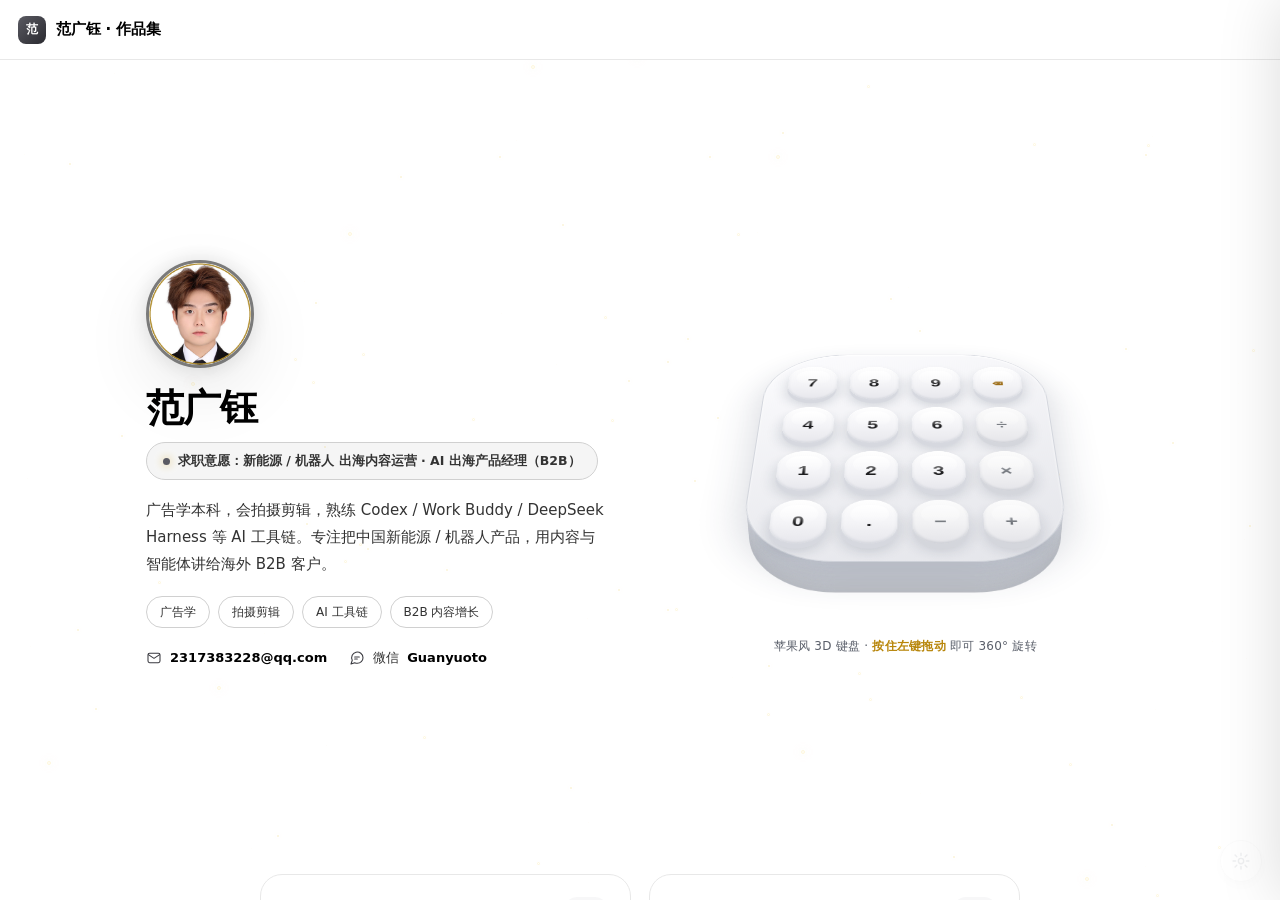
==== index.html @ 74a8a106 "up index.html" ====
<!doctype html>
<html lang="zh-CN">
<head>
<meta charset="utf-8">
<meta name="viewport" content="width=device-width, initial-scale=1, viewport-fit=cover">
<title>范广钰 · 作品集 | AI 出海产品经理（B2B 硬科技）</title>
<style>
:root{
  --bg:#ffffff; --bg-alt:#f7f7f8;
  --ink:#000000; --ink-2:#333333; --ink-3:#7a7a7a;
  --line:#e8e8e8; --line-2:#d0d0d0;
  --gold:#3a3a40; --gold-2:#5a5a62; --gold-deep:#2a2a30; --gold-dk:#1a1a1e; --gold-soft:rgba(0,0,0,.06);
  --radius:22px; --radius-sm:16px; --maxw:1040px;
  --bar-h:60px;
  --shadow:0 24px 70px rgba(0,0,0,.09);
  --shadow-soft:0 12px 34px rgba(0,0,0,.07);
  --ease:cubic-bezier(.32,.72,0,1);
  --font:-apple-system,BlinkMacSystemFont,"SF Pro Display","SF Pro Text","PingFang SC","Microsoft YaHei",system-ui,"Segoe UI",sans-serif;
}
*{box-sizing:border-box;margin:0;padding:0}
html,body{height:100%}
body{font-family:var(--font);color:var(--ink);background:var(--bg);line-height:1.55;
  -webkit-font-smoothing:antialiased;overflow:hidden}

/* ===== 背景：金色星点 + 流星 ===== */
.bg-art{position:fixed;inset:0;z-index:0;pointer-events:none;overflow:hidden}
/* 闪烁的小星星（替代流星拖尾，柔和融入页面） */
.star-gold{position:absolute;border-radius:50%;
  background:radial-gradient(circle,#fffdf6 0%,#fbeec2 58%,rgba(230,185,74,0) 100%);
  box-shadow:0 0 6px rgba(255,250,235,.9),0 0 13px rgba(230,185,74,.35);
  animation:twinkle var(--tw,3.4s) ease-in-out infinite;opacity:.7}
.star-gold.big{background:radial-gradient(circle,#ffffff 0%,#fdf2cc 55%,rgba(230,185,74,0) 100%);
  box-shadow:0 0 8px rgba(255,255,255,.95),0 0 17px rgba(230,185,74,.45)}
@keyframes twinkle{0%,100%{opacity:.15;transform:scale(.55)}50%{opacity:1;transform:scale(1.35)}}

/* ===== 顶部栏 ===== */
.bar{position:fixed;top:0;left:0;right:0;height:var(--bar-h);z-index:60;display:flex;align-items:center;
  padding:0 18px;gap:8px;background:rgba(255,255,255,.88);
  backdrop-filter:saturate(180%) blur(16px);-webkit-backdrop-filter:saturate(180%) blur(16px);
  border-bottom:1px solid var(--line)}
.bar .back{display:none;align-items:center;justify-content:center;width:34px;height:34px;border-radius:50%;
  border:none;background:transparent;color:var(--ink);font-size:28px;line-height:1;cursor:pointer;transition:.18s}
.bar .back:hover{background:var(--bg-alt)}
.bar .brand{display:flex;align-items:center;gap:10px;font-weight:700;font-size:15px;letter-spacing:-.2px;cursor:pointer}
.bar .brand .mark{width:28px;height:28px;border-radius:8px;background:linear-gradient(135deg,var(--gold-2),var(--gold-deep));color:#fff;display:grid;place-items:center;font-size:12px;font-weight:900}
.bar .title{display:none;font-weight:600;font-size:15px;letter-spacing:-.2px}
body.sub-open .bar .back{display:flex}
body.sub-open .bar .brand{display:none}
body.sub-open .bar .title{display:block}

/* ===== 视图容器 ===== */
.view{position:fixed;top:var(--bar-h);left:0;right:0;bottom:0;overflow-y:auto;-webkit-overflow-scrolling:touch;
  background:var(--bg);opacity:0;visibility:hidden;transform:translateX(100%);
  transition:transform .52s var(--ease),opacity .4s ease,visibility .52s;z-index:10}
.view.active{opacity:1;visibility:visible;transform:translateX(0)}
#home.view{transform:translateX(0);z-index:5;background:transparent}
#home.view.behind{transform:translateX(-6%);opacity:.2}
.wrap{position:relative;z-index:2;max-width:var(--maxw);margin:0 auto;padding:0 26px 80px}

/* ===== 首页左右分栏 ===== */
.hero{display:grid;grid-template-columns:1.05fr 1fr;gap:50px;align-items:center;
  padding:56px 0 48px;min-height:calc(100vh - var(--bar-h) - 40px)}
.hero-left{text-align:left;position:relative;z-index:3}
.avatar-wrap{width:108px;height:108px;border-radius:50%;overflow:hidden;background:var(--bg-alt);
  border:3px solid var(--ink-3);box-shadow:0 0 22px rgba(0,0,0,.12),var(--shadow);
  display:grid;place-items:center;margin-bottom:20px}
.avatar-wrap img{width:100%;height:100%;object-fit:cover;display:block}
.avatar-fallback{width:100%;height:100%;display:none;place-items:center;font-size:38px;font-weight:800;color:var(--ink-3);background:var(--bg-alt)}
.hero-left h1{font-size:38px;font-weight:800;letter-spacing:-1.2px;line-height:1.1}
.hero-left .wish{display:inline-flex;align-items:center;gap:8px;margin-top:13px;font-size:12.5px;font-weight:600;color:var(--ink-2);
  padding:8px 16px;border:1px solid var(--line-2);border-radius:999px;background:rgba(0,0,0,.04)}
.hero-left .wish::before{content:'';width:7px;height:7px;border-radius:50%;background:var(--gold-2);
  box-shadow:0 0 10px rgba(212,160,23,.6)}
.hero-left .intro{margin-top:17px;font-size:15px;color:var(--ink-2);max-width:460px;line-height:1.8}
.hero-left .tags{display:flex;flex-wrap:wrap;gap:8px;margin-top:18px}
.hero-left .tags span{font-size:12px;padding:6px 13px;border:1px solid var(--line-2);border-radius:999px;color:var(--ink-2);background:#fff}
.hero-left .contacts{display:flex;flex-wrap:wrap;gap:10px 22px;margin-top:20px}
.contact{display:inline-flex;align-items:center;gap:8px;font-size:13px;color:var(--ink-2)}
.contact svg{color:var(--gold);flex:0 0 auto}
.contact b{color:var(--ink);font-weight:600}

/* ===== 右侧 3D 键盘（黑白灰 · 鼠标联动旋转） ===== */
.hero-right{position:relative;display:flex;flex-direction:column;align-items:center;justify-content:center;min-height:420px;z-index:3}
/* 右侧 3D 数字小键盘（内联版：无独立背景·融入页面·左键拖动·纯装饰） */
.np-embed{--k-text:#1d1d1f;--k-bg1:#ffffff;--k-bg2:#f4f4f7;--k-bg3:#e7e7ec;--k-shadow:#d6d8df;--plate-bg1:#fcfcfe;--plate-bg2:#e4e5ea;--plate-border:#d3d6dd;--k-radius:30px;position:relative;width:min(420px,100%);display:flex;align-items:center;justify-content:center}
.np-stage{position:relative;z-index:2;display:flex;flex-direction:column;align-items:center;gap:16px;width:100%}
.np-scene{position:relative;perspective:1300px;width:min(300px,80%);display:flex;justify-content:center;cursor:grab;user-select:none;
  animation:npfloaty 5.5s ease-in-out infinite}
@keyframes npfloaty{0%,100%{transform:translateY(-5px)}50%{transform:translateY(5px)}}
.np-ground{position:absolute;left:50%;bottom:8%;width:82%;height:54px;transform:translateX(-50%);
  background:radial-gradient(50% 50% at 50% 50%,rgba(38,50,76,.30),rgba(38,50,76,0) 72%);filter:blur(5px);pointer-events:none;z-index:1}
.np-pad{position:relative;z-index:2;width:100%;transform-style:preserve-3d;transform:rotateX(54deg) rotateY(0deg);will-change:transform}
.np-pad .layer{position:absolute;inset:0;border-radius:86px;box-shadow:0 1px 0 rgba(255,255,255,.55) inset}
.np-pad .plate{position:relative;transform-style:preserve-3d;background:linear-gradient(160deg,var(--plate-bg1),var(--plate-bg2));
  border:1px solid var(--plate-border);border-radius:86px;padding:24px;box-shadow:0 20px 44px rgba(40,52,80,.20),inset 0 2px 3px rgba(255,255,255,.85)}
.np-pad .grid{display:flex;flex-direction:column;gap:14px}
.np-pad .krow{display:flex;gap:14px}
.np-pad .k{flex:1;min-width:0;height:64px;border:none;cursor:default;user-select:none;outline:none;border-radius:var(--k-radius);
  font-family:-apple-system,BlinkMacSystemFont,"SF Pro Text","PingFang SC",sans-serif;font-size:20px;font-weight:600;color:var(--k-text);letter-spacing:.01em;
  background:linear-gradient(180deg,var(--k-bg1) 0%,var(--k-bg2) 52%,var(--k-bg3) 100%);transform:translateZ(26px);
  box-shadow:0 7px 0 var(--k-shadow),0 11px 16px rgba(30,42,66,.18),inset 0 1px 1px rgba(255,255,255,1),inset 0 -2px 3px rgba(150,158,174,.22);
  display:grid;place-items:center;position:relative;overflow:hidden;transition:transform .2s cubic-bezier(.34,1.56,.64,1),box-shadow .2s ease,filter .2s ease}
.np-pad .k::after{content:"";position:absolute;left:16%;right:16%;top:12%;height:42%;border-radius:22px;
  background:linear-gradient(180deg,rgba(255,255,255,.92),rgba(255,255,255,0));pointer-events:none}
.np-pad .k:hover{transform:translateZ(26px) translateY(3px) scale(.975);filter:brightness(1.03);
  box-shadow:0 3px 0 #d6d8df,0 5px 9px rgba(30,42,66,.2),inset 0 1px 1px rgba(255,255,255,1),inset 0 -1px 2px rgba(150,158,174,.2)}
.np-pad .k.op{color:#6b7079;filter:saturate(.82) brightness(.99);
  box-shadow:0 7px 0 var(--k-shadow),0 11px 16px rgba(30,42,66,.16),inset 0 1px 1px rgba(255,255,255,.9),inset 0 -2px 3px rgba(120,128,146,.22)}
.np-pad .k.back{color:#9a6a12}
.np-cap{font-size:12px;color:#5a5f6a;letter-spacing:.02em;text-align:center}
.np-cap b{color:#b8860b;font-weight:700}
@media (max-width:480px){.np-pad .k{height:56px;font-size:18px;border-radius:24px}}
@media (max-width:880px){ .np-embed{width:min(380px,92%);margin:0 auto} }

/* ===== 首页四个作品集大按钮（2×2） ===== */
.modules{margin:14px auto 0;display:grid;grid-template-columns:repeat(2,1fr);gap:18px;max-width:760px;width:100%}
.module{position:relative;background:#fff;border:1px solid var(--line);border-radius:var(--radius);padding:24px 26px 26px;
  cursor:pointer;text-align:left;transition:.28s var(--ease);display:flex;flex-direction:column;gap:9px;overflow:hidden}
.module:hover{transform:translateY(-4px);border-color:var(--ink);box-shadow:var(--shadow-soft)}
.module:active{transform:scale(.99)}
.m-num{font-size:12px;font-weight:700;color:var(--ink-3);letter-spacing:.14em;font-feature-settings:"tnum"}
.m-icon{position:absolute;top:22px;right:22px;width:44px;height:44px;border-radius:13px;background:var(--bg-alt);
  display:grid;place-items:center;color:var(--ink);transition:.26s var(--ease)}
.module:hover .m-icon{background:var(--ink);color:#fff}
.m-icon svg{display:block}
.m-title{font-size:19px;font-weight:800;letter-spacing:-.3px;margin-top:2px}
.m-sub{font-size:13px;color:var(--ink-2);line-height:1.55;padding-right:40px}

/* ===== 子页面 ===== */
.sub-head{display:flex;align-items:baseline;gap:12px;border-bottom:1px solid var(--line);padding:36px 0 18px;margin-bottom:28px}
.sub-num{font-size:12px;font-weight:700;color:#fff;background:var(--ink);width:28px;height:28px;border-radius:8px;
  display:grid;place-items:center;flex:0 0 auto;align-self:center}
.sub-title{font-size:24px;font-weight:800;letter-spacing:-.5px}
.sub-sub{color:var(--ink-3);font-size:14px;margin-top:12px;line-height:1.6}
.grid{display:grid;grid-template-columns:repeat(auto-fill,minmax(300px,1fr));gap:18px}
.card{background:#fff;border:1px solid var(--line);border-radius:var(--radius-sm);overflow:hidden;transition:.22s;cursor:pointer}
.card:hover{border-color:var(--ink);transform:translateY(-3px);box-shadow:var(--shadow-soft)}
.card:focus{outline:2px solid var(--ink);outline-offset:2px}
.card-body{padding:18px 20px 20px}
.card-body h3{font-size:17px;font-weight:700;letter-spacing:-.2px}
.card-body p{color:var(--ink-2);font-size:13.5px;margin-top:8px;line-height:1.65}
.card-meta{display:inline-block;margin-top:14px;font-size:12px;color:var(--ink-3)}
.card-actions{display:flex;gap:10px;margin-top:16px}
.btn{border:1px solid var(--ink);background:var(--ink);color:#fff;padding:9px 17px;border-radius:10px;font-size:13px;
  font-weight:600;cursor:pointer;font-family:var(--font);transition:.18s;text-decoration:none;display:inline-flex;align-items:center}
.btn:hover{opacity:.88}
.btn.ghost{background:transparent;color:var(--ink);border:1px solid var(--line-2)}
.btn.ghost:hover{background:var(--bg-alt);border-color:var(--ink)}
.vid-thumb,.web-thumb{height:160px;background:var(--bg-alt);position:relative;display:grid;place-items:center}
.web-thumb{background:linear-gradient(135deg,#f0f0f2,#e6e6e8)}
.play{width:52px;height:52px;border-radius:50%;background:var(--ink);color:#fff;display:grid;place-items:center;font-size:17px}
.badge{position:absolute;top:14px;left:14px;background:var(--ink);color:#fff;font-size:11px;padding:5px 11px;border-radius:8px;font-weight:700}

.more-grid{display:grid;grid-template-columns:repeat(auto-fit,minmax(280px,1fr));gap:20px}
.more-col{border:1px solid var(--line);border-radius:var(--radius-sm);padding:24px;background:#fff}
.more-col h4{font-size:12px;text-transform:uppercase;letter-spacing:.16em;color:var(--ink-3);margin-bottom:16px;font-weight:800}
.more-item{padding:13px 0;border-top:1px solid var(--line)}
.more-item:first-of-type{border-top:none;padding-top:0}
.more-title{font-weight:700;font-size:15px;color:var(--ink)}
.more-desc{color:var(--ink-2);font-size:13.5px;margin-top:4px;line-height:1.55}
.about-contact{margin-top:32px;border-top:1px solid var(--line);padding-top:24px;font-size:14px;color:var(--ink-2);line-height:2}
.about-contact b{color:var(--ink);font-weight:700}

.modal{position:fixed;inset:0;z-index:100;display:none;align-items:flex-start;justify-content:center;padding:56px 18px;background:rgba(255,255,255,.72);backdrop-filter:blur(8px)}
.modal.open{display:flex;animation:fade .22s ease}
@keyframes fade{from{opacity:0}to{opacity:1}}
.modal-card{background:#fff;border-radius:20px;width:min(880px,100%);max-height:86vh;display:flex;flex-direction:column;
  box-shadow:0 40px 100px rgba(0,0,0,.18);overflow:hidden;animation:pop .32s var(--ease);border:1px solid var(--line)}
@keyframes pop{from{opacity:0;transform:translateY(16px) scale(.98)}to{opacity:1;transform:none}}
.modal-head{display:flex;align-items:center;justify-content:space-between;padding:16px 24px;border-bottom:1px solid var(--line);
  position:sticky;top:0;background:#fff;z-index:2}
.modal-head h3{font-size:17px;font-weight:800}
.x{border:1px solid var(--line-2);background:#fff;width:34px;height:34px;border-radius:50%;font-size:16px;cursor:pointer;color:var(--ink);transition:.15s}
.x:hover{border-color:var(--ink)}
.modal-body{padding:10px 28px 34px;overflow:auto}
#videoFrame,#webFrame{min-height:360px;display:grid;place-items:center}
#videoFrame video,#webFrame iframe{width:100%;height:62vh;border:none;border-radius:14px}
.ph{color:var(--ink-2);font-size:14px;text-align:center;padding:48px;line-height:1.9}

.doc-body{max-width:780px;margin:0 auto;padding-top:14px}
.doc-body h1{font-size:24px;margin:18px 0 10px;letter-spacing:-.3px;font-weight:800}
.doc-body h2{font-size:18px;margin:22px 0 10px;padding-bottom:7px;border-bottom:1px solid var(--line);font-weight:800}
.doc-body h3{font-size:15.5px;margin:16px 0 7px;font-weight:800}
.doc-body p{margin:10px 0;font-size:15px;color:var(--ink-2);line-height:1.75}
.doc-body ul,.doc-body ol{margin:10px 0 10px 24px;font-size:15px}
.doc-body li{margin:5px 0}
.doc-body strong{color:var(--ink)}
.doc-body code{background:var(--bg-alt);padding:2px 7px;border-radius:6px;font-size:13px;font-family:ui-monospace,Menlo,monospace}
.doc-body pre{background:var(--ink);color:#f5f5f5;padding:16px;border-radius:14px;overflow:auto;margin:12px 0;font-size:13px}
.doc-body pre code{background:none;color:inherit;padding:0}
.doc-body blockquote{margin:12px 0;padding:12px 18px;border-left:3px solid var(--ink);background:var(--bg-alt);border-radius:0 10px 10px 0;color:var(--ink-2)}
.doc-body table{border-collapse:collapse;width:100%;margin:14px 0;font-size:13.5px}
.doc-body th,.doc-body td{border:1px solid var(--line);padding:9px 12px;text-align:left}
.doc-body th{background:var(--bg-alt);font-weight:800}
.doc-body a{color:var(--ink);text-decoration:underline}

@keyframes rise{from{opacity:0;transform:translateY(20px)}to{opacity:1;transform:none}}
.hero-left .avatar-wrap{animation:rise .8s .05s var(--ease) both}
.hero-left h1{animation:rise .7s .12s var(--ease) both}
.hero-left .wish{animation:rise .7s .17s var(--ease) both}
.hero-left .intro{animation:rise .7s .22s var(--ease) both}
.hero-left .tags{animation:rise .7s .26s var(--ease) both}
.hero-left .contacts{animation:rise .7s .30s var(--ease) both}
.np-display{animation:rise .8s .12s var(--ease) both}
.np-scene{animation:rise 1s .18s var(--ease) both}
.module:nth-child(1){animation:rise .65s .32s var(--ease) both}
.module:nth-child(2){animation:rise .65s .37s var(--ease) both}
.module:nth-child(3){animation:rise .65s .42s var(--ease) both}
.module:nth-child(4){animation:rise .65s .47s var(--ease) both}

@media (max-width:880px){
  .hero{grid-template-columns:1fr;gap:30px;padding:40px 0 38px;min-height:auto}
  .hero-left{text-align:center;display:flex;flex-direction:column;align-items:center}
  .hero-left .intro{max-width:100%}
  .hero-left .tags,.hero-left .contacts{justify-content:center}
  .hero-right{min-height:auto}
  .modules{grid-template-columns:1fr;gap:14px}
  .module{padding:22px 20px}
  .wrap{padding:0 18px 60px}
  .modal{padding:24px 12px}
  .sub-head{padding-top:26px}
}

/* ===== 隐藏式键盘编辑器（仅你能开） ===== */
.np-edit-btn{position:fixed;right:18px;bottom:18px;z-index:80;width:42px;height:42px;border-radius:50%;
  display:grid;place-items:center;cursor:pointer;color:#9aa0aa;background:rgba(255,255,255,.72);
  border:1px solid var(--line);box-shadow:0 4px 14px rgba(0,0,0,.10);opacity:.16;transition:.2s var(--ease)}
.np-edit-btn:hover{opacity:1;color:var(--ink);transform:rotate(35deg)}
.np-scrim{position:fixed;inset:0;z-index:90;background:rgba(20,22,28,.30);-webkit-backdrop-filter:blur(2px);backdrop-filter:blur(2px);display:none}
.np-scrim.open{display:block}
.np-panel{position:fixed;top:0;right:0;bottom:0;width:min(340px,92vw);z-index:95;background:#fff;
  border-left:1px solid var(--line);box-shadow:-20px 0 60px rgba(0,0,0,.14);transform:translateX(106%);
  transition:transform .34s var(--ease);display:flex;flex-direction:column}
.np-panel.open{transform:translateX(0)}
.np-panel-head{display:flex;align-items:center;justify-content:space-between;padding:18px 20px;border-bottom:1px solid var(--line)}
.np-ph-title{font-weight:800;font-size:16px;letter-spacing:-.3px}
.np-ph-sub{font-size:12px;color:var(--ink-3);margin-top:3px}
.np-x{border:1px solid var(--line-2);background:#fff;width:32px;height:32px;border-radius:50%;cursor:pointer;font-size:15px;color:var(--ink);transition:.15s}
.np-x:hover{border-color:var(--ink)}
.np-panel-body{overflow:auto;padding:6px 20px 28px}
.np-sec{padding:18px 0;border-top:1px solid var(--line)}
.np-sec:first-child{border-top:none}
.np-sec-t{font-size:12px;text-transform:uppercase;letter-spacing:.14em;color:var(--ink-3);font-weight:800;margin-bottom:12px}
.np-hint{font-size:12px;color:var(--ink-2);line-height:1.6;margin-bottom:12px}
.np-row{display:flex;align-items:center;justify-content:space-between;gap:12px;padding:7px 0}
.np-row label{font-size:13px;color:var(--ink-2)}
.np-row input[type=color]{width:44px;height:30px;border:1px solid var(--line-2);border-radius:8px;background:#fff;cursor:pointer;padding:2px}
.np-row input[type=range]{flex:1;max-width:170px;accent-color:var(--ink)}
.np-val{font-size:12px;color:var(--ink-3);min-width:44px;text-align:right;font-feature-settings:"tnum"}
.np-btn{border:1px solid var(--ink);background:var(--ink);color:#fff;padding:10px 14px;border-radius:10px;font-size:13px;font-weight:600;cursor:pointer;font-family:var(--font);width:100%;transition:.15s}
.np-btn:hover{opacity:.88}
.np-btn.ghost{background:#fff;color:var(--ink);border-color:var(--line-2);width:auto;padding:8px 14px}
.np-btn.danger{background:#fff;color:#c0392b;border-color:#e6b3ad;margin-top:12px}
.np-btns{display:flex;gap:10px}
.np-btns .np-btn{width:auto;flex:1}
body.np-editing .np-pad .k{cursor:pointer}
body.np-editing .np-pad .k:hover{filter:brightness(1.06)}
.np-pad .k.sel{outline:3px solid #2563eb;outline-offset:2px;box-shadow:0 0 0 4px rgba(37,99,235,.20),0 7px 0 var(--k-shadow)}
.np-pad .k.editing{cursor:text;outline:3px solid #b8860b;outline-offset:2px}
@media (max-width:880px){ .np-edit-btn{opacity:.34} .np-panel{width:min(360px,100vw)} }
</style>
</head>
<body>

<div class="bg-art" aria-hidden="true"><div class="star-gold" style="top:31%;left:50%;width:2px;height:2px;--tw:4.39s;animation-delay:4.37s"></div><div class="star-gold big" style="top:52%;left:97%;width:3px;height:3px;--tw:4.41s;animation-delay:3.93s"></div><div class="star-gold big" style="top:19%;left:81%;width:3px;height:3px;--tw:3.05s;animation-delay:1.25s"></div><div class="star-gold" style="top:43%;left:11%;width:2px;height:2px;--tw:4.54s;animation-delay:0.91s"></div><div class="star-gold" style="top:94%;left:74%;width:2px;height:2px;--tw:3.06s;animation-delay:0.95s"></div><div class="star-gold big" style="top:86%;left:23%;width:4px;height:4px;--tw:2.49s;animation-delay:2.34s"></div><div class="star-gold big" style="top:83%;left:100%;width:3px;height:3px;--tw:4.1s;animation-delay:1.4s"></div><div class="star-gold big" style="top:75%;left:5%;width:3px;height:3px;--tw:5.15s;animation-delay:3.08s"></div><div class="star-gold big" style="top:90%;left:53%;width:3px;height:3px;--tw:4.25s;animation-delay:3.64s"></div><div class="star-gold" style="top:20%;left:55%;width:2px;height:2px;--tw:3.87s;animation-delay:0.23s"></div><div class="star-gold" style="top:75%;left:53%;width:2px;height:2px;--tw:2.62s;animation-delay:3.48s"></div><div class="star-gold" style="top:78%;left:24%;width:2px;height:2px;--tw:3.19s;animation-delay:1.04s"></div><div class="star-gold" style="top:100%;left:85%;width:1px;height:1px;--tw:2.51s;animation-delay:3.71s"></div><div class="star-gold" style="top:89%;left:45%;width:2px;height:2px;--tw:4.46s;animation-delay:2.06s"></div><div class="star-gold big" style="top:57%;left:97%;width:3px;height:3px;--tw:4.73s;animation-delay:2.62s"></div><div class="star-gold" style="top:28%;left:85%;width:2px;height:2px;--tw:3.4s;animation-delay:1.14s"></div><div class="star-gold" style="top:45%;left:34%;width:1px;height:1px;--tw:3.86s;animation-delay:3.1s"></div><div class="star-gold big" style="top:80%;left:21%;width:3px;height:3px;--tw:4.75s;animation-delay:3.14s"></div><div class="star-gold" style="top:19%;left:97%;width:2px;height:2px;--tw:3.67s;animation-delay:2.52s"></div><div class="star-gold" style="top:72%;left:97%;width:2px;height:2px;--tw:5.83s;animation-delay:4.64s"></div><div class="star-gold big" style="top:10%;left:69%;width:3px;height:3px;--tw:4.04s;animation-delay:2.26s"></div><div class="star-gold" style="top:66%;left:11%;width:1px;height:1px;--tw:2.54s;animation-delay:2.37s"></div><div class="star-gold" style="top:22%;left:43%;width:1px;height:1px;--tw:5.05s;animation-delay:0.06s"></div><div class="star-gold" style="top:0%;left:9%;width:2px;height:2px;--tw:2.98s;animation-delay:1.93s"></div><div class="star-gold big" style="top:8%;left:25%;width:3px;height:3px;--tw:4.94s;animation-delay:1.07s"></div><div class="star-gold big" style="top:41%;left:27%;width:3px;height:3px;--tw:3.75s;animation-delay:0.08s"></div><div class="star-gold big" style="top:33%;left:20%;width:3px;height:3px;--tw:3.26s;animation-delay:4.55s"></div><div class="star-gold" style="top:38%;left:56%;width:2px;height:2px;--tw:5.03s;animation-delay:4.25s"></div><div class="star-gold big" style="top:32%;left:9%;width:3px;height:3px;--tw:5.39s;animation-delay:0.7s"></div><div class="star-gold big" style="top:71%;left:57%;width:3px;height:3px;--tw:5.65s;animation-delay:1.28s"></div><div class="star-gold big" style="top:74%;left:62%;width:4px;height:4px;--tw:2.58s;animation-delay:4.91s"></div><div class="star-gold" style="top:54%;left:54%;width:2px;height:2px;--tw:4.73s;animation-delay:4.96s"></div><div class="star-gold" style="top:95%;left:86%;width:2px;height:2px;--tw:4.45s;animation-delay:0.18s"></div><div class="star-gold" style="top:27%;left:59%;width:1px;height:1px;--tw:2.92s;animation-delay:2.39s"></div><div class="star-gold big" style="top:92%;left:87%;width:3px;height:3px;--tw:3.56s;animation-delay:1.42s"></div><div class="star-gold" style="top:97%;left:89%;width:2px;height:2px;--tw:3.41s;animation-delay:0.76s"></div><div class="star-gold" style="top:68%;left:26%;width:1px;height:1px;--tw:4.93s;animation-delay:4.4s"></div><div class="star-gold" style="top:18%;left:33%;width:2px;height:2px;--tw:2.8s;animation-delay:2.74s"></div><div class="star-gold" style="top:18%;left:27%;width:1px;height:1px;--tw:3.76s;animation-delay:0.47s"></div><div class="star-gold big" style="top:91%;left:39%;width:3px;height:3px;--tw:2.96s;animation-delay:1.39s"></div><div class="star-gold" style="top:7%;left:14%;width:1px;height:1px;--tw:2.58s;animation-delay:3.01s"></div><div class="star-gold" style="top:8%;left:4%;width:2px;height:2px;--tw:4.43s;animation-delay:2.67s"></div><div class="star-gold big" style="top:5%;left:87%;width:3px;height:3px;--tw:3.21s;animation-delay:0.97s"></div><div class="star-gold" style="top:83%;left:54%;width:1px;height:1px;--tw:5.46s;animation-delay:4.85s"></div><div class="star-gold big" style="top:2%;left:30%;width:4px;height:4px;--tw:4.66s;animation-delay:4.17s"></div><div class="star-gold" style="top:7%;left:79%;width:2px;height:2px;--tw:5.18s;animation-delay:0.35s"></div><div class="star-gold big" style="top:59%;left:98%;width:3px;height:3px;--tw:2.94s;animation-delay:1.48s"></div><div class="star-gold" style="top:5%;left:19%;width:2px;height:2px;--tw:4.89s;animation-delay:4.7s"></div><div class="star-gold" style="top:34%;left:21%;width:2px;height:2px;--tw:5.02s;animation-delay:3.96s"></div><div class="star-gold" style="top:48%;left:78%;width:1px;height:1px;--tw:3.88s;animation-delay:1.46s"></div><div class="star-gold big" style="top:1%;left:74%;width:3px;height:3px;--tw:5.76s;animation-delay:1.71s"></div><div class="star-gold" style="top:73%;left:27%;width:2px;height:2px;--tw:5.47s;animation-delay:4.3s"></div><div class="star-gold" style="top:98%;left:89%;width:1px;height:1px;--tw:4.37s;animation-delay:1.57s"></div><div class="star-gold" style="top:4%;left:66%;width:2px;height:2px;--tw:3.89s;animation-delay:3.22s"></div><div class="star-gold" style="top:9%;left:61%;width:1px;height:1px;--tw:5.16s;animation-delay:0.69s"></div><div class="star-gold big" style="top:83%;left:32%;width:3px;height:3px;--tw:3.26s;animation-delay:3.27s"></div><div class="star-gold big" style="top:58%;left:37%;width:3px;height:3px;--tw:5.61s;animation-delay:4.21s"></div><div class="star-gold big" style="top:15%;left:26%;width:3px;height:3px;--tw:2.54s;animation-delay:4.36s"></div><div class="star-gold" style="top:100%;left:50%;width:1px;height:1px;--tw:4.12s;animation-delay:0.1s"></div><div class="star-gold big" style="top:56%;left:37%;width:4px;height:4px;--tw:2.53s;animation-delay:3.44s"></div><div class="star-gold" style="top:22%;left:52%;width:1px;height:1px;--tw:4.08s;animation-delay:2.33s"></div><div class="star-gold big" style="top:58%;left:84%;width:3px;height:3px;--tw:3.79s;animation-delay:3.88s"></div><div class="star-gold big" style="top:18%;left:16%;width:3px;height:3px;--tw:5.9s;animation-delay:3.89s"></div><div class="star-gold" style="top:7%;left:30%;width:1px;height:1px;--tw:5.0s;animation-delay:0.71s"></div><div class="star-gold" style="top:22%;left:47%;width:1px;height:1px;--tw:3.48s;animation-delay:3.33s"></div><div class="star-gold" style="top:91%;left:1%;width:2px;height:2px;--tw:5.85s;animation-delay:2.91s"></div><div class="star-gold" style="top:44%;left:29%;width:2px;height:2px;--tw:3.31s;animation-delay:3.1s"></div><div class="star-gold" style="top:70%;left:20%;width:2px;height:2px;--tw:5.66s;animation-delay:2.83s"></div><div class="star-gold" style="top:35%;left:0%;width:2px;height:2px;--tw:2.81s;animation-delay:0.58s"></div><div class="star-gold" style="top:2%;left:94%;width:2px;height:2px;--tw:3.24s;animation-delay:0.69s"></div><div class="star-gold" style="top:66%;left:62%;width:2px;height:2px;--tw:3.49s;animation-delay:1.27s"></div><div class="star-gold big" style="top:57%;left:26%;width:4px;height:4px;--tw:3.45s;animation-delay:0.39s"></div><div class="star-gold" style="top:35%;left:87%;width:1px;height:1px;--tw:3.63s;animation-delay:2.79s"></div><div class="star-gold" style="top:7%;left:60%;width:2px;height:2px;--tw:4.63s;animation-delay:0.85s"></div><div class="star-gold" style="top:48%;left:13%;width:1px;height:1px;--tw:3.19s;animation-delay:2.68s"></div><div class="star-gold" style="top:98%;left:30%;width:2px;height:2px;--tw:5.95s;animation-delay:2.03s"></div><div class="star-gold big" style="top:33%;left:42%;width:4px;height:4px;--tw:4.37s;animation-delay:1.25s"></div><div class="star-gold" style="top:64%;left:35%;width:2px;height:2px;--tw:4.0s;animation-delay:3.25s"></div><div class="star-gold big" style="top:62%;left:71%;width:3px;height:3px;--tw:4.0s;animation-delay:4.95s"></div><div class="star-gold" style="top:24%;left:44%;width:2px;height:2px;--tw:3.5s;animation-delay:3.22s"></div><div class="star-gold" style="top:60%;left:18%;width:1px;height:1px;--tw:4.88s;animation-delay:4.88s"></div><div class="star-gold big" style="top:84%;left:94%;width:4px;height:4px;--tw:4.75s;animation-delay:2.13s"></div><div class="star-gold big" style="top:82%;left:48%;width:4px;height:4px;--tw:4.27s;animation-delay:2.63s"></div><div class="star-gold big" style="top:82%;left:91%;width:3px;height:3px;--tw:5.81s;animation-delay:2.42s"></div><div class="star-gold" style="top:43%;left:60%;width:2px;height:2px;--tw:5.92s;animation-delay:2.62s"></div><div class="star-gold" style="top:91%;left:2%;width:1px;height:1px;--tw:2.67s;animation-delay:4.63s"></div><div class="star-gold" style="top:22%;left:60%;width:2px;height:2px;--tw:5.77s;animation-delay:4.55s"></div><div class="star-gold big" style="top:47%;left:99%;width:3px;height:3px;--tw:4.74s;animation-delay:1.46s"></div><div class="star-gold" style="top:32%;left:47%;width:1px;height:1px;--tw:2.66s;animation-delay:3.93s"></div><div class="star-gold" style="top:23%;left:22%;width:2px;height:2px;--tw:4.78s;animation-delay:1.22s"></div><div class="star-gold big" style="top:97%;left:60%;width:3px;height:3px;--tw:4.71s;animation-delay:3.14s"></div><div class="star-gold" style="top:2%;left:91%;width:1px;height:1px;--tw:3.1s;animation-delay:3.27s"></div><div class="star-gold" style="top:33%;left:65%;width:1px;height:1px;--tw:3.44s;animation-delay:2.58s"></div><div class="star-gold" style="top:43%;left:87%;width:2px;height:2px;--tw:5.63s;animation-delay:1.49s"></div><div class="star-gold" style="top:33%;left:74%;width:1px;height:1px;--tw:5.3s;animation-delay:4.57s"></div><div class="star-gold big" style="top:54%;left:75%;width:3px;height:3px;--tw:4.27s;animation-delay:1.06s"></div><div class="star-gold big" style="top:96%;left:27%;width:3px;height:3px;--tw:3.24s;animation-delay:4.81s"></div><div class="star-gold big" style="top:91%;left:85%;width:4px;height:4px;--tw:4.18s;animation-delay:2.76s"></div><div class="star-gold" style="top:96%;left:28%;width:1px;height:1px;--tw:3.92s;animation-delay:0.79s"></div><div class="star-gold big" style="top:24%;left:40%;width:3px;height:3px;--tw:4.27s;animation-delay:2.96s"></div><div class="star-gold" style="top:61%;left:40%;width:1px;height:1px;--tw:5.63s;animation-delay:2.36s"></div><div class="star-gold big" style="top:31%;left:66%;width:3px;height:3px;--tw:5.66s;animation-delay:1.89s"></div><div class="star-gold" style="top:6%;left:81%;width:1px;height:1px;--tw:3.4s;animation-delay:0.42s"></div><div class="star-gold" style="top:20%;left:98%;width:1px;height:1px;--tw:3.48s;animation-delay:3.65s"></div><div class="star-gold big" style="top:86%;left:78%;width:3px;height:3px;--tw:3.92s;animation-delay:2.82s"></div><div class="star-gold" style="top:0%;left:47%;width:2px;height:2px;--tw:2.42s;animation-delay:3.58s"></div><div class="star-gold" style="top:12%;left:69%;width:2px;height:2px;--tw:5.19s;animation-delay:0.19s"></div><div class="star-gold" style="top:45%;left:18%;width:2px;height:2px;--tw:2.73s;animation-delay:3.8s"></div><div class="star-gold big" style="top:96%;left:33%;width:4px;height:4px;--tw:4.38s;animation-delay:1.38s"></div><div class="star-gold" style="top:83%;left:32%;width:1px;height:1px;--tw:4.23s;animation-delay:3.32s"></div><div class="star-gold big" style="top:20%;left:37%;width:4px;height:4px;--tw:5.06s;animation-delay:3.09s"></div><div class="star-gold" style="top:91%;left:14%;width:1px;height:1px;--tw:4.65s;animation-delay:3.31s"></div><div class="star-gold" style="top:33%;left:39%;width:2px;height:2px;--tw:4.69s;animation-delay:4.21s"></div><div class="star-gold big" style="top:14%;left:87%;width:3px;height:3px;--tw:4.03s;animation-delay:2.19s"></div><div class="star-gold" style="top:2%;left:71%;width:2px;height:2px;--tw:3.87s;animation-delay:4.35s"></div><div class="star-gold big" style="top:64%;left:87%;width:4px;height:4px;--tw:5.27s;animation-delay:4.23s"></div><div class="star-gold" style="top:3%;left:78%;width:2px;height:2px;--tw:5.48s;animation-delay:2.9s"></div><div class="star-gold big" style="top:29%;left:48%;width:3px;height:3px;--tw:3.57s;animation-delay:1.85s"></div><div class="star-gold" style="top:26%;left:13%;width:1px;height:1px;--tw:4.88s;animation-delay:1.86s"></div><div class="star-gold big" style="top:29%;left:5%;width:3px;height:3px;--tw:3.44s;animation-delay:4.21s"></div></div>

<header class="bar">
  <button class="back" onclick="openView('home')" aria-label="返回">‹</button>
  <div class="brand" onclick="openView('home')"><span class="mark">范</span> 范广钰 · 作品集</div>
  <div class="title" id="barTitle">作品集</div>
</header>

<section class="view active" id="home">
  <div class="wrap">
    <div class="hero">
      <div class="hero-left">
        <div class="avatar-wrap">
          <img src="photo.jpg" alt="头像"
               onerror="this.style.display='none';document.getElementById('avatarFallback').style.display='grid'">
          <div class="avatar-fallback" id="avatarFallback">范</div>
        </div>
        <h1>范广钰</h1>
        <div class="wish">求职意愿：新能源 / 机器人 出海内容运营 · AI 出海产品经理（B2B）</div>
        <p class="intro">广告学本科，会拍摄剪辑，熟练 Codex / Work Buddy / DeepSeek Harness 等 AI 工具链。专注把中国新能源 / 机器人产品，用内容与智能体讲给海外 B2B 客户。</p>
        <div class="tags">
          <span>广告学</span><span>拍摄剪辑</span><span>AI 工具链</span><span>B2B 内容增长</span>
        </div>
        <div class="contacts">
          <span class="contact"><svg viewBox="0 0 24 24" width="16" height="16" fill="none" stroke="currentColor" stroke-width="1.6" stroke-linecap="round" stroke-linejoin="round"><rect x="3" y="5" width="18" height="14" rx="2.4"/><path d="M3.5 7l8.5 5.5L20.5 7"/></svg><b>2317383228@qq.com</b></span>
          <span class="contact"><svg viewBox="0 0 24 24" width="16" height="16" fill="none" stroke="currentColor" stroke-width="1.6" stroke-linecap="round" stroke-linejoin="round"><path d="M21 11.5a8.5 8.5 0 0 1-8.5 8.5c-1.4 0-2.7-.3-3.9-.9L3 21l1.9-5.6A8.5 8.5 0 1 1 21 11.5z"/><path d="M8.5 10.5h7M8.5 13.5h4"/></svg>微信 <b>Guanyuoto</b></span>
        </div>
      </div>
      <div class="hero-right">
        <div class="np-embed" id="npEmbed">
        <div class="np-stage">
          <div class="np-scene" id="npScene">
            <div class="np-ground"></div>
            <div class="np-pad" id="npPad">
              <div class="plate"><div class="layer" style="transform:translateZ(-1px);background:rgb(214,217,223)"></div><div class="layer" style="transform:translateZ(-2px);background:rgb(213,216,222)"></div><div class="layer" style="transform:translateZ(-3px);background:rgb(212,215,221)"></div><div class="layer" style="transform:translateZ(-4px);background:rgb(212,215,221)"></div><div class="layer" style="transform:translateZ(-5px);background:rgb(211,214,220)"></div><div class="layer" style="transform:translateZ(-6px);background:rgb(210,213,219)"></div><div class="layer" style="transform:translateZ(-7px);background:rgb(210,213,219)"></div><div class="layer" style="transform:translateZ(-8px);background:rgb(209,212,218)"></div><div class="layer" style="transform:translateZ(-9px);background:rgb(208,211,217)"></div><div class="layer" style="transform:translateZ(-10px);background:rgb(207,210,216)"></div><div class="layer" style="transform:translateZ(-11px);background:rgb(207,210,216)"></div><div class="layer" style="transform:translateZ(-12px);background:rgb(206,209,215)"></div><div class="layer" style="transform:translateZ(-13px);background:rgb(205,208,214)"></div><div class="layer" style="transform:translateZ(-14px);background:rgb(205,208,214)"></div><div class="layer" style="transform:translateZ(-15px);background:rgb(204,207,213)"></div><div class="layer" style="transform:translateZ(-16px);background:rgb(203,206,212)"></div><div class="layer" style="transform:translateZ(-17px);background:rgb(203,206,212)"></div><div class="layer" style="transform:translateZ(-18px);background:rgb(202,205,211)"></div><div class="layer" style="transform:translateZ(-19px);background:rgb(201,204,210)"></div><div class="layer" style="transform:translateZ(-20px);background:rgb(200,203,209)"></div><div class="layer" style="transform:translateZ(-21px);background:rgb(200,203,209)"></div><div class="layer" style="transform:translateZ(-22px);background:rgb(199,202,208)"></div><div class="layer" style="transform:translateZ(-23px);background:rgb(198,201,207)"></div><div class="layer" style="transform:translateZ(-24px);background:rgb(198,201,207)"></div><div class="layer" style="transform:translateZ(-25px);background:rgb(197,200,206)"></div><div class="layer" style="transform:translateZ(-26px);background:rgb(196,199,205)"></div><div class="layer" style="transform:translateZ(-27px);background:rgb(196,199,205)"></div><div class="layer" style="transform:translateZ(-28px);background:rgb(195,198,204)"></div><div class="layer" style="transform:translateZ(-29px);background:rgb(194,197,203)"></div><div class="layer" style="transform:translateZ(-30px);background:rgb(193,196,202)"></div><div class="layer" style="transform:translateZ(-31px);background:rgb(193,196,202)"></div><div class="layer" style="transform:translateZ(-32px);background:rgb(192,195,201)"></div><div class="layer" style="transform:translateZ(-33px);background:rgb(191,194,200)"></div><div class="layer" style="transform:translateZ(-34px);background:rgb(191,194,200)"></div><div class="layer" style="transform:translateZ(-35px);background:rgb(190,193,199)"></div><div class="layer" style="transform:translateZ(-36px);background:rgb(189,192,198)"></div><div class="layer" style="transform:translateZ(-37px);background:rgb(189,192,198)"></div><div class="layer" style="transform:translateZ(-38px);background:rgb(188,191,197)"></div><div class="grid" id="npGrid"></div></div>
            </div>
          </div>
          <div class="np-cap" id="npCap">苹果风 3D 键盘 · <b>按住左键拖动</b> 即可 360° 旋转</div>
        </div>
      </div>
      </div>
    </div>

    <div class="modules">
      
  <button class="module" onclick="openView('video')">
    <span class="m-num">01</span>
    <span class="m-icon"><svg viewBox="0 0 24 24" width="22" height="22" fill="none" stroke="currentColor" stroke-width="1.6" stroke-linecap="round" stroke-linejoin="round"><rect x="3" y="5.5" width="18" height="13" rx="3.2"/><path d="M10.3 9.2l4.4 2.8-4.4 2.8z" fill="currentColor" stroke="none"/></svg></span>
    <span class="m-title">视频作品集</span>
    <span class="m-sub">拍摄 / 剪辑类作品，支持播放预览</span>
  </button>
  <button class="module" onclick="openView('docs')">
    <span class="m-num">02</span>
    <span class="m-icon"><svg viewBox="0 0 24 24" width="22" height="22" fill="none" stroke="currentColor" stroke-width="1.6" stroke-linecap="round" stroke-linejoin="round"><path d="M7 3h7l4 4v14H7z"/><path d="M14 3v4h4"/><path d="M10.2 12h5M10.2 15.2h5"/></svg></span>
    <span class="m-title">文档作品集</span>
    <span class="m-sub">方案 / 报告类作品，点击即渲染阅读</span>
  </button>
  <button class="module" onclick="openView('web')">
    <span class="m-num">03</span>
    <span class="m-icon"><svg viewBox="0 0 24 24" width="22" height="22" fill="none" stroke="currentColor" stroke-width="1.6" stroke-linecap="round"><circle cx="12" cy="12" r="8.6"/><path d="M3.4 12h17.2M12 3.4c2.4 2.6 2.4 14.6 0 17.2M12 3.4c-2.4 2.6-2.4 14.6 0 17.2"/></svg></span>
    <span class="m-title">网页作品集</span>
    <span class="m-sub">网页 / 交互类作品，支持内嵌预览</span>
  </button>
  <button class="module" onclick="openView('about')">
    <span class="m-num">04</span>
    <span class="m-icon"><svg viewBox="0 0 24 24" width="22" height="22" fill="none" stroke="currentColor" stroke-width="1.6" stroke-linecap="round" stroke-linejoin="round"><circle cx="12" cy="8" r="3.4"/><path d="M5.2 20c.8-3.4 3.4-4.9 6.8-4.9s6 1.5 6.8 4.9"/></svg></span>
    <span class="m-title">关于 · 能力与背景</span>
    <span class="m-sub">AI 工具栈、教育背景与联系方式</span>
  </button>
    </div>
  </div>
</section>

<section class="view" id="video">
  <div class="wrap">
    <div class="sub-head"><span class="sub-num">01</span><span class="sub-title">视频作品集</span></div>
    <div class="sub-sub">已完成制作的成片，点卡片即可在线播放预览（点击播放，每条含标题 / 时长 / 简介）。</div>
<div style="display:grid;grid-template-columns:repeat(auto-fill,minmax(280px,1fr));gap:14px;margin-top:24px">
<div style="grid-column:1/-1;margin:16px 0 4px;font-weight:800;font-size:15px;letter-spacing:.04em;color:var(--ink)">酒店 · 宣传</div>
      <article class="card vid-card">
        <div class="vid-thumb" style="background-image:url('https://110104xiayu-cyber.github.io/fanguangyu-portfolio/videos/v01.jpg');background-size:cover;background-position:center"><span class="play">▶</span></div>
        <div class="card-body">
          <h3>鼓岭书香闽江 · 宣传片</h3>
          <p>鼓岭书香闽江品牌宣传片（竖版 1080×1920，面向文旅客群） · 时长 0:58</p>
          <button class="btn ghost" onclick="openVideo('鼓岭书香闽江 · 宣传片','https://110104xiayu-cyber.github.io/fanguangyu-portfolio/videos/v01.mp4')">播放预览</button>
        </div>
      </article>
      <article class="card vid-card">
        <div class="vid-thumb" style="background-image:url('https://110104xiayu-cyber.github.io/fanguangyu-portfolio/videos/v02.jpg');background-size:cover;background-position:center"><span class="play">▶</span></div>
        <div class="card-body">
          <h3>中旅酒店 · 宣传成片</h3>
          <p>中旅旗下酒店品牌宣传成片（航拍+空间+人文） · 时长 2:01</p>
          <button class="btn ghost" onclick="openVideo('中旅酒店 · 宣传成片','https://110104xiayu-cyber.github.io/fanguangyu-portfolio/videos/v02.mp4')">播放预览</button>
        </div>
      </article>
      <article class="card vid-card">
        <div class="vid-thumb" style="background-image:url('https://110104xiayu-cyber.github.io/fanguangyu-portfolio/videos/v03.jpg');background-size:cover;background-position:center"><span class="play">▶</span></div>
        <div class="card-body">
          <h3>园著闽江 · 沉浸式体验</h3>
          <p>沉浸式入住体验短片，传递空间质感 · 时长 0:57</p>
          <button class="btn ghost" onclick="openVideo('园著闽江 · 沉浸式体验','https://110104xiayu-cyber.github.io/fanguangyu-portfolio/videos/v03.mp4')">播放预览</button>
        </div>
      </article>
      <article class="card vid-card">
        <div class="vid-thumb" style="background-image:url('https://110104xiayu-cyber.github.io/fanguangyu-portfolio/videos/v04.jpg');background-size:cover;background-position:center"><span class="play">▶</span></div>
        <div class="card-body">
          <h3>留云心谷 · 山野漂亮饭</h3>
          <p>留云心谷山野餐食/场景短视频 · 时长 0:27</p>
          <button class="btn ghost" onclick="openVideo('留云心谷 · 山野漂亮饭','https://110104xiayu-cyber.github.io/fanguangyu-portfolio/videos/v04.mp4')">播放预览</button>
        </div>
      </article>
      <article class="card vid-card">
        <div class="vid-thumb" style="background-image:url('https://110104xiayu-cyber.github.io/fanguangyu-portfolio/videos/v05.jpg');background-size:cover;background-position:center"><span class="play">▶</span></div>
        <div class="card-body">
          <h3>园著闽江 · 元旦视频</h3>
          <p>元旦跨年氛围 / 空间短片 · 时长 0:57</p>
          <button class="btn ghost" onclick="openVideo('园著闽江 · 元旦视频','https://110104xiayu-cyber.github.io/fanguangyu-portfolio/videos/v05.mp4')">播放预览</button>
        </div>
      </article>
      <article class="card vid-card">
        <div class="vid-thumb" style="background-image:url('https://110104xiayu-cyber.github.io/fanguangyu-portfolio/videos/v06.jpg');background-size:cover;background-position:center"><span class="play">▶</span></div>
        <div class="card-body">
          <h3>园著闽江 · 读书角</h3>
          <p>园著闽江读书角空间 / 阅读场景 · 时长 0:14</p>
          <button class="btn ghost" onclick="openVideo('园著闽江 · 读书角','https://110104xiayu-cyber.github.io/fanguangyu-portfolio/videos/v06.mp4')">播放预览</button>
        </div>
      </article>
      <article class="card vid-card">
        <div class="vid-thumb" style="background-image:url('https://110104xiayu-cyber.github.io/fanguangyu-portfolio/videos/v07.jpg');background-size:cover;background-position:center"><span class="play">▶</span></div>
        <div class="card-body">
          <h3>留云心谷 · 地瓜丰收日</h3>
          <p>留云心谷秋日丰收 / 田园记录 · 时长 0:20</p>
          <button class="btn ghost" onclick="openVideo('留云心谷 · 地瓜丰收日','https://110104xiayu-cyber.github.io/fanguangyu-portfolio/videos/v07.mp4')">播放预览</button>
        </div>
      </article>
      <article class="card vid-card">
        <div class="vid-thumb" style="background-image:url('https://110104xiayu-cyber.github.io/fanguangyu-portfolio/videos/v08.jpg');background-size:cover;background-position:center"><span class="play">▶</span></div>
        <div class="card-body">
          <h3>留云心谷 · 晚霞云彩</h3>
          <p>留云心谷晚霞 / 山间云彩短镜头 · 时长 0:14</p>
          <button class="btn ghost" onclick="openVideo('留云心谷 · 晚霞云彩','https://110104xiayu-cyber.github.io/fanguangyu-portfolio/videos/v08.mp4')">播放预览</button>
        </div>
      </article>
<div style="grid-column:1/-1;margin:16px 0 4px;font-weight:800;font-size:15px;letter-spacing:.04em;color:var(--ink)">书单 · 荐书</div>
      <article class="card vid-card">
        <div class="vid-thumb" style="background-image:url('https://110104xiayu-cyber.github.io/fanguangyu-portfolio/videos/v09.jpg');background-size:cover;background-position:center"><span class="play">▶</span></div>
        <div class="card-body">
          <h3>书单视频 · 小王子</h3>
          <p>《小王子》推荐视频，钩子+内容+金句 · 时长 1:08</p>
          <button class="btn ghost" onclick="openVideo('书单视频 · 小王子','https://110104xiayu-cyber.github.io/fanguangyu-portfolio/videos/v09.mp4')">播放预览</button>
        </div>
      </article>
      <article class="card vid-card">
        <div class="vid-thumb" style="background-image:url('https://110104xiayu-cyber.github.io/fanguangyu-portfolio/videos/v10.jpg');background-size:cover;background-position:center"><span class="play">▶</span></div>
        <div class="card-body">
          <h3>书单视频 · 老人与海</h3>
          <p>《老人与海》推荐视频 · 时长 1:12</p>
          <button class="btn ghost" onclick="openVideo('书单视频 · 老人与海','https://110104xiayu-cyber.github.io/fanguangyu-portfolio/videos/v10.mp4')">播放预览</button>
        </div>
      </article>
      <article class="card vid-card">
        <div class="vid-thumb" style="background-image:url('https://110104xiayu-cyber.github.io/fanguangyu-portfolio/videos/v11.jpg');background-size:cover;background-position:center"><span class="play">▶</span></div>
        <div class="card-body">
          <h3>书单视频 · 人生海海</h3>
          <p>《人生海海》推荐视频 · 时长 1:14</p>
          <button class="btn ghost" onclick="openVideo('书单视频 · 人生海海','https://110104xiayu-cyber.github.io/fanguangyu-portfolio/videos/v11.mp4')">播放预览</button>
        </div>
      </article>
      <article class="card vid-card">
        <div class="vid-thumb" style="background-image:url('https://110104xiayu-cyber.github.io/fanguangyu-portfolio/videos/v12.jpg');background-size:cover;background-position:center"><span class="play">▶</span></div>
        <div class="card-body">
          <h3>书单视频 · 我的阿勒泰</h3>
          <p>《我的阿勒泰》推荐视频 · 时长 0:57</p>
          <button class="btn ghost" onclick="openVideo('书单视频 · 我的阿勒泰','https://110104xiayu-cyber.github.io/fanguangyu-portfolio/videos/v12.mp4')">播放预览</button>
        </div>
      </article>
      <article class="card vid-card">
        <div class="vid-thumb" style="background-image:url('https://110104xiayu-cyber.github.io/fanguangyu-portfolio/videos/v13.jpg');background-size:cover;background-position:center"><span class="play">▶</span></div>
        <div class="card-body">
          <h3>书单视频 · 瓦尔登湖</h3>
          <p>《瓦尔登湖》荐书视频 · 时长 0:47</p>
          <button class="btn ghost" onclick="openVideo('书单视频 · 瓦尔登湖','https://110104xiayu-cyber.github.io/fanguangyu-portfolio/videos/v13.mp4')">播放预览</button>
        </div>
      </article>
      <article class="card vid-card">
        <div class="vid-thumb" style="background-image:url('https://110104xiayu-cyber.github.io/fanguangyu-portfolio/videos/v14.jpg');background-size:cover;background-position:center"><span class="play">▶</span></div>
        <div class="card-body">
          <h3>书单视频 · 悉达多</h3>
          <p>《悉达多》荐书视频 · 时长 0:31</p>
          <button class="btn ghost" onclick="openVideo('书单视频 · 悉达多','https://110104xiayu-cyber.github.io/fanguangyu-portfolio/videos/v14.mp4')">播放预览</button>
        </div>
      </article>
      <article class="card vid-card">
        <div class="vid-thumb" style="background-image:url('https://110104xiayu-cyber.github.io/fanguangyu-portfolio/videos/v15.jpg');background-size:cover;background-position:center"><span class="play">▶</span></div>
        <div class="card-body">
          <h3>书单视频 · 额尔古纳河右岸</h3>
          <p>《额尔古纳河右岸》荐书视频 · 时长 0:47</p>
          <button class="btn ghost" onclick="openVideo('书单视频 · 额尔古纳河右岸','https://110104xiayu-cyber.github.io/fanguangyu-portfolio/videos/v15.mp4')">播放预览</button>
        </div>
      </article>
      <article class="card vid-card">
        <div class="vid-thumb" style="background-image:url('https://110104xiayu-cyber.github.io/fanguangyu-portfolio/videos/v16.jpg');background-size:cover;background-position:center"><span class="play">▶</span></div>
        <div class="card-body">
          <h3>书单视频 · 平凡的世界</h3>
          <p>《平凡的世界》荐书视频 · 时长 0:43</p>
          <button class="btn ghost" onclick="openVideo('书单视频 · 平凡的世界','https://110104xiayu-cyber.github.io/fanguangyu-portfolio/videos/v16.mp4')">播放预览</button>
        </div>
      </article>
<div style="grid-column:1/-1;margin:16px 0 4px;font-weight:800;font-size:15px;letter-spacing:.04em;color:var(--ink)">探店 · 活动</div>
      <article class="card vid-card">
        <div class="vid-thumb" style="background-image:url('https://110104xiayu-cyber.github.io/fanguangyu-portfolio/videos/v17.jpg');background-size:cover;background-position:center"><span class="play">▶</span></div>
        <div class="card-body">
          <h3>鼓岭书香闽江 · 探店</h3>
          <p>鼓岭书香闽江探店纪实 · 时长 1:00</p>
          <button class="btn ghost" onclick="openVideo('鼓岭书香闽江 · 探店','https://110104xiayu-cyber.github.io/fanguangyu-portfolio/videos/v17.mp4')">播放预览</button>
        </div>
      </article>
      <article class="card vid-card">
        <div class="vid-thumb" style="background-image:url('https://110104xiayu-cyber.github.io/fanguangyu-portfolio/videos/v18.jpg');background-size:cover;background-position:center"><span class="play">▶</span></div>
        <div class="card-body">
          <h3>鼓岭 · 圣诞特辑</h3>
          <p>鼓岭圣诞氛围视频 · 时长 0:30</p>
          <button class="btn ghost" onclick="openVideo('鼓岭 · 圣诞特辑','https://110104xiayu-cyber.github.io/fanguangyu-portfolio/videos/v18.mp4')">播放预览</button>
        </div>
      </article>
      <article class="card vid-card">
        <div class="vid-thumb" style="background-image:url('https://110104xiayu-cyber.github.io/fanguangyu-portfolio/videos/v19.jpg');background-size:cover;background-position:center"><span class="play">▶</span></div>
        <div class="card-body">
          <h3>妇女节 · 特别辑</h3>
          <p>三八妇女节主题短片 · 时长 0:37</p>
          <button class="btn ghost" onclick="openVideo('妇女节 · 特别辑','https://110104xiayu-cyber.github.io/fanguangyu-portfolio/videos/v19.mp4')">播放预览</button>
        </div>
      </article>
      <article class="card vid-card">
        <div class="vid-thumb" style="background-image:url('https://110104xiayu-cyber.github.io/fanguangyu-portfolio/videos/v20.jpg');background-size:cover;background-position:center"><span class="play">▶</span></div>
        <div class="card-body">
          <h3>山姆小镇 · 宣传</h3>
          <p>山姆小镇项目宣传视频 · 时长 2:07</p>
          <button class="btn ghost" onclick="openVideo('山姆小镇 · 宣传','https://110104xiayu-cyber.github.io/fanguangyu-portfolio/videos/v20.mp4')">播放预览</button>
        </div>
      </article>
      <article class="card vid-card">
        <div class="vid-thumb" style="background-image:url('https://110104xiayu-cyber.github.io/fanguangyu-portfolio/videos/v21.jpg');background-size:cover;background-position:center"><span class="play">▶</span></div>
        <div class="card-body">
          <h3>鼓岭 · 环道宣传</h3>
          <p>鼓岭环道风景宣传 · 时长 0:15</p>
          <button class="btn ghost" onclick="openVideo('鼓岭 · 环道宣传','https://110104xiayu-cyber.github.io/fanguangyu-portfolio/videos/v21.mp4')">播放预览</button>
        </div>
      </article>
      <article class="card vid-card">
        <div class="vid-thumb" style="background-image:url('https://110104xiayu-cyber.github.io/fanguangyu-portfolio/videos/v22.jpg');background-size:cover;background-position:center"><span class="play">▶</span></div>
        <div class="card-body">
          <h3>鼓岭 · 木兰花开</h3>
          <p>鼓岭春暖木兰花开 · 时长 0:34</p>
          <button class="btn ghost" onclick="openVideo('鼓岭 · 木兰花开','https://110104xiayu-cyber.github.io/fanguangyu-portfolio/videos/v22.mp4')">播放预览</button>
        </div>
      </article>
      <article class="card vid-card">
        <div class="vid-thumb" style="background-image:url('https://110104xiayu-cyber.github.io/fanguangyu-portfolio/videos/v23.jpg');background-size:cover;background-position:center"><span class="play">▶</span></div>
        <div class="card-body">
          <h3>鼓岭 · 万物花开</h3>
          <p>万物花开主题短片 · 时长 0:19</p>
          <button class="btn ghost" onclick="openVideo('鼓岭 · 万物花开','https://110104xiayu-cyber.github.io/fanguangyu-portfolio/videos/v23.mp4')">播放预览</button>
        </div>
      </article>
      <article class="card vid-card">
        <div class="vid-thumb" style="background-image:url('https://110104xiayu-cyber.github.io/fanguangyu-portfolio/videos/v24.jpg');background-size:cover;background-position:center"><span class="play">▶</span></div>
        <div class="card-body">
          <h3>鼓岭 · 小食</h3>
          <p>鼓岭风物小食短片 · 时长 0:30</p>
          <button class="btn ghost" onclick="openVideo('鼓岭 · 小食','https://110104xiayu-cyber.github.io/fanguangyu-portfolio/videos/v24.mp4')">播放预览</button>
        </div>
      </article>
    </div>
  </div>
</section>
<section class="view" id="docs">
  <div class="wrap">
    <div class="sub-head"><span class="sub-num">02</span><span class="sub-title">文档作品集</span></div>
    <div class="sub-sub">方案 / 报告类作品，点击卡片即渲染阅读。</div>
    <div class="grid" style="margin-top:24px">
      <article class="card doc-card" onclick="openDoc('action','转行行动方案（总纲）')" tabindex="0">
        <div class="card-body">
          <h3>转行行动方案（总纲）</h3>
          <p>AI 应用 × 跨境电商 × 内容创作 三线合一的整体规划与执行节奏</p>
          <span class="card-meta">2026-08 · 点击阅读 →</span>
        </div>
      </article>

      <article class="card doc-card" onclick="openDoc('adroute','广告学转行路线图')" tabindex="0">
        <div class="card-body">
          <h3>广告学转行路线图</h3>
          <p>广告学背景如何切入 AI 出海 / 产品经理：路径、门槛与机会</p>
          <span class="card-meta">2026-08 · 点击阅读 →</span>
        </div>
      </article>

      <article class="card doc-card" onclick="openDoc('city','发展路线梳理（福州·合肥·上海）')" tabindex="0">
        <div class="card-body">
          <h3>发展路线梳理（福州·合肥·上海）</h3>
          <p>三城阶梯定位与多年时间轴：从出海运营到 AI 出海 PM</p>
          <span class="card-meta">2026-08 · 点击阅读 →</span>
        </div>
      </article>

      <article class="card doc-card" onclick="openDoc('detail','方向细分规划（出海内容增长 / AI 产品经理）')" tabindex="0">
        <div class="card-body">
          <h3>方向细分规划（出海内容增长 / AI 产品经理）</h3>
          <p>方向 1 与方向 3 的细分岗、JD、学习清单与组合落地</p>
          <span class="card-meta">2026-08 · 点击阅读 →</span>
        </div>
      </article></div>
  </div>
</section>
<section class="view" id="web">
  <div class="wrap">
    <div class="sub-head"><span class="sub-num">03</span><span class="sub-title">网页作品集</span></div>
    <div class="sub-sub">此前在 Codex 上完整开发的 APP / 网页产品，支持内嵌预览或新窗口打开。</div>
<div style="display:grid;grid-template-columns:repeat(auto-fill,minmax(280px,1fr));gap:14px;margin-top:24px">
      <article class="card web-card">
        <div class="web-thumb"><img src="https://110104xiayu-cyber.github.io/fanguangyu-portfolio/assets/jrw.png" alt="求职作战台" style="position:absolute;inset:0;width:100%;height:100%;object-fit:cover"><span class="badge">求职作战台</span></div>
        <div class="card-body">
          <h3>求职作战台</h3>
          <p>AI 求职产品 0→1：岗位雷达 + 投递追踪 + 求职作战平台，内嵌联网搜岗 / 自动更新 Agent。</p>
          <div class="card-actions">
            <button class="btn" onclick="openWeb('求职作战台','https://110104xiayu-cyber.github.io/fanguangyu-portfolio/apps/jrw/index.html')">预览</button>
            <a class="btn ghost" href="https://110104xiayu-cyber.github.io/fanguangyu-portfolio/apps/jrw/index.html" target="_blank" rel="noopener">新窗口打开</a>
          </div>
        </div>
      </article>
      <article class="card web-card">
        <div class="web-thumb"><img src="https://110104xiayu-cyber.github.io/fanguangyu-portfolio/assets/wenlv-shot1.png" alt="AI 文旅助手" style="position:absolute;inset:0;width:100%;height:100%;object-fit:cover"><span class="badge">AI 文旅助手</span></div>
        <div class="card-body">
          <h3>AI 文旅助手</h3>
          <p>大模型+知识库智能客服 Demo（多轮问答 / 兜底），配套完整 PRD 与多端截图。</p>
          <div class="card-actions">
            <button class="btn" onclick="openWeb('AI 文旅助手','https://110104xiayu-cyber.github.io/fanguangyu-portfolio/apps/wenlv/index.html')">预览</button>
            <a class="btn ghost" href="https://110104xiayu-cyber.github.io/fanguangyu-portfolio/apps/wenlv/index.html" target="_blank" rel="noopener">新窗口打开</a>
          </div>
        </div>
      </article>
      <article class="card web-card">
        <div class="web-thumb"><img src="https://110104xiayu-cyber.github.io/fanguangyu-portfolio/assets/gzt.png" alt="我的工作台" style="position:absolute;inset:0;width:100%;height:100%;object-fit:cover"><span class="badge">我的工作台</span></div>
        <div class="card-body">
          <h3>我的工作台</h3>
          <p>桌面卡片工作台（今日卡片 / 签到 / 每日数据），桌面常驻挂件，开机自启。</p>
          <div class="card-actions">
            <button class="btn" onclick="openWeb('我的工作台','https://110104xiayu-cyber.github.io/fanguangyu-portfolio/apps/gzt/index.html')">预览</button>
            <a class="btn ghost" href="https://110104xiayu-cyber.github.io/fanguangyu-portfolio/apps/gzt/index.html" target="_blank" rel="noopener">新窗口打开</a>
          </div>
        </div>
      </article>
      <article class="card web-card">
        <div class="web-thumb"><img src="https://110104xiayu-cyber.github.io/fanguangyu-portfolio/assets/hotspot.png" alt="每日爆点灵感助手" style="position:absolute;inset:0;width:100%;height:100%;object-fit:cover"><span class="badge">每日爆点灵感助手</span></div>
        <div class="card-body">
          <h3>每日爆点灵感助手</h3>
          <p>自动抓取抖音 / 小红书热榜 Top10，输出内容选题与创作灵感，实时刷新。</p>
          <div class="card-actions">
            <button class="btn" onclick="openWeb('每日爆点灵感助手','https://110104xiayu-cyber.github.io/fanguangyu-portfolio/apps/hotspot/index.html')">预览</button>
            <a class="btn ghost" href="https://110104xiayu-cyber.github.io/fanguangyu-portfolio/apps/hotspot/index.html" target="_blank" rel="noopener">新窗口打开</a>
          </div>
        </div>
      </article>
    </div>
  </div>
</section>
<section class="view" id="about">
  <div class="wrap">
    <div class="sub-head"><span class="sub-num">04</span><span class="sub-title">关于 · 能力与背景</span></div>
    <div class="sub-sub">我掌握的 AI 工具栈与基础背景，便于快速判断匹配度。</div>
    <div class="more-grid" style="margin-top:24px">
      <div class="more-col">
        <h4>AI 工具栈</h4>
        
        <div class="more-item">
          <div class="more-title">Codex / Work Buddy / DeepSeek Harness</div>
          <div class="more-desc">熟练用于内容生成、多语本地化、智能体搭建</div>
        </div>
        <div class="more-item">
          <div class="more-title">剪映 / Premiere / 达芬奇</div>
          <div class="more-desc">视频拍摄后的剪辑、调色与成片</div>
        </div>
        <div class="more-item">
          <div class="more-title">Python + Prompt 工程</div>
          <div class="more-desc">用脚本与提示词自动化内容生产流程</div>
        </div>
      </div>

      <div class="more-col">
        <h4>证书 / 背景</h4>
        
        <div class="more-item">
          <div class="more-title">广告学 本科</div>
          <div class="more-desc">内容策划 / 传播 / 消费者行为专业底色</div>
        </div>
        <div class="more-item">
          <div class="more-title">英语 CET-6</div>
          <div class="more-desc">可借助 AI 高效产出行业多语内容</div>
        </div>
        <div class="more-item">
          <div class="more-title">工信部 AI 应用工程师（备考）</div>
          <div class="more-desc">作为转行敲门砖</div>
        </div>
      </div></div>
    <div class="about-contact">
      <div>邮箱：<b>2317383228@qq.com</b></div>
      <div>微信：<b>Guanyuoto</b></div>
      <div>求职意向：<b>福州 / 合肥 / 上海 · 新能源·机器人 出海内容运营 / AI 出海产品经理（B2B）</b></div>
    </div>
  </div>
</section>

<div class="modal" id="docModal" onclick="if(event.target===this)closeModal('docModal')">
  <div class="modal-card"><div class="modal-head"><h3 id="docTitle">文档</h3><button class="x" onclick="closeModal('docModal')">✕</button></div>
  <div class="modal-body"><div id="docView"></div></div></div>
</div>
<div class="modal" id="videoModal" onclick="if(event.target===this)closeModal('videoModal')">
  <div class="modal-card"><div class="modal-head"><h3 id="videoTitle">视频</h3><button class="x" onclick="closeModal('videoModal')">✕</button></div>
  <div class="modal-body"><div id="videoFrame"></div></div></div>
</div>
<div class="modal" id="webModal" onclick="if(event.target===this)closeModal('webModal')">
  <div class="modal-card"><div class="modal-head"><h3 id="webTitle">网页</h3><button class="x" onclick="closeModal('webModal')">✕</button></div>
  <div class="modal-body"><div id="webFrame"></div></div></div>
</div>

<div style="display:none"><div id="doc-action" class="doc-body"><h1>唐枫转行行动方案（2026-08-25 定稿）</h1>
<blockquote>
<p>背景：24 岁，福州，国企酒店在职，想尽快离职；要高工资、有发展、能吃苦、愿意学"市场不具备的能力"。
历史硬约束：双休+法定节假日、国家支持方向、长发展空间+未来可创业、薪资不低。</p>
</blockquote>
<hr />
<h2>一、一句话结论</h2>
<p><strong>主推：AI 应用 × 跨境电商 × 内容创作（AIGC 新媒体 / 短视频 / AI 电商运营）</strong>
<strong>备选：网络安全（NISP→CISP 路线）</strong>
<strong>不碰：新能源运维、低空飞手、设备维修（无双休，违反你的硬约束）</strong></p>
<p>理由一句话：这条路把"国家人工智能+战略 + 福州侨乡/自贸区跨境电商红利 + 你酒店的服务/运营/客户认知 + <strong>你爱拍摄剪辑的爱好</strong>"四件事叠在一起，而且<strong>越往后越稀缺、越能自己单干</strong>——本职双休拿工资，周末用爱好做自己的账号和 vlog 小综艺，时间自由、还能攒创业资本。</p>
<hr />
<h2>二、为什么这条路最契合你</h2>
<table>
<thead>
<tr>
<th>你的条件</th>
<th>这条路怎么接住</th>
</tr>
</thead>
<tbody>
<tr>
<td>在福州，想尽快离职但不想跑远</td>
<td>福州 2026 已办 6 期"数字经济专场招聘会"，AI 工程师、跨境电商运营、数字化运维缺口突出；本地龙头扬腾创新"AI 电商运营"给 <strong>20–30K/月</strong></td>
</tr>
<tr>
<td>国企酒店经验（服务/运营/客户）</td>
<td>搜索结论一致：<strong>AI 落地岗疯抢"懂业务场景"的人</strong>，你十年的行业认知是别人 3 个月学不来的护城河，不是包袱</td>
</tr>
<tr>
<td>能吃苦、能学"市场不具备的能力"</td>
<td>普通"会用 AI 写文案"已被替代；<strong>Agent 开发 / 企业 AI 落地</strong>才是稀缺高薪层（Agent 开发岗 2026 招聘同比 +244%，年薪 20–65 万）</td>
</tr>
<tr>
<td>双休+法定节假日</td>
<td>福州成熟跨境电商企业已有"周末固定双休"岗（如汽配类跨境运营 1–1.8 万）；体制内/大厂 AI 岗双休普遍。刚转行前 1–2 年可能要适应期，成熟后双休可达</td>
</tr>
<tr>
<td>未来想创业</td>
<td>AI+出海是福州侨乡天然赛道：独立站、AI 代运营、企业智能体定制，都可从一人公司起步</td>
</tr>
<tr>
<td>喜欢拍摄/剪辑，想做自己的账号、跟朋友录 vlog 小综艺</td>
<td>这是隐藏王牌：<strong>短视频剪辑/新媒体运营是福州招聘会 Top 缺口岗</strong>；AIGC 内容创作（AI 短视频/数字人/脚本）6K–30K，且"有审美、文字或视频基础"的人最吃香——你正好占。自己的账号既是面试作品集、又是副业变现、更是未来创业；本职双休 → 周末/晚上正好拍剪，时间不冲突</td>
</tr>
</tbody>
</table>
<hr />
<h2>三、主推方向拆解（两条进阶阶梯）</h2>
<p><strong>阶梯 A（0–3 个月，快速上岸，拿 8–15K）</strong>
- 岗位：AI 电商运营 / 跨境电商运营（亚马逊、沃尔玛、独立站）
- 核心技能：Prompt 工程、主流 AI 工具（DeepSeek/Claude/ChatGPT）、Excel 数据、基础 Python 自动化、英语读写（CET-4 够用，CET-6 加分）
- 福州参考薪资：跨境电商运营 6–20K；AI 电商运营 20–30K（扬腾）</p>
<p><strong>阶梯 B（3–6 个月，冲稀缺层，拿 20–60K+）</strong>
- 岗位：AI 应用工程师 / Agent 开发 / AI 落地顾问
- 核心技能：Python、RAG 知识库、Dify/Coze/LangGraph 智能体搭建、把 AI 接进企业系统（客服/营销/ERP）
- 优势：你已装好 <strong>DeepSeek Harness（dsh）</strong>，它就是现成的学习和做项目工具——用它练 Prompt、搭智能体、做实战 demo，简历直接有作品</p>
<blockquote>
<p>学历说明：跨境运营/提示词/AI 应用多数<strong>大专或学历不限</strong>；若你是本科，上限更高（可冲算法/战略岗，50–80 万）。无论学历，阶梯 A→B 这条路都走得通。</p>
</blockquote>
<h3>附：拍摄/剪辑是你的隐藏王牌（你刚补充的爱好）</h3>
<p>你爱拍摄、想自己拍剪各种题材、做自己的账号、跟朋友录 vlog 小综艺——这不光是爱好，是<strong>职场护城河 + 创业跳板</strong>：</p>
<ul>
<li><strong>本职直接对口</strong>：福州 2026 数字经济招聘会"短视频剪辑、新媒体运营"是缺口 Top；AIGC 内容创作师（AI 绘图/短视频/数字人/脚本）薪资 6K–30K，且"有审美、文字或视频基础"的人最吃香——你正好占。</li>
<li><strong>AI 替代不了"人味"</strong>：拍摄、表演、叙事、真实感是 AI 短期学不来的，这层越老越值钱，正是你说的"市场不具备的能力"。</li>
<li><strong>自己的账号 = 三重价值</strong>：① 面试作品集（比 GitHub demo 对新媒/运营岗更有说服力）② 副业变现（广告/带货/知识付费）③ 未来一人公司创业基石。</li>
<li><strong>完美满足双休需求</strong>：选双休本职（AI 电商运营/新媒体运营），下班和周末就是你的创作时间，录 vlog、剪小综艺完全不冲突。</li>
</ul>
<blockquote>
<p>策略升级：<strong>阶梯 A 从"纯运营"改为"运营 + 内容"双修</strong>。先靠运营技能快速上岸拿工资，同时用爱好养账号；账号做起来后，可平滑转向"内容/新媒体负责人"或全职自媒体，薪资与自由度双升。</p>
</blockquote>
<hr />
<h2>四、3–6 个月学习路线图（今天就能开始，运营 + 内容双修）</h2>
<p><strong>第 1 个月：打底 + 拿起相机</strong>
- 每天下班 1.5–2 小时。用 dsh 跟着练 Prompt 工程（Zero-shot / Few-shot / 思维链）
- 学 Python 基础（变量、循环、函数、requests 库），目标：能写脚本自动处理 Excel/抓数据
- 注册跨境电商平台卖家大学（亚马逊/沃尔玛），看懂后台和 Listing 逻辑
- <strong>剪辑入门</strong>：装剪映/CapCut，每周拍剪 1 条 1 分钟短视频（酒店日常、福州街景、吃喝都行），先练手感</p>
<p><strong>第 2 个月：AI 应用实战 + AI 视频</strong>
- 用 dsh + Python 做一个"酒店/餐饮 AI 客服智能体"demo（接微信/网页，能答预订、投诉、推荐）
- 学 RAG：把一份产品手册/制度文档做成可问答知识库（Chroma/FAISS）
- <strong>AI 视频生成</strong>：玩转可灵/即梦/Runway，用 dsh 写分镜脚本，做一条 AI 短片 demo
- 考 <strong>工信部"AI 应用工程师"或"提示词工程师"证书（初级零基础可报）</strong>，作为敲门砖</p>
<p><strong>第 3 个月：跨境 + 作品集 + 起号</strong>
- 选一个细分品类（汽配/服装/家居，福州产业带多），用 AI 做选品分析 + Listing 优化 + 自动日报
- 把前两个月 demo + 短视频整理成<strong>作品集</strong>（GitHub 网页 + 自己的社交账号）
- <strong>正式起自己的账号</strong>：固定一个你能持续做的题材（福州探店/酒店行业内幕/AI 实测都行），每周更 2–3 条
- 开始投福州"AI 电商运营 / 新媒体运营 / 短视频剪辑 / 数字化运维"岗，同步接远程兼职单练手</p>
<p><strong>第 4–6 个月：冲阶梯 B + 内容矩阵</strong>
- 学 Dify/Coze/LangGraph 搭多智能体，做一个"企业客服+销售+复盘"闭环 demo
- <strong>内容升级</strong>：做数字人分身、vlog 小综艺（拉朋友录一期），测试带货/商单变现
- 考 CDA 数据分析师 Level I（低门槛、全行业通用，简历加分）
- 目标：拿到 15–30K Offer 后正式离职；账号若起量，可并行做副业</p>
<hr />
<h2>五、离职节奏（关键：别裸辞）</h2>
<ol>
<li><strong>现在–第 3 个月</strong>：酒店照常干，攒生活费+社保不断；下班猛学，做出 2 个能展示的 demo</li>
<li><strong>第 3 个月</strong>：边干边投，拿到第一个 8–15K 的 AI/跨境 Offer 即可启动离职流程</li>
<li><strong>拿到 Offer 当天</strong>再提离职（国企一般有 30 天交接），无缝衔接不空窗</li>
<li>若 3 个月没成，不慌——延到第 4–6 个月冲阶梯 B，薪资更狠，别在酒店耗但也别裸跳</li>
</ol>
<blockquote>
<p>为什么不建议立刻裸辞：你"尽快离职"的心情我懂，但空窗期会让你在谈薪时被动，且失去"边干边学"的稳定现金流。用 3 个月换一个薪资翻 2–3 倍的新起点，比赌一把稳得多。</p>
</blockquote>
<hr />
<h2>六、福州真实岗位与薪资（2026 招聘市场）</h2>
<ul>
<li><strong>扬腾创新（福建）</strong>：AI 电商运营 20–30K；跨境电商运营 8–20K；战略/项目管理 50–80 万/年（福州）</li>
<li><strong>福州数字经济专场招聘会</strong>：AI 工程师、跨境电商运营、数字化运维为缺口Top，50 家企业、近千岗，最高年薪 40 万</li>
<li><strong>智联福州跨境岗</strong>：跨境电商运营 6–20K 不等；"汽配类跨境电商运营（周末固定双休）"1–1.8 万</li>
<li><strong>远程/自由职业</strong>：提示词优化、企业智能体定制，单项目 5K–20K，适合未来创业过渡</li>
<li><strong>短视频/新媒体（福州）</strong>：短视频剪辑、新媒体运营是 2026 福州数字经济招聘会缺口 Top；AIGC 内容创作师 6K–30K；自己账号做起来后可接商单/带货，月入弹性大</li>
</ul>
<hr />
<h2>七、避坑（句句真话）</h2>
<ul>
<li><strong>别花几万报"AI 包就业"培训班</strong>。市场缺的是"能用 AI 解决问题"的人，不是"上过课"的人。你已有 dsh，自学+做项目完全够</li>
<li><strong>别只学"用 AI 写文案/画图"</strong>，那层 80% 的人会被替代。往 Agent/落地/数据分析走，才是稀缺护城河</li>
<li><strong>英语不用怕</strong>，跨境运营读写够用，真做大了再补</li>
<li><strong>第一份 AI 工作薪资可能不如预期高峰</strong>，但 1–2 年跳一次，30 岁前到 30–60 万是可期的</li>
</ul>
<hr />
<h2>八、今天就能做的 3 件事</h2>
<ol>
<li>打开 dsh（桌面"DeepSeek Harness"入口），让我陪你写第一个 Python 脚本 / 第一个 Prompt 工作流；顺便用 dsh 帮你写一条短视频脚本练手</li>
<li>在招聘 APP 搜"福州 AI 电商运营 / 跨境电商运营 / 短视频剪辑 / 新媒体运营"，收藏 10 个岗位，看它们的技能要求——这就是你的学习清单</li>
<li>今晚就用手机拍一段 1 分钟 vlog（酒店日常/福州街景都行），用剪映剪一版发到自己的账号——<strong>第一个作品就是作品集起点，别等"学好了再开始"</strong></li>
</ol>
<p>需要的话，下一步我可以直接在 dsh 里带你把第 1 个月的 Python + Prompt + 剪辑训练拆成每日打卡表。</p></div>
<div id="doc-adroute" class="doc-body"><h1>唐枫 广告学转行路线图（2026-08-25）</h1>
<blockquote>
<p>关键信息：你<strong>广告学毕业</strong>。这直接改变了转行打法——不需要回炉读计算机，靠"广告学专业力 + 一层 AI 素养 + 作品集证明"就能切入 A/B/C 三大方向。
你感兴趣的国家方向：人工智能专项行动、跨境电商出海；你点名的方向：AI 产品经理、AI 应用。</p>
</blockquote>
<hr />
<h2>一、一句话结论</h2>
<p><strong>广告学是你最大的隐藏优势，不是短板。</strong> 三方向（A 跨境 / B 内容 / C AI产品）全都要"懂用户、懂传播、懂创意、能落地"，而这正好是广告学的老本行。你不用和计算机科班拼写代码，要拼的是"用 AI 放大你的专业力"。</p>
<blockquote>
<p>权威佐证（2026 招聘研究）：
- 高校跨境讲座原话："<strong>广告专业同学在内容创作与传播方面的专长，恰是当前跨境电商领域的核心稀缺能力</strong>……内容策划、短视频创作与账号运营等能力，在跨境领域具有显著优势"，且"AI 尚不能替代人类的创意与情感洞察，广告人依然不可替代"。
- AI 产品经理明确<strong>不要求计算机学位/不写代码</strong>，适配人群写着"市场营销、管理学等专业优先；擅长沟通、有全局思维、不想写代码但想切入 AI 的人"——几乎是为你写的。</p>
</blockquote>
<hr />
<h2>二、三条细分路径（都适合广告学，按你的兴趣排）</h2>
<h3>路径 1：AI 跨境营销 / 出海内容增长（= A × B 融合，最稳最对口）</h3>
<ul>
<li><strong>是什么</strong>：用 AI 做多语种广告文案、短视频、社媒内容、投放优化，帮中国品牌出海。岗位名如 AI Cross-Border Marketing Specialist、跨境内容运营、TikTok 出海短视频运营。</li>
<li><strong>为什么适合广告学</strong>：内容策划、传播、文案、文化转译本是广告学核心；AI 只是把你的产能放大 10 倍。</li>
<li><strong>薪资</strong>：国内出海营销/AI 营销岗通常 <strong>15–40K/月</strong>；海外同岗参考 $78k–155k/年；资深可冲增长负责人（50–80 万/年）。</li>
<li><strong>要补的</strong>：跨境平台（Amazon/TikTok Shop/Shopify）后台、AI 内容工具链（dsh 写文案+可灵/即梦做视频）、投放基础（Google/Meta/TikTok Ads）、基础数据（ROAS/CAC）。</li>
<li><strong>机会</strong>：福州有扬腾创新（AI 电商运营 20–30K）、侨乡出海产业带；也可远程接出海项目。</li>
</ul>
<h3>路径 2：AIGC 内容编导 / 新媒体（= B，爱好直接变现）</h3>
<ul>
<li><strong>是什么</strong>：短视频编导、剪辑师、探店/知识博主、数字人内容制作、品牌新媒体运营。</li>
<li><strong>为什么适合广告学</strong>：内容策划+叙事+审美是你专业基本功，再加你"爱拍摄剪辑"的爱好，等于科班+热情双buff。</li>
<li><strong>薪资</strong>：剪辑/新媒体 6–15K 起；AIGC 内容创作师 6–30K；自己账号变现弹性大。</li>
<li><strong>要补的</strong>：剪映/CapCut 进阶、AI 视频生成（可灵/即梦/Runway）、账号运营方法论、数据复盘。</li>
<li><strong>机会</strong>：福州 2026 数字经济招聘会"短视频剪辑、新媒体运营"是缺口 Top；自己账号=作品集+副业+创业。</li>
</ul>
<h3>路径 3：AI 产品经理（= C，天花板最高、不写代码）</h3>
<ul>
<li><strong>是什么</strong>：定义 AI 产品"做什么、为谁做、怎么衡量"，协调研发/设计/市场推动落地。不训练模型、不写生产代码。</li>
<li><strong>为什么适合广告学</strong>：AI PM 核心能力=<strong>用户洞察 + 商业判断 + 跨部门沟通 + 需求定义</strong>，广告学的消费者行为/传播/品牌思维天然匹配；技术侧只需"AI 素养"不必"会写代码"。</li>
<li><strong>薪资（国内）</strong>：初级 <strong>12–20K/月（15–25 万/年）</strong>，中级 20–35K（30–50 万），资深 40K+/月（60–100 万+）。非技术转行通常 <strong>4–6 个月</strong>可切入。</li>
<li><strong>要补的</strong>：AI 素养（LLM 能/不能做什么、RAG、Prompt、Token/成本、延迟、评估 Evals）、数据素养（SQL/看板基础）、产品工具（Axure/墨刀/Figma 画原型、写 PRD）、敏捷协作。</li>
<li><strong>机会</strong>：AI 应用/智能体公司、出海 SaaS、大厂 AI 团队都在抢"懂业务又懂 AI"的 PM；可远程。</li>
</ul>
<blockquote>
<p><strong>三选建议</strong>：想最快上岸拿工资 → 路径 1 或 2；想冲最高天花板且不想写代码 → 路径 3（AI PM）。三者底层能力互通，前期可"1+2 双修先上岸，再转 3"。</p>
</blockquote>
<hr />
<h2>三、广告学转行的通用打法（核心方法论）</h2>
<p><strong>1. 叠加，不回炉。</strong> 保留广告学优势，只补"一层 AI 素养 + 工具"，不重新读学位。
<strong>2. 用作品集代替学历证明。</strong> 招聘方信"做出来过什么"胜过"学过什么"。做 2–3 个能展示的项目：
   - 用 dsh + AI 做一套<strong>跨境品牌出海内容方案</strong>（含多语种文案+短视频脚本+投放计划）
   - 写一个<strong>AI 产品 PRD + 原型</strong>（比如"面向酒店的 AI 客服智能体"产品方案）
   - 起一个<strong>自己的账号</strong>，发 4–8 条 vlog/小综艺，证明内容力
<strong>3. 考证加分（不强制）</strong>：Google Digital Marketing &amp; E-commerce 证书、Meta Blueprint、工信部"提示词工程师"证书、CDA Level I（数据分析，锦上添花）。</p>
<blockquote>
<p>注：此前方案里写"多数岗大专/学历不限"是保守说法；<strong>你是广告学本科，天花板可上调</strong>——AI PM、出海增长、内容负责人都向你敞开，不必自我降级。</p>
</blockquote>
<hr />
<h2>四、广告学专属 3–6 个月学习路线图</h2>
<p><strong>第 1 个月：AI 素养地基 + 专业迁移</strong>
- 用 dsh 每天练 Prompt（Zero-shot/Few-shot/思维链），建立"AI 能/不能做什么"的直觉
- 搞懂 AI PM 概念：LLM、RAG、Token 成本、延迟、Evals 是什么（看科普，不写代码）
- 把广告学知识"翻译"成 AI 语言：4P/消费者洞察 → AI 产品需求；内容策划 → AI 工作流</p>
<p><strong>第 2 个月：选主攻方向做作品</strong>
- 冲路径 1/2：起自己账号 + 用 AI 做一套跨境出海内容 demo（文案+短视频）；学剪映/可灵
- 冲路径 3：学画原型（墨刀/Figma）、写 PRD、做一份 AI 产品竞品分析
- 考 1 张证书（提示词工程师 / Google 数字营销）</p>
<p><strong>第 3 个月：作品集 + 投岗</strong>
- 把作品整理成网页/作品集；开始投福州（扬腾 AI 电商运营、跨境电商、新媒体）+ 远程（AI 营销/AI PM 助理）岗
- 同步接小兼职单练手（帮小商家做 AI 内容/账号诊断）</p>
<p><strong>第 4–6 个月：纵深</strong>
- 路径 1/2：做数字人分身、vlog 小综艺，测试带货/商单变现
- 路径 3：补 SQL/看板基础，冲"AI PM 助理/产品经理"正式岗
- 目标：拿到 15–30K Offer 后离职（别裸辞，边学边跳）</p>
<hr />
<h2>五、今天就能做的 3 件事</h2>
<ol>
<li>打开 dsh，让我陪你用 Prompt 写一条"某跨境品牌出海"的多语种文案 + 短视频脚本——这就是路径 1 的第一个作品</li>
<li>在招聘 APP 搜"福州 AI 电商运营 / 跨境电商运营 / 新媒体运营 / AI 产品经理"，收藏 10 个岗，把JD技能要求抄成你的学习清单</li>
<li>今晚用手机拍 1 分钟 vlog 发自己账号——广告学的"内容力"从第一条就开始攒</li>
</ol>
<hr />
<h2>六、下一步</h2>
<p>你从路径 1 / 2 / 3 里挑<strong>一个主攻 + 一个备选</strong>告诉我，我直接钻进去给你做：
<strong>岗位 JD 拆解 → 精确学习清单 → 福州/远程具体公司 → 简历作品集怎么包装广告学背景 → 薪资谈判点</strong>。</p></div>
<div id="doc-city" class="doc-body"><h1>范广钰 · 发展路线梳理（2026.08 收口版）</h1>
<blockquote>
<p>把前面所有对话收敛成一句话：<strong>未来多年 = AI 出海产品经理（B2B 硬科技：新能源 / 机器人），城市路径 福州 → 合肥 → 上海。</strong>
本文先"理需求"，再"捋路线"，最后给"今天就能做"的下一步。</p>
</blockquote>
<hr />
<h2>一、需求梳理：你到底要什么</h2>
<table>
<thead>
<tr>
<th>维度</th>
<th>你的现状 / 诉求</th>
<th>推论</th>
</tr>
</thead>
<tbody>
<tr>
<td><strong>身份</strong></td>
<td>24 岁，福州，国企酒店在职，广告学本科，想尽快离职</td>
<td>需要"边干边转"，不能长期空窗</td>
</tr>
<tr>
<td><strong>硬约束（你原话）</strong></td>
<td>① 双休 + 法定节假日 ② 国家大力推崇方向、长发展空间、未来能创业 ③ 薪资不低</td>
<td>所有方向都按这三条筛</td>
</tr>
<tr>
<td><strong>资产（你的优势）</strong></td>
<td>广告学（内容/传播/用户洞察）、会拍会剪、新媒体涨粉 1w+、美团从 0 起盘竞争圈第 2、政企客户经验、AI 工具（dsh/RAG/Agent）</td>
<td>这恰恰是 B2B 硬科技出海最缺的"跨界人"</td>
</tr>
<tr>
<td><strong>已点名的方向</strong></td>
<td>人工智能专项行动、跨境电商出海；新能源/机器人出海是"大头"</td>
<td>方向已收敛，不用再广撒网</td>
</tr>
<tr>
<td><strong>已排除</strong></td>
<td>新能源运维、低空飞手、设备维修（无双休，撞硬约束）；纯消费品出海（你认定 B2B 前景更好）</td>
<td>聚焦 B2B</td>
</tr>
</tbody>
</table>
<p><strong>一句话需求</strong>：用广告学 + 拍摄剪辑 + AI 工具的底子，转进"新能源/机器人 B2B 出海"，做不写代码、但能吃透业务和 AI 的<strong>产品经理 / 出海增长</strong>，几年后具备自己单干的能力。</p>
<hr />
<h2>二、方向定位：一条主线，不是两个选择</h2>
<p>你前面说"AI 产品经理"和"B2B 新能源/机器人出海"都想做——<strong>这俩不是二选一，是叠加</strong>。叠加后就是：</p>
<blockquote>
<p><strong>AI 出海产品经理（B2B 硬科技方向）</strong>
即：用 AI 产品思维 + 内容/增长能力，帮中国新能源/机器人企业把产品卖到海外 B2B 客户。</p>
</blockquote>
<p>这正好对应之前方案里的 <strong>3.3 AI 出海增长 PM</strong>（AI PM × 出海），天花板组合：
- 初级 12–20K → 中级 20–35K → 资深 40K+（国内）
- 不写代码，适配"广告学/市场营销背景、擅长沟通、想切 AI"的人
- 国家方向全中：人工智能+ / 新三样出海 / 机器人 / 双碳</p>
<hr />
<h2>三、三城布局逻辑：福州起步、合肥进阶、上海冲顶</h2>
<table>
<thead>
<tr>
<th></th>
<th><strong>福州（大本营）</strong></th>
<th><strong>合肥（进阶跳板）</strong></th>
<th><strong>上海（天花板）</strong></th>
</tr>
</thead>
<tbody>
<tr>
<td><strong>你的角色</strong></td>
<td>先上岸、低成本积累</td>
<td>跳新能源/机器人出海 PM</td>
<td>冲资深 / 国际化 / 自己干</td>
</tr>
<tr>
<td><strong>产业底子（2026 核实）</strong></td>
<td>宁德时代 HQ 在宁德，离福州约 1 小时；福建侨乡+自贸区，出海基因强</td>
<td>蔚来 HQ、国轩高科 HQ、大众安徽、江淮、比亚迪基地；6 家整车、140+ 链企；安徽光储全国第三、工业机器人出口全国第二</td>
<td>智元机器人（张江，全球人形机器人出货第一 39%）、四大家族（ABB/发那科/库卡/安川）均在沪；上海口岸机器人出口占全国超四成、居首；AI 高地 6370 亿规模</td>
</tr>
<tr>
<td><strong>代表企业 / 机会</strong></td>
<td>宁德时代（福州/宁德基地）、福建储能/光伏企业</td>
<td>蔚来、国轩高科（"雁阵出海"德/越/印尼/泰）、阳光电源、奇瑞</td>
<td>智元机器人、临港新片区（跨境数据白名单）、张江机器人谷、国际业务总部</td>
</tr>
<tr>
<td><strong>对口岗位（真实 JD）</strong></td>
<td>宁德时代「海外公关-社媒营销」15–25K·17薪·双休（传播优先）；「海外乘用车产品工程师」15–30K·双休</td>
<td>新能源出海内容运营 / 海外产品助理 / 出海增长</td>
<td>出海产品 PM / 国际增长负责人 / 体系出海</td>
</tr>
<tr>
<td><strong>为什么是这一站</strong></td>
<td>生活成本低、离家近、不裸辞也能投；先把行业话术和作品攒出来</td>
<td>产业集群最密、出海进行中，岗位需求最集中，最适合从"内容运营"长成"产品 PM"</td>
<td>国际化程度最高、海外资源最强，是 3–5 年后冲资深/创业的舞台</td>
</tr>
</tbody>
</table>
<p><strong>逻辑链</strong>：福州用低成本和近水楼台先"进场"，合肥用最密的产业集群把能力做厚，上海用国际化舞台兑现天花板——三城不是随便选，是同一主线的三个台阶。</p>
<hr />
<h2>四、多年发展路线（时间轴）</h2>
<pre><code>现在 ──0–3月──▶ 阶段1 ──1–2年──▶ 阶段2 ──2–4年──▶ 阶段3 ──4–6年+──▶ 长期
(福州/宁德)      (福州/宁德)        (合肥)            (上海)            (自己干)
 边学边投        出海内容运营        新能源/机器人      资深出海产品/       AI 出海
 攒作品集         /海外产品助理       出海 PM            增长负责人          一人公司
</code></pre>
<p><strong>阶段 0（现在 → 上岗前，0–3 个月）｜福州</strong>
- 别裸辞。下班用 dsh 做：Python 地基 + Prompt + 拍摄剪辑 + 跨境电商话术。
- 产出作品集 3 件套（已完成第 1 件：新能源汽车海外内容方案）。
- 目标：投福州/宁德"出海内容运营 / 海外社媒 / 海外产品助理"岗，拿到 8–15K Offer 再提离职。</p>
<p><strong>阶段 1（上岗后 1–2 年）｜福州 / 宁德</strong>
- 岗：出海内容运营 / 海外公关社媒 / 海外产品助理（如宁德时代 15–25K·17薪·双休）。
- 攒：硬科技术语、海外平台（LinkedIn/YouTube）打法、多语内容本地化、客户沟通。
- 副：业余做自己的"中国硬科技出海"账号，反哺内容力。</p>
<p><strong>阶段 2（2–4 年）｜合肥</strong>
- 跳：新能源/机器人企业的<strong>出海产品 PM / 增长 PM</strong>（国轩、蔚来、阳光电源等都在做"体系出海"）。
- 补：PRD、需求拆解、海外产品落地、数据驱动增长——从"做内容"升级为"做产品"。
- 薪资目标：20–35K。</p>
<p><strong>阶段 3（4–6 年+）｜上海</strong>
- 冲：资深出海产品 / 国际增长负责人，或接触全球市场（智元等机器人出海总部在沪）。
- 薪资目标：40K+；或攒够资源做 AI 出海一人公司（独立站 / 代运营 / 企业智能体定制）。</p>
<p><strong>创业锚点（贯穿全程）</strong>：你的拍摄剪辑 + 内容 + AI 工具，天然能接"中国企业出海内容代运营 / 智能体定制"的活——这是随时可启动的副业到主业的路径。</p>
<hr />
<h2>五、能力 / 作品集对照（每阶段要攒什么）</h2>
<table>
<thead>
<tr>
<th>阶段</th>
<th>必攒能力</th>
<th>作品集证据</th>
</tr>
</thead>
<tbody>
<tr>
<td>0</td>
<td>硬科技术语 + 拍摄剪辑 + AI 本地化</td>
<td>新能源汽车海外内容方案（已做）、个人出海账号</td>
</tr>
<tr>
<td>1</td>
<td>海外平台打法 + 客户沟通 + 多语内容</td>
<td>企业出海内容 SOP、涨粉/询盘数据</td>
</tr>
<tr>
<td>2</td>
<td>PRD + 需求拆解 + 增长数据</td>
<td>某出海产品需求文档、增长复盘</td>
</tr>
<tr>
<td>3</td>
<td>国际资源整合 + 团队/预算</td>
<td>完整出海产品案例、可独立交付的方案</td>
</tr>
</tbody>
</table>
<hr />
<h2>六、下一步（今天就能做）</h2>
<ol>
<li><strong>定城市先行</strong>：先投福州/宁德（宁德时代 Talent.CATL.com 搜"海外公关/社媒/产品"），拿到保底 Offer 再图合肥。</li>
<li><strong>补作品集第 2 件</strong>：把方案里那条英文 LinkedIn 帖，用 dsh 真生成 EN/DE/ES 三语版。</li>
<li><strong>简历已就绪</strong>：<code>D:\桌面\01-通用版简历\范广钰-求职简历-B2B出海版-2026-08-25.docx</code> 直接可投。</li>
</ol>
<blockquote>
<p>一句话收尾：<strong>你不是"想清楚要做什么"，你其实已经想清楚了——只是需要这条线把它串起来。现在线已经串好了：AI 出海产品经理（B2B 硬科技），福州起步、合肥做厚、上海兑现。</strong></p>
</blockquote></div>
<div id="doc-detail" class="doc-body"><h1>唐枫 方向1 &amp; 方向3 细分规划（2026-08-25）</h1>
<blockquote>
<p>你定的选择：<strong>主攻 1（AI 跨境营销 / 出海内容增长）+ 3（AI 产品经理），2（AIGC 内容编导）做备选。</strong>
本文件把方向 1、3 各自拆成 3 个细分岗，每个都给：①这岗位每天干啥 ②广告学已具备/要补什么 ③学习清单 ④福州&amp;远程公司 ⑤作品集怎么包装 ⑥薪资谈判点 ⑦双休/福利/工时。
薪资沿用之前口径：国内出海营销 15–40K/月，AI PM 初级 12–20K、中级 20–35K、资深 40K+/月。</p>
</blockquote>
<hr />
<h2>0. 先讲清楚：出海内容增长 vs 跨境营销，分别干什么？</h2>
<p>你问的这两个词经常被混用，其实是一个漏斗的两端：</p>
<h3>跨境营销（Cross-Border Marketing）= 把货卖出去的全流程</h3>
<p><strong>一句话</strong>：在海外用各种渠道把中国产品卖出去，对"销售额"负责。
<strong>每天干的事</strong>：
- 选品/市场调研：用 AI 扒竞品、看哪些品在海外好卖（AI 帮你省 80% 人工）
- 搭店铺/账号：Amazon、TikTok Shop、Shopify 独立站的上架与装修
- <strong>广告投放</strong>：在 Google / Meta(Facebook) / TikTok 上花钱买流量，盯 ROAS（广告花 1 块赚回几块）、CAC（获客成本）
- 写卖货内容：产品 Listing、详情页、促销文案（多语种）
- 数据分析：看转化率、客单价、复购率，用数据调策略
- 大促活动：黑五、Prime Day 的策划和跟进度
- 红人/KOL 合作：找海外博主带货、寄样</p>
<h3>出海内容增长（Overseas Content Growth）= 用内容"免费"把人引来并养熟</h3>
<p><strong>一句话</strong>：不靠烧广告，靠短视频/社媒/SEO 内容自然获客、做品牌、攒粉丝，对"流量+粉丝增长"负责。
<strong>每天干的事</strong>：
- 内容策略：定账号人设、选题日历、什么内容能爆
- <strong>短视频创作</strong>：TikTok / Reels / Shorts 的脚本→拍摄→剪辑→投流（这步你爱拍剪的爱好直接变现）
- 多语种内容本地化：用 AI 把一篇中文稿翻成英/日/西语，还要"本土化"改得像当地人写的
- 社媒矩阵：TikTok + Instagram + YouTube + Reddit 一起运营
- SEO 内容：写博客/长视频吃自然搜索流量
- 社区运营：回评论、建粉丝群、做互动
- 数据复盘：完播率、播放量、引流到店铺的转化
- <strong>用 AI 批量产内容</strong>：dsh 写脚本、可灵/即梦生成视频，一个人顶一个团队</p>
<h3>两者区别一张表</h3>
<table>
<thead>
<tr>
<th></th>
<th>跨境营销</th>
<th>出海内容增长</th>
</tr>
</thead>
<tbody>
<tr>
<td>核心目标</td>
<td>销售额 / ROAS</td>
<td>流量 / 粉丝 / 自然增长</td>
</tr>
<tr>
<td>主要手段</td>
<td>广告投放 + 全漏斗</td>
<td>内容 + 社区 + SEO</td>
</tr>
<tr>
<td>花钱吗</td>
<td>大量烧广告费</td>
<td>主要花时间做内容</td>
</tr>
<tr>
<td>你爱拍剪能用上吗</td>
<td>中等（产品视频/投流素材）</td>
<td><strong>极大（日常就是拍剪）</strong></td>
</tr>
<tr>
<td>你做自己账号的爱好</td>
<td>能兼顾</td>
<td><strong>完全重合</strong></td>
</tr>
<tr>
<td>门槛</td>
<td>要懂投放数据</td>
<td>要懂内容+本地化</td>
</tr>
</tbody>
</table>
<p><strong>对你而言</strong>：出海内容增长更契合（爱好=工作），跨境营销上限更高（更贴近生意、涨薪快）。<strong>建议 1 内部先冲"出海内容增长"，再补投放知识变"全栈跨境营销人"。</strong></p>
<hr />
<h1>一、方向 1 细分（AI 跨境营销 / 出海内容增长）</h1>
<h2>1.1 TikTok 出海内容增长 / 短视频运营 ★最契合你</h2>
<ul>
<li><strong>岗位 JD 拆</strong>：负责品牌 TikTok 账号的内容策划、短视频制作、达人合作、直播引流，对播放量/涨粉/小店成交负责。</li>
<li><strong>广告学已具备</strong>：内容策划、叙事、用户洞察、审美（全是广告学核心课）。</li>
<li><strong>要补的</strong>：TikTok 算法与爆款逻辑、CapCut/剪映进阶、AI 视频工具（可灵/即梦/Runway）、基础投放（TikTok Ads 投流）、英文/小语种内容本地化。</li>
<li><strong>学习清单</strong>：</li>
<li>第1月：每天刷 30 条海外爆款，拆"前3秒钩子+结构"；用 dsh 写 10 条英文口播脚本；剪映剪出 5 条</li>
<li>第2月：用可灵生成 3 条 AI 视频；做 1 个"假账号"完整内容日历；学 TikTok Shop 后台</li>
<li>第3月：投 100 元测试一条视频投流；出一份"某品类 TikTok 出海内容方案"</li>
<li><strong>公司（福州+远程）</strong>：福州扬腾创新（AI 电商运营 20–30K）、福州侨乡出海产业带商家；远程接出海品牌内容外包；自己起号。</li>
<li><strong>作品集</strong>：起一个英文 TikTok/小红书国际版账号，发 8–12 条，截图数据；再用 dsh 出一份多语种内容方案。</li>
<li><strong>薪资谈判点</strong>：强调"广告学内容功底 + 已能独立产出 AI 视频 + 有真实账号数据"，要价 8–15K 起、熟手 20–30K。</li>
<li><strong>双休/福利/工时</strong>：大厂/品牌方双休普遍；小团队可能单休——挑岗看准。大促忙 1–2 月。五险一金+年终。</li>
</ul>
<h2>1.2 出海品牌内容营销（多语种社媒 + 独立站内容）</h2>
<ul>
<li><strong>岗位 JD 拆</strong>：为出海品牌做多平台（IG/YT/LinkedIn/独立站博客）内容策略与本地化，做品牌声量，不直接管投放。</li>
<li><strong>广告学已具备</strong>：品牌传播、整合营销、文案——广告学的强项。</li>
<li><strong>要补的</strong>：海外各平台调性差异、SEO 基础、AI 多语种本地化（不是机翻，是本土化改写）、社媒数据看板。</li>
<li><strong>学习清单</strong>：学 Ahrefs/SEMrush 基础；用 dsh 做"一稿多语本地化"工作台；写 3 套不同国家的内容日历。</li>
<li><strong>公司</strong>：出海 SaaS、DTC 品牌、福州外贸企业数字化转型岗；远程自由职业（给多个品牌做内容）。</li>
<li><strong>作品集</strong>：一份"某品牌 4 国本地化内容矩阵方案"+ 实际发布的 2–3 篇多语种长文/视频。</li>
<li><strong>薪资谈判点</strong>：突出"跨文化内容能力 + AI 提效 10 倍"，要价 12–25K。</li>
<li><strong>双休/福利/工时</strong>：比投放岗轻松，双休普遍，项目制弹性。</li>
</ul>
<h2>1.3 AI 出海内容生产专家（用 AI 批量做内容，偏效率/工具）</h2>
<ul>
<li><strong>岗位 JD 拆</strong>：搭建"AI 内容流水线"——用 dsh/Coze/Dify 把脚本、多语翻译、视频生成、排版自动化，一个人产出过去一个团队的体量。</li>
<li><strong>广告学已具备</strong>：懂什么内容有效（判断 AI 产出好不好的"审美标准"是广告人的核心）。</li>
<li><strong>要补的</strong>：AI 工作流搭建（dsh 提示词链、Coze/Dify 智能体）、批量工具（可灵 API、翻译 API）、基础 Python 自动化。</li>
<li><strong>学习清单</strong>：在 dsh 里搭一个"输入品类→输出 5 国文案+视频脚本"的智能体；学 Python 批量处理。</li>
<li><strong>公司</strong>：AI 营销工具公司、出海 MCN、自媒体矩阵团队；或自己当"AI 内容外包"一人公司。</li>
<li><strong>作品集</strong>：你搭的那个智能体本身 + 它产出的 20 条多语内容样例。</li>
<li><strong>薪资谈判点</strong>：这是"市场不具备的能力"，要价可上探 20–35K（提效价值可量化）。</li>
<li><strong>双休/福利/工时</strong>：技术/工具岗，双休普遍，远程友好。</li>
</ul>
<blockquote>
<p>1.4 备选——跨境广告投放增长（偏烧钱买量，更贴近生意）：想冲更高薪资再补，不急。</p>
</blockquote>
<h2>1.4/1.5 硬科技出海（新能源 / 机器人 / 光伏储能）—— 你点出的关键方向 ★</h2>
<blockquote>
<p>用户 13:54 关键洞察：国家真正的出海大头是<strong>新能源、机器人、光伏储能</strong>等硬科技，不是小消费品。本节能否成立、对你是否更优，必须回答。</p>
</blockquote>
<ul>
<li><strong>你说得对</strong>：中国出海的"大生意"确实是宁德时代(电池)、比亚迪(车)、光伏储能、工业机器人、人形机器人(宇树/优必选)这些。国家"双碳 / 智能制造 / 机器人+"战略全压在这，长期政策兜底最强。</li>
<li><strong>那"出海内容增长 / 跨境营销"还成立吗？成立，且对这些大公司更重要</strong>，只是<strong>工作形式变了</strong>：</li>
<li>从"B2C 刷 TikTok 爆款卖茶" → 变成 <strong>"B2B 专业内容 + 视频演示 + 海外社媒(LinkedIn/YouTube) + 行业媒体 + 海外展会内容 + 技术文档本地化"</strong>。</li>
<li>典型岗位：<strong>新能源/机器人 海外内容营销、海外品牌增长、技术内容本地化、B2B 线索增长、海外社媒运营</strong>。</li>
<li><strong>为什么对你可能比消费品更好</strong>：</li>
<li><strong>双休更稳</strong>：硬科技出海主体是上市公司/大厂/出海事业部，双休+五险一金+年终普遍比小跨境卖家规范；</li>
<li><strong>薪资更高</strong>：硬科技出海营销/增长通常 <strong>20–50K/月</strong>，资深能到 40–80 万/年，高于消费品跨境；</li>
<li><strong>国家背书最强</strong>：双碳+机器人+智能制造+人工智能+，全中你的硬约束；</li>
<li><strong>稀缺能力完美契合</strong>："既懂硬科技、又懂海外内容、还会用 AI 本地化"的人极少 = 你说的"市场不具备的能力"；</li>
<li><strong>创业空间大</strong>：做海外代理、技术服务商、独立站、行业自媒体 IP 都能起。</li>
<li><strong>你爱拍摄还能用上吗？能，且赛道更性感</strong>：拍产品演示、工厂探访、技术讲解、"中国硬科技"主题账号——这类内容在海外 YouTube/LinkedIn 正火、竞争少、门槛高(要懂点技术)，正好吃"稀缺"。</li>
<li><strong>福建本地利好（重点）</strong>：<strong>宁德时代总部就在福建宁德，离福州很近</strong>；福建还有完整电池/储能/光伏产业链，以及机器人布局。你在福州就能接触新能源出海产业，不用去一线。</li>
<li><strong>要补的</strong>：行业基础知识(电池/储能/机器人术语)、B2B 内容逻辑(LinkedIn+白皮书+案例)、技术内容本地化、海外展会内容打法；拍摄剪辑能力直接复用。</li>
<li><strong>公司（福州/福建+远程）</strong>：宁德时代及供应链、福建光伏/储能企业、机器人公司出海事业部；远程接硬科技出海内容外包；自己做起号 IP。</li>
<li><strong>作品集</strong>：做一个"某新能源/机器人产品海外内容方案"+ 拍 1 条产品演示/工厂探访视频；起一个"中国硬科技出海"主题账号。</li>
</ul>
<h3>消费品出海 vs 硬科技出海，怎么选？</h3>
<table>
<thead>
<tr>
<th>维度</th>
<th>消费品出海（茶/服饰等）</th>
<th>硬科技出海（新能源/机器人）</th>
</tr>
</thead>
<tbody>
<tr>
<td>国家方向强度</td>
<td>中（跨境电商）</td>
<td><strong>极强（双碳/机器人/智造）</strong></td>
</tr>
<tr>
<td>薪资上限</td>
<td>15–40K</td>
<td><strong>20–50K+</strong></td>
</tr>
<tr>
<td>双休稳定性</td>
<td>看公司，小团队易单休</td>
<td><strong>大厂/上市公司普遍双休</strong></td>
</tr>
<tr>
<td>内容形式</td>
<td>TikTok 爆款、短平快</td>
<td>专业内容+视频演示+B2B</td>
</tr>
<tr>
<td>你的拍摄爱好</td>
<td>自由好玩、vlog 感强</td>
<td>产品/工厂/技术，更"专业酷"</td>
</tr>
<tr>
<td>稀缺度</td>
<td>中</td>
<td><strong>高（跨界人才极少）</strong></td>
</tr>
<tr>
<td>福建本地机会</td>
<td>一般</td>
<td><strong>强（宁德时代产业链）</strong></td>
</tr>
</tbody>
</table>
<blockquote>
<p><strong>结论微调</strong>：你点出的硬科技出海，在"国家方向+薪资+双休+稀缺"四个维度上比消费品更贴合你的硬约束。建议<strong>主攻方向 1 升级为"硬科技(新能源/机器人)出海内容增长 + 跨境营销"</strong>，消费品作为理解B2C的 supplement。方向 3(AI PM) 不变——且"AI+硬科技出海"的 PM 是天花板组合。</p>
</blockquote>
<hr />
<h1>二、方向 3 细分（AI 产品经理）</h1>
<blockquote>
<p>核心提醒：AI PM <strong>不写代码、不训练模型</strong>，拼的是"用户洞察 + 商业判断 + 把 AI 能力翻译成需求"。广告学的消费者行为/传播/品牌课全用得上。</p>
</blockquote>
<h2>3.1 AI 应用 / 工具产品经理（最通用，最好上岸）</h2>
<ul>
<li><strong>岗位 JD 拆</strong>：定义一款 AI 产品（如 AI 写作/设计/客服/提效工具）做什么、为谁做、怎么衡量成功，写 PRD、画原型、协调研发落地。</li>
<li><strong>广告学已具备</strong>：用户需求洞察、场景判断、商业化思维。</li>
<li><strong>要补的</strong>：AI 素养（LLM/RAG/Prompt/Token 成本/延迟/Evals 是什么，不看代码）、产品工具（墨刀/Figma 画原型、写 PRD）、数据基础（SQL 看懂就行、看板）。</li>
<li><strong>学习清单</strong>：</li>
<li>第1月：搞懂 AI PM 概念（看科普，不写码）；用 dsh 体验 20 个 AI 产品，写"竞品分析"</li>
<li>第2月：学墨刀画原型 + 写一份 PRD（例："面向酒店的 AI 客服智能体"）</li>
<li>第3月：补 SQL 基础 + 看板，做一份"AI 产品数据指标设计"</li>
<li><strong>公司（福州+远程）</strong>：AI 应用公司、出海 SaaS、大厂 AI 团队；大量远程 PM 岗。</li>
<li><strong>作品集</strong>：1 份完整 PRD + 可点击原型 + 1 份竞品分析（3 个 AI 产品）。</li>
<li><strong>薪资谈判点</strong>：强调"广告学用户洞察 + AI 素养已具备 + 有 PRD/原型作品"，初级要价 12–20K。</li>
<li><strong>双休/福利/工时</strong>：互联网 PM 双休普遍（大促/版本期加班），五险一金+期权（创业公司）。</li>
</ul>
<h2>3.2 AI Agent / 智能体产品经理（最稀缺高薪）</h2>
<ul>
<li><strong>岗位 JD 拆</strong>：设计"能自动执行多步任务的智能体"（如自动客服、自动运营、自动分析），定义它的能力边界、工具调用、评估标准。</li>
<li><strong>广告学已具备</strong>：理解"业务流程"和"人和系统的交互"——Agent 本质是把业务流程自动化。</li>
<li><strong>要补的</strong>：Agent 原理（规划/记忆/工具调用）、Dify/Coze/LangGraph 搭建（不用深写码，但要懂逻辑）、Evals 评估方法。</li>
<li><strong>学习清单</strong>：在 dsh/Coze 搭 2 个 Agent（酒店客服 Agent、跨境内容 Agent）；学"如何评估 Agent 好坏"。</li>
<li><strong>公司</strong>：智能体平台公司、AI 原生创业公司、企业 AI 中台；远程需求大。</li>
<li><strong>作品集</strong>：你搭的 2 个 Agent 演示 + 一份"Agent 产品设计文档"。</li>
<li><strong>薪资谈判点</strong>：稀缺岗，中级可要 20–35K、资深 40K+；强调"能独立定义并搭建 Agent"。</li>
<li><strong>双休/福利/工时</strong>：技术密集岗，双休普遍，年轻期版本忙。</li>
</ul>
<h2>3.3 AI 出海 / 增长产品经理（= 1 × 3 融合，天花板最高）</h2>
<ul>
<li><strong>岗位 JD 拆</strong>：负责海外 AI 产品的增长（拉新/留存/付费），把 AI 能力变成用户愿意付费的增长引擎；或做"帮出海商家增长的 AI 产品"。</li>
<li><strong>广告学已具备</strong>：增长的本质是"理解用户为什么买单"——广告学的看家本领。</li>
<li><strong>要补的</strong>：增长方法论（AARRR 漏斗）、海外增长渠道（ASO/海外社媒/付费）、AI 产品 + 出海双背景。</li>
<li><strong>学习清单</strong>：把 1.1 的内容增长 + 3.1 的 PM 能力叠加；做一份"某 AI 出海产品的增长方案"。</li>
<li><strong>公司</strong>：出海 AI 应用（如 AI 写作/设计/客服出海）、跨境 SaaS；远程为主。</li>
<li><strong>作品集</strong>：一份"AI 产品出海增长方案"+ 真实账号/投放数据。</li>
<li><strong>薪资谈判点</strong>：双背景稀缺，要价 20–40K；这是你最终可冲的方向。</li>
<li><strong>双休/福利/工时</strong>：双休普遍，增长岗结果导向、弹性大。</li>
</ul>
<blockquote>
<p>3.4 备选——企业 AI 提效 PM（给企业内部做 AI 工具）：稳，但不如 3.3 有想象空间。</p>
</blockquote>
<hr />
<h1>三、两条线怎么组合、怎么落地</h1>
<p><strong>最优路径（按你的画像）</strong>：</p>
<pre><code>第1–3月：主攻 1.1（出海内容增长）先上岸拿工资（8–15K）
         同时用业余做 2（自己账号 vlog）攒内容力
第3–6月：补 3.1（AI PM 基础：PRD+原型），把&quot;做出海内容&quot;升级为&quot;做出海内容产品&quot;
第6月+ ：冲 3.3（AI 出海增长 PM），要价 20–40K，或自己用 AI 做起号/出海一人公司
</code></pre>
<p><strong>为什么这样排</strong>：先用你最熟的"内容+爱好"最快拿到工资（别裸辞），再用 PM 思维把经验溢价，最后用"AI+出海+产品"三重背景冲天花板——这也正好是你点名感兴趣的国家方向（人工智能专项行动 + 跨境电商出海）。</p>
<p><strong>广告学背景怎么写进简历（话术）</strong>：
- 别说"我学广告的，没技术"→ 说"广告学训练了用户洞察与跨文化内容能力，这是 AI 替代不了的核心，我用 AI 把产能放大 10 倍"
- 作品集标题用"AI + 业务"：如《用 dsh 搭建跨境内容智能体，单人多语内容产出提效 10 倍》</p>
<p><strong>作品集 3 件套（3 个月内凑齐）</strong>：
1. 一个真实出海/内容账号（数据截图）
2. 一份 AI 产品 PRD + 原型（酒店/跨境场景）
3. 一个你搭的 AI 智能体 demo</p>
<hr />
<h1>四、双轨了解：B2B 硬科技（主攻）vs B2C 消费品（补充）</h1>
<blockquote>
<p>用户 13:57 决策：<strong>两个都先了解，但认定 B2B 行业发展前景好得多</strong>。本节能否同时看清两者、并确立"先 B2B 为主、消费品为辅"的学习顺序。</p>
</blockquote>
<h3>一图读懂两条赛道</h3>
<table>
<thead>
<tr>
<th>维度</th>
<th><strong>B2B 硬科技出海（主攻）</strong></th>
<th>B2C 消费品出海（补充）</th>
</tr>
</thead>
<tbody>
<tr>
<td>卖什么</td>
<td>新能源/机器人/储能给海外企业、经销商、政府项目</td>
<td>茶/服饰/家居给海外个人消费者</td>
</tr>
<tr>
<td>客户</td>
<td>企业采购、工程师、渠道商</td>
<td>普通消费者</td>
</tr>
<tr>
<td>内容形式</td>
<td>LinkedIn 专业内容、YouTube 产品演示/工厂探访、技术白皮书、案例、海外展会、技术文档本地化</td>
<td>TikTok 爆款短视频、社媒种草、Listing、投放素材</td>
</tr>
<tr>
<td>你的角色</td>
<td>海外内容增长 / 跨境营销（把技术语言翻成老外想买的内容）</td>
<td>内容运营 / 投流（把货用短视频卖出去）</td>
</tr>
<tr>
<td>薪资</td>
<td><strong>20–50K，资深 40–80 万</strong></td>
<td>15–40K</td>
</tr>
<tr>
<td>双休</td>
<td><strong>大厂/上市公司普遍</strong></td>
<td>看公司，小团队易单休</td>
</tr>
<tr>
<td>国家方向</td>
<td><strong>双碳+机器人+智造+AI+，顶级战略</strong></td>
<td>跨境电商（中等）</td>
</tr>
<tr>
<td>学习重点</td>
<td>行业术语(电池/储能/机器人)、B2B 内容逻辑、LinkedIn/YouTube、技术本地化、展会</td>
<td>TikTok 算法、短视频、投放 ROAS、多语种</td>
</tr>
<tr>
<td>福建地利</td>
<td><strong>宁德时代在宁德，产业链就在身边</strong></td>
<td>一般</td>
</tr>
</tbody>
</table>
<h3>为什么 B2B 前景更好（用户判断，已认同）</h3>
<ol>
<li><strong>政策长坡</strong>：双碳/机器人/智能制造是国家十年级战略，兜底最强；</li>
<li><strong>订单稳、客单高</strong>：企业/政府客户复购稳、预算足 → 营销岗和预算更稳，不靠"爆款运气"；</li>
<li><strong>竞争少、护城河深</strong>：要同时懂技术+语言+文化+AI，跨界人才极少，越老越值钱，无 35 岁危机；</li>
<li><strong>创业空间大</strong>：海外代理、技术服务商、行业自媒体 IP 都能从一人公司起步。</li>
</ol>
<h3>消费品为什么还要"了解"（作补充，不是主攻）</h3>
<ul>
<li>B2C 的"消费者侧内容 + 人性故事"逻辑，对 B2B 同样有用——老外企业买家也是人，爱看真实工厂/创始人故事；</li>
<li>万一 B2B 岗位当地暂时少，消费品出海可作为过渡或副业弯道；</li>
<li>你爱拍剪的爱好，在 B2C 短视频上练手最快，反哺 B2B 的演示视频功力。</li>
</ul>
<h3>学习顺序（先 B2B 为主，消费品为辅）</h3>
<ul>
<li><strong>第 1 月·打底</strong>：AI 素养 + 硬科技行业扫盲（电池/储能/机器人基础术语）+ LinkedIn/YouTube 内容逻辑 + <strong>拍第一条"产品演示/工厂探访"视频</strong>（用你的拍摄爱好直接上手）。</li>
<li><strong>第 2 月·B2B 作品</strong>：做一份"某新能源产品（如储能电池）海外内容方案"（LinkedIn+YouTube+展会三件套）+ 技术文档本地化样例 + 起"中国硬科技出海"主题账号。</li>
<li><strong>第 3 月·补 B2C 皮毛</strong>：理解 TikTok 消费者内容逻辑（作为 B2B human-story 补充）+ 投福州/福建硬科技出海岗（宁德时代供应链、储能/光伏企业）。</li>
<li><strong>消费品深入</strong>留作备选/副业，不抢主线时间。</li>
</ul>
<hr />
<h1>五、下一步你定（建议从 B2B 首个作品开刀）</h1>
<p>我可以从下面任选一项直接带你动手（用 dsh 当场做）：
- <strong>A（推荐）</strong>：在 dsh 里写出你的第一个 <strong>"某新能源/储能产品海外内容方案"</strong>（B2B 首个作品，LinkedIn+YouTube+展会三件套）
- <strong>B</strong>：用 dsh + 墨刀思路，写出你的第一份 <strong>AI 产品 PRD 大纲</strong>（方向 3 首个作品，推荐做"硬科技出海内容平台/智能体"）
- <strong>C</strong>：在 dsh 里搭一个 <strong>"输入硬科技产品→输出多语技术文案+演示视频脚本"的智能体</strong>（1.3/3.2 作品，最稀缺）</p>
<p>你说走哪个，或直接说"三个都先做个最小版"——我建议<strong>从 A 开始</strong>，因为它最贴合你的 B2B 主攻打法，也最快出可展示作品。</p></div></div>


<div class="np-edit-btn" id="npEditBtn" title="编辑键盘（仅你能开）" aria-label="编辑键盘">
  <svg viewBox="0 0 24 24" width="20" height="20" fill="none" stroke="currentColor" stroke-width="1.7" stroke-linecap="round" stroke-linejoin="round"><circle cx="12" cy="12" r="3.2"/><path d="M12 2.5v3M12 18.5v3M2.5 12h3M18.5 12h3M4.9 4.9l2.1 2.1M17 17l2.1 2.1M19.1 4.9L17 7M7 17l-2.1 2.1"/></svg>
</div>
<div class="np-scrim" id="npScrim"></div>
<aside class="np-panel" id="npPanel" aria-hidden="true">
  <div class="np-panel-head">
    <div><div class="np-ph-title">键盘编辑器</div><div class="np-ph-sub">仅你能开 · 改动自动保存</div></div>
    <button class="np-x" id="npDone" type="button" aria-label="完成编辑">✕</button>
  </div>
  <div class="np-panel-body">
    <div class="np-sec">
      <div class="np-sec-t">按键</div>
      <p class="np-hint">双击按键改文字；先点一个键、再点另一个键即可交换位置。</p>
      <button class="np-btn ghost" id="btnResetKeys" type="button">恢复默认按键</button>
    </div>
    <div class="np-sec">
      <div class="np-sec-t">键帽颜色</div>
      <div class="np-row"><label>文字</label><input type="color" id="cKText"></div>
      <div class="np-row"><label>渐变上</label><input type="color" id="cKbg1"></div>
      <div class="np-row"><label>渐变中</label><input type="color" id="cKbg2"></div>
      <div class="np-row"><label>渐变下</label><input type="color" id="cKbg3"></div>
      <div class="np-row"><label>立体阴影</label><input type="color" id="cKshadow"></div>
      <div class="np-row"><label>圆角</label><input type="range" id="cRadius" min="14" max="44" step="1"><span class="np-val" id="cRadiusV"></span></div>
    </div>
    <div class="np-sec">
      <div class="np-sec-t">底板</div>
      <div class="np-row"><label>渐变上</label><input type="color" id="cPlate1"></div>
      <div class="np-row"><label>渐变下</label><input type="color" id="cPlate2"></div>
      <div class="np-row"><label>边框</label><input type="color" id="cPborder"></div>
    </div>
    <div class="np-sec">
      <div class="np-sec-t">行为</div>
      <div class="np-row"><label>回正秒数</label><input type="range" id="cIdle" min="0" max="15" step="1"><span class="np-val" id="cIdleV"></span></div>
      <div class="np-row"><label>呼吸浮动</label><input type="checkbox" id="cFloaty"></div>
      <div class="np-row"><label>星空背景</label><input type="checkbox" id="cStarOn"></div>
      <div class="np-row"><label>星点数量</label><input type="range" id="cStarN" min="0" max="240" step="10"><span class="np-val" id="cStarNV"></span></div>
    </div>
    <div class="np-sec">
      <div class="np-sec-t">配置 · 换设备</div>
      <div class="np-btns">
        <button class="np-btn" id="btnExport" type="button">导出配置</button>
        <button class="np-btn" id="btnImport" type="button">导入配置</button>
      </div>
      <p class="np-hint">换电脑时：在此页点「导出配置」下载 JSON，到另一台设备打开作品集后点「导入配置」上传即可还原。</p>
      <button class="np-btn danger" id="btnReset" type="button">恢复全部默认</button>
      <input type="file" id="fileIn" accept="application/json" hidden>
    </div>
  </div>
</aside>


<script>
const docBodies = {};
document.querySelectorAll('.doc-body').forEach(d=>docBodies[d.id]=d.innerHTML);

function openDoc(id,title){
  document.getElementById('docTitle').textContent=title;
  document.getElementById('docView').innerHTML='<div class="doc-body">'+docBodies['doc-'+id]+'</div>';
  document.getElementById('docView').scrollTop=0;
  document.getElementById('docModal').classList.add('open');
}
function openVideo(title,src){
  document.getElementById('videoTitle').textContent=title;
  document.getElementById('videoFrame').innerHTML = src
    ? (src.includes('youtube')?'<iframe src="'+src+'" allowfullscreen></iframe>':'<video controls src="'+src+'"></video>')
    : '<div class="ph">该作品素材整理中，敬请期待。<br>结构已就绪，接入视频链接即可在此播放。</div>';
  document.getElementById('videoModal').classList.add('open');
}
function openWeb(title,src){
  document.getElementById('webTitle').textContent=title;
  document.getElementById('webFrame').innerHTML='<iframe src="'+src+'"></iframe>';
  document.getElementById('webModal').classList.add('open');
}
function closeModal(id){document.getElementById(id).classList.remove('open');}
document.addEventListener('keydown',e=>{if(e.key==='Escape')['docModal','videoModal','webModal'].forEach(closeModal);});

/* 右侧 3D 数字小键盘已内联（见 hero-right 的 .np-embed），交互逻辑见下方 IIFE */

/* ===== 视图切换 ===== */
const TITLES={home:'作品集',video:'视频作品集',docs:'文档作品集',web:'网页作品集',about:'关于 · 能力与背景'};
const VIEWS=['video','docs','web','about'];
function openView(id,push=true){
  const home=document.getElementById('home');
  if(id==='home'){
    VIEWS.forEach(v=>document.getElementById(v).classList.remove('active'));
    home.classList.remove('behind');
    document.body.classList.remove('sub-open');
  }else if(VIEWS.includes(id)){
    home.classList.add('behind');
    const el=document.getElementById(id);
    el.classList.add('active');
    el.scrollTop=0;
    document.body.classList.add('sub-open');
  }
  document.getElementById('barTitle').textContent=TITLES[id]||'作品集';
  if(push && location.hash!=='#'+id) history.pushState({v:id},'', '#'+id);
}
window.addEventListener('popstate',e=>{ const v=(e.state&&e.state.v)||'home'; openView(v,false); });
const init=location.hash.slice(1);
if(VIEWS.includes(init)) openView(init,false); else openView('home',false);

/* ===== 3D 数字小键盘 + 可视化编辑器（隐藏式：仅你能开） ===== */
(function(){
  const LS_KEY='numpad_cfg_v1';
  const DEFAULT={keys:['7','8','9','⌫','4','5','6','÷','1','2','3','×','0','.','−','+'],
    keyClass:['num','num','num','back','num','num','num','op','num','num','num','op','num','num','op','op'],
    kText:'#1d1d1f',kBg1:'#ffffff',kBg2:'#f4f4f7',kBg3:'#e7e7ec',kShadow:'#d6d8df',
    plateBg1:'#fcfcfe',plateBg2:'#e4e5ea',plateBorder:'#d3d6dd',kRadius:30,
    idle:5,starOn:true,starN:120,floaty:true};
  let cfg=Object.assign({},DEFAULT);
  try{const s=localStorage.getItem(LS_KEY);if(s)cfg=Object.assign(cfg,JSON.parse(s));}catch(e){}
  if(!Array.isArray(cfg.keys)||cfg.keys.length!==16)cfg.keys=DEFAULT.keys.slice();
  if(!Array.isArray(cfg.keyClass)||cfg.keyClass.length!==16)cfg.keyClass=DEFAULT.keyClass.slice();

  const embed=document.getElementById('npEmbed'),scene=document.getElementById('npScene'),
        pad=document.getElementById('npPad'),grid=document.getElementById('npGrid'),cap=document.getElementById('npCap');
  if(!scene||!pad||!grid)return;

  function renderStars(n){const bg=document.querySelector('.bg-art');if(!bg)return;let h='';
    const sizes=[1,1,2,2,2,3,3,4];
    for(let i=0;i<n;i++){const top=Math.random()*100,left=Math.random()*100;
      const size=sizes[Math.floor(Math.random()*sizes.length)];
      const delay=(Math.random()*5).toFixed(2),dur=(2.4+Math.random()*3.6).toFixed(2);
      const big=size>=3?' big':'';
      h+='<div class="star-gold'+big+'" style="top:'+top.toFixed(2)+'%;left:'+left.toFixed(2)+'%;width:'+size+'px;height:'+size+'px;--tw:'+dur+'s;animation-delay:'+delay+'s"></div>';}
    bg.innerHTML=h;}

  function renderKeys(){grid.innerHTML='';
    for(let i=0;i<16;i+=4){const row=document.createElement('div');row.className='krow';
      for(let j=i;j<i+4;j++){const b=document.createElement('button');b.type='button';
        b.className='k '+(cfg.keyClass[j]||'num');b.dataset.idx=j;b.textContent=cfg.keys[j];row.appendChild(b);}
      grid.appendChild(row);}}

  function setV(id,v){const e=document.getElementById(id);if(e)e.value=v;}
  function setT(id,t){const e=document.getElementById(id);if(e)e.textContent=t;}
  function setC(id,v){const e=document.getElementById(id);if(e)e.checked=!!v;}
  function syncPanel(){
    setV('cKText',cfg.kText);setV('cKbg1',cfg.kBg1);setV('cKbg2',cfg.kBg2);setV('cKbg3',cfg.kBg3);
    setV('cKshadow',cfg.kShadow);setV('cPlate1',cfg.plateBg1);setV('cPlate2',cfg.plateBg2);setV('cPborder',cfg.plateBorder);
    setV('cRadius',cfg.kRadius);setT('cRadiusV',cfg.kRadius+'px');
    setV('cIdle',cfg.idle);setT('cIdleV',cfg.idle+'s');
    setC('cFloaty',cfg.floaty);setC('cStarOn',cfg.starOn);
    setV('cStarN',cfg.starN);setT('cStarNV',cfg.starN);}

  function applyCfg(){
    embed.style.setProperty('--k-text',cfg.kText);
    embed.style.setProperty('--k-bg1',cfg.kBg1);embed.style.setProperty('--k-bg2',cfg.kBg2);embed.style.setProperty('--k-bg3',cfg.kBg3);
    embed.style.setProperty('--k-shadow',cfg.kShadow);
    embed.style.setProperty('--plate-bg1',cfg.plateBg1);embed.style.setProperty('--plate-bg2',cfg.plateBg2);embed.style.setProperty('--plate-border',cfg.plateBorder);
    embed.style.setProperty('--k-radius',cfg.kRadius+'px');
    renderStars(cfg.starOn?cfg.starN:0);
    scene.style.animation=cfg.floaty?'npfloaty 5.5s ease-in-out infinite':'none';
    syncPanel();
  }
  function save(){try{localStorage.setItem(LS_KEY,JSON.stringify(cfg));}catch(e){}}

  /* 拖拽旋转 + 回正 */
  const REST_X=54;let dragging=false,lastX=0,lastY=0,rotX=REST_X,rotY=0,tgtX=REST_X,tgtY=0,lastInteract=performance.now();
  let editing=false,selIdx=-1;
  scene.addEventListener('pointerdown',function(e){if(editing)return;if(e.button!==0)return;
    dragging=true;lastX=e.clientX;lastY=e.clientY;lastInteract=performance.now();
    scene.setPointerCapture(e.pointerId);scene.style.cursor='grabbing';});
  scene.addEventListener('pointermove',function(e){if(editing||!dragging)return;
    const dx=e.clientX-lastX,dy=e.clientY-lastY;lastX=e.clientX;lastY=e.clientY;lastInteract=performance.now();
    tgtY+=dx*0.6;tgtX+=dy*0.6;if(tgtX>112)tgtX=112;if(tgtX<4)tgtX=4;});
  function endDrag(e){if(!dragging)return;dragging=false;lastInteract=performance.now();scene.style.cursor='grab';try{scene.releasePointerCapture(e.pointerId);}catch(_){}}
  scene.addEventListener('pointerup',endDrag);scene.addEventListener('pointercancel',endDrag);
  function loop(){if(!dragging&&cfg.idle>0&&performance.now()-lastInteract>cfg.idle*1000){tgtX=REST_X;tgtY=0;}
    rotX+=(tgtX-rotX)*0.12;rotY+=(tgtY-rotY)*0.12;
    pad.style.transform='rotateX('+rotX.toFixed(2)+'deg) rotateY('+rotY.toFixed(2)+'deg)';requestAnimationFrame(loop);}
  loop();

  /* 编辑模式 */
  const gear=document.getElementById('npEditBtn'),panel=document.getElementById('npPanel'),scrim=document.getElementById('npScrim');
  function clearSel(){selIdx=-1;grid.querySelectorAll('.k.sel').forEach(function(k){k.classList.remove('sel');});}
  function setEditing(on){editing=on;document.body.classList.toggle('np-editing',on);
    panel.classList.toggle('open',on);scrim.classList.toggle('open',on);
    scene.style.cursor=on?'default':'grab';
    cap.innerHTML=on?'编辑模式：<b>双击键改字</b> · 点选两键交换 · 右侧调外观'
                     :'苹果风 3D 键盘 · <b>按住左键拖动</b> 即可 360° 旋转';
    if(!on)clearSel();}
  if(gear)gear.addEventListener('click',function(){setEditing(!editing);});
  if(scrim)scrim.addEventListener('click',function(){setEditing(false);});
  const doneBtn=document.getElementById('npDone');if(doneBtn)doneBtn.addEventListener('click',function(){setEditing(false);});

  grid.addEventListener('click',function(e){if(!editing)return;const k=e.target.closest('.k');if(!k)return;const i=+k.dataset.idx;
    if(selIdx===-1){selIdx=i;k.classList.add('sel');}
    else if(selIdx===i){clearSel();}
    else{const a=selIdx,b=i;[cfg.keys[a],cfg.keys[b]]=[cfg.keys[b],cfg.keys[a]];[cfg.keyClass[a],cfg.keyClass[b]]=[cfg.keyClass[b],cfg.keyClass[a]];
      renderKeys();save();clearSel();}});
  grid.addEventListener('dblclick',function(e){if(!editing)return;const k=e.target.closest('.k');if(!k)return;startEdit(k);});
  function startEdit(k){clearSel();k.classList.add('editing');k.setAttribute('contenteditable','true');k.focus();
    const r=document.createRange();r.selectNodeContents(k);const s=getSelection();s.removeAllRanges();s.addRange(r);}
  function finishEdit(k){k.classList.remove('editing');k.removeAttribute('contenteditable');
    const i=+k.dataset.idx;cfg.keys[i]=(k.textContent||'').trim()||'·';k.textContent=cfg.keys[i];save();}
  grid.addEventListener('blur',function(e){const k=e.target.closest&&e.target.closest('.k.editing');if(k)finishEdit(k);},true);
  grid.addEventListener('keydown',function(e){const k=e.target.closest&&e.target.closest('.k.editing');if(!k)return;
    if(e.key==='Enter'){e.preventDefault();k.blur();}
    else if(e.key==='Escape'){e.preventDefault();k.textContent=cfg.keys[+k.dataset.idx];k.blur();}});

  /* 面板控件 */
  function bindColor(id,key){const el=document.getElementById(id);if(!el)return;el.addEventListener('input',function(){cfg[key]=el.value;applyCfg();save();});}
  bindColor('cKText','kText');bindColor('cKbg1','kBg1');bindColor('cKbg2','kBg2');bindColor('cKbg3','kBg3');bindColor('cKshadow','kShadow');
  bindColor('cPlate1','plateBg1');bindColor('cPlate2','plateBg2');bindColor('cPborder','plateBorder');
  const rR=document.getElementById('cRadius');if(rR)rR.addEventListener('input',function(){cfg.kRadius=+rR.value;setT('cRadiusV',rR.value+'px');applyCfg();save();});
  const rI=document.getElementById('cIdle');if(rI)rI.addEventListener('input',function(){cfg.idle=+rI.value;setT('cIdleV',rI.value+'s');save();});
  const cF=document.getElementById('cFloaty');if(cF)cF.addEventListener('change',function(){cfg.floaty=cF.checked;applyCfg();save();});
  const cS=document.getElementById('cStarOn');if(cS)cS.addEventListener('change',function(){cfg.starOn=cS.checked;applyCfg();save();});
  const rS=document.getElementById('cStarN');if(rS)rS.addEventListener('input',function(){cfg.starN=+rS.value;setT('cStarNV',rS.value);renderStars(cfg.starOn?cfg.starN:0);save();});
  const bRK=document.getElementById('btnResetKeys');if(bRK)bRK.addEventListener('click',function(){cfg.keys=DEFAULT.keys.slice();cfg.keyClass=DEFAULT.keyClass.slice();renderKeys();save();});
  const bReset=document.getElementById('btnReset');if(bReset)bReset.addEventListener('click',function(){if(!confirm('恢复全部默认？（当前外观与按键清空）'))return;
    cfg=JSON.parse(JSON.stringify(DEFAULT));renderKeys();applyCfg();save();});
  const bExp=document.getElementById('btnExport');if(bExp)bExp.addEventListener('click',function(){
    const blob=new Blob([JSON.stringify(cfg,null,2)],{type:'application/json'});const a=document.createElement('a');
    a.href=URL.createObjectURL(blob);a.download='numpad-config.json';a.click();URL.revokeObjectURL(a.href);});
  const fileIn=document.getElementById('fileIn');const bImp=document.getElementById('btnImport');
  if(bImp&&fileIn)bImp.addEventListener('click',function(){fileIn.click();});
  if(fileIn)fileIn.addEventListener('change',function(){const f=fileIn.files[0];if(!f)return;const rd=new FileReader();
    rd.onload=function(){try{const o=JSON.parse(rd.result);cfg=Object.assign({},DEFAULT,o);
      if(!Array.isArray(cfg.keys)||cfg.keys.length!==16)cfg.keys=DEFAULT.keys.slice();
      if(!Array.isArray(cfg.keyClass)||cfg.keyClass.length!==16)cfg.keyClass=DEFAULT.keyClass.slice();
      renderKeys();applyCfg();save();}catch(err){alert('配置文件格式不对，导入失败');}fileIn.value='';};
    rd.readAsText(f);});

  renderKeys();applyCfg();
})();
</script>
</body>
</html>
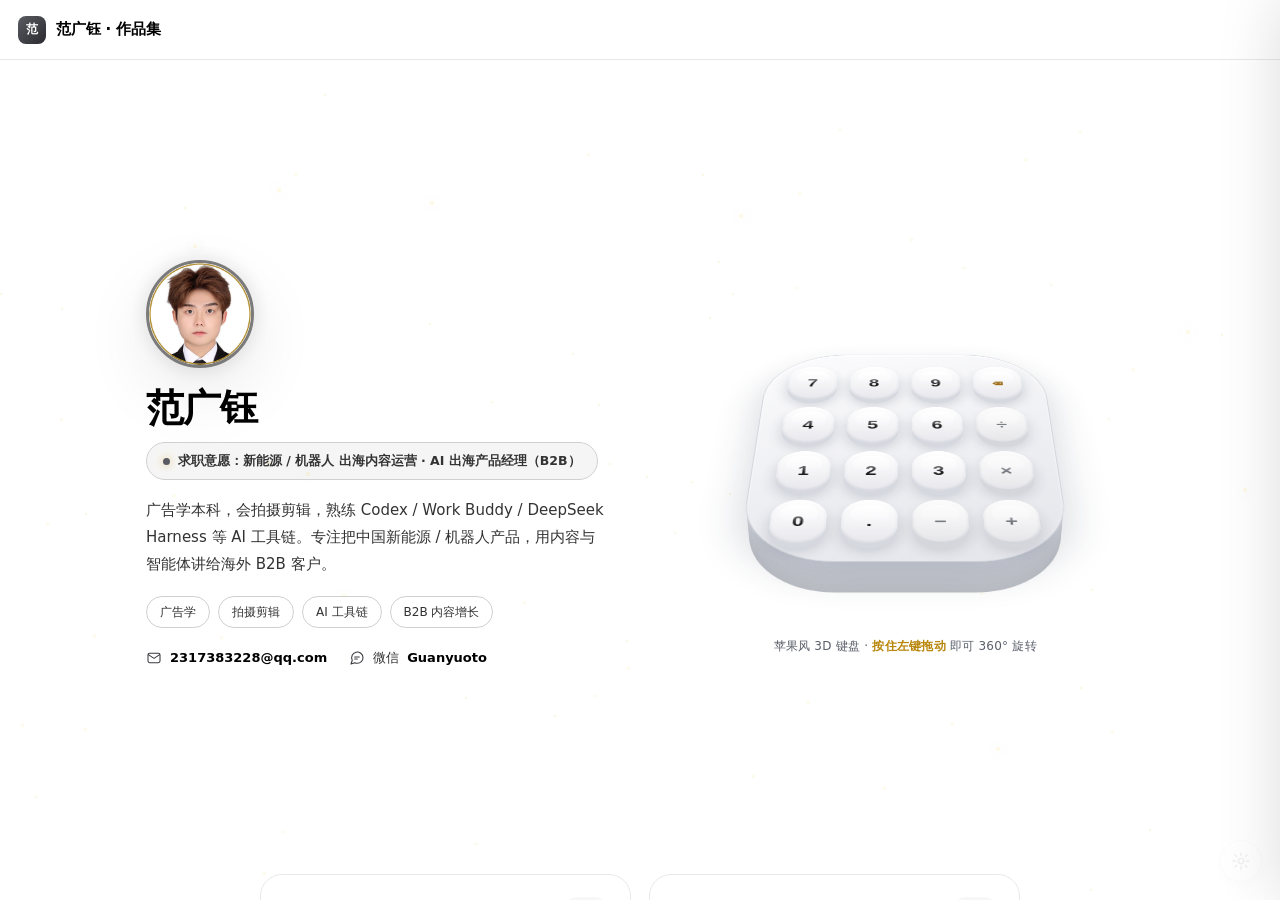
==== commit 9577e89f: "fix video-module index mapping" ====
--- a/index.html
+++ b/index.html
@@ -374,133 +374,133 @@
         </div>
       </article>
       <article class="card vid-card">
-        <div class="vid-thumb" style="background-image:url('https://110104xiayu-cyber.github.io/fanguangyu-portfolio/videos/v05.jpg');background-size:cover;background-position:center"><span class="play">▶</span></div>
+        <div class="vid-thumb" style="background-image:url('https://110104xiayu-cyber.github.io/fanguangyu-portfolio/videos/v13.jpg');background-size:cover;background-position:center"><span class="play">▶</span></div>
         <div class="card-body">
           <h3>园著闽江 · 元旦视频</h3>
           <p>元旦跨年氛围 / 空间短片 · 时长 0:57</p>
-          <button class="btn ghost" onclick="openVideo('园著闽江 · 元旦视频','https://110104xiayu-cyber.github.io/fanguangyu-portfolio/videos/v05.mp4')">播放预览</button>
-        </div>
-      </article>
-      <article class="card vid-card">
-        <div class="vid-thumb" style="background-image:url('https://110104xiayu-cyber.github.io/fanguangyu-portfolio/videos/v06.jpg');background-size:cover;background-position:center"><span class="play">▶</span></div>
+          <button class="btn ghost" onclick="openVideo('园著闽江 · 元旦视频','https://110104xiayu-cyber.github.io/fanguangyu-portfolio/videos/v13.mp4')">播放预览</button>
+        </div>
+      </article>
+      <article class="card vid-card">
+        <div class="vid-thumb" style="background-image:url('https://110104xiayu-cyber.github.io/fanguangyu-portfolio/videos/v14.jpg');background-size:cover;background-position:center"><span class="play">▶</span></div>
         <div class="card-body">
           <h3>园著闽江 · 读书角</h3>
           <p>园著闽江读书角空间 / 阅读场景 · 时长 0:14</p>
-          <button class="btn ghost" onclick="openVideo('园著闽江 · 读书角','https://110104xiayu-cyber.github.io/fanguangyu-portfolio/videos/v06.mp4')">播放预览</button>
-        </div>
-      </article>
-      <article class="card vid-card">
-        <div class="vid-thumb" style="background-image:url('https://110104xiayu-cyber.github.io/fanguangyu-portfolio/videos/v07.jpg');background-size:cover;background-position:center"><span class="play">▶</span></div>
+          <button class="btn ghost" onclick="openVideo('园著闽江 · 读书角','https://110104xiayu-cyber.github.io/fanguangyu-portfolio/videos/v14.mp4')">播放预览</button>
+        </div>
+      </article>
+      <article class="card vid-card">
+        <div class="vid-thumb" style="background-image:url('https://110104xiayu-cyber.github.io/fanguangyu-portfolio/videos/v15.jpg');background-size:cover;background-position:center"><span class="play">▶</span></div>
         <div class="card-body">
           <h3>留云心谷 · 地瓜丰收日</h3>
           <p>留云心谷秋日丰收 / 田园记录 · 时长 0:20</p>
-          <button class="btn ghost" onclick="openVideo('留云心谷 · 地瓜丰收日','https://110104xiayu-cyber.github.io/fanguangyu-portfolio/videos/v07.mp4')">播放预览</button>
-        </div>
-      </article>
-      <article class="card vid-card">
-        <div class="vid-thumb" style="background-image:url('https://110104xiayu-cyber.github.io/fanguangyu-portfolio/videos/v08.jpg');background-size:cover;background-position:center"><span class="play">▶</span></div>
+          <button class="btn ghost" onclick="openVideo('留云心谷 · 地瓜丰收日','https://110104xiayu-cyber.github.io/fanguangyu-portfolio/videos/v15.mp4')">播放预览</button>
+        </div>
+      </article>
+      <article class="card vid-card">
+        <div class="vid-thumb" style="background-image:url('https://110104xiayu-cyber.github.io/fanguangyu-portfolio/videos/v16.jpg');background-size:cover;background-position:center"><span class="play">▶</span></div>
         <div class="card-body">
           <h3>留云心谷 · 晚霞云彩</h3>
           <p>留云心谷晚霞 / 山间云彩短镜头 · 时长 0:14</p>
-          <button class="btn ghost" onclick="openVideo('留云心谷 · 晚霞云彩','https://110104xiayu-cyber.github.io/fanguangyu-portfolio/videos/v08.mp4')">播放预览</button>
+          <button class="btn ghost" onclick="openVideo('留云心谷 · 晚霞云彩','https://110104xiayu-cyber.github.io/fanguangyu-portfolio/videos/v16.mp4')">播放预览</button>
         </div>
       </article>
 <div style="grid-column:1/-1;margin:16px 0 4px;font-weight:800;font-size:15px;letter-spacing:.04em;color:var(--ink)">书单 · 荐书</div>
       <article class="card vid-card">
-        <div class="vid-thumb" style="background-image:url('https://110104xiayu-cyber.github.io/fanguangyu-portfolio/videos/v09.jpg');background-size:cover;background-position:center"><span class="play">▶</span></div>
+        <div class="vid-thumb" style="background-image:url('https://110104xiayu-cyber.github.io/fanguangyu-portfolio/videos/v05.jpg');background-size:cover;background-position:center"><span class="play">▶</span></div>
         <div class="card-body">
           <h3>书单视频 · 小王子</h3>
           <p>《小王子》推荐视频，钩子+内容+金句 · 时长 1:08</p>
-          <button class="btn ghost" onclick="openVideo('书单视频 · 小王子','https://110104xiayu-cyber.github.io/fanguangyu-portfolio/videos/v09.mp4')">播放预览</button>
-        </div>
-      </article>
-      <article class="card vid-card">
-        <div class="vid-thumb" style="background-image:url('https://110104xiayu-cyber.github.io/fanguangyu-portfolio/videos/v10.jpg');background-size:cover;background-position:center"><span class="play">▶</span></div>
+          <button class="btn ghost" onclick="openVideo('书单视频 · 小王子','https://110104xiayu-cyber.github.io/fanguangyu-portfolio/videos/v05.mp4')">播放预览</button>
+        </div>
+      </article>
+      <article class="card vid-card">
+        <div class="vid-thumb" style="background-image:url('https://110104xiayu-cyber.github.io/fanguangyu-portfolio/videos/v06.jpg');background-size:cover;background-position:center"><span class="play">▶</span></div>
         <div class="card-body">
           <h3>书单视频 · 老人与海</h3>
           <p>《老人与海》推荐视频 · 时长 1:12</p>
-          <button class="btn ghost" onclick="openVideo('书单视频 · 老人与海','https://110104xiayu-cyber.github.io/fanguangyu-portfolio/videos/v10.mp4')">播放预览</button>
-        </div>
-      </article>
-      <article class="card vid-card">
-        <div class="vid-thumb" style="background-image:url('https://110104xiayu-cyber.github.io/fanguangyu-portfolio/videos/v11.jpg');background-size:cover;background-position:center"><span class="play">▶</span></div>
+          <button class="btn ghost" onclick="openVideo('书单视频 · 老人与海','https://110104xiayu-cyber.github.io/fanguangyu-portfolio/videos/v06.mp4')">播放预览</button>
+        </div>
+      </article>
+      <article class="card vid-card">
+        <div class="vid-thumb" style="background-image:url('https://110104xiayu-cyber.github.io/fanguangyu-portfolio/videos/v07.jpg');background-size:cover;background-position:center"><span class="play">▶</span></div>
         <div class="card-body">
           <h3>书单视频 · 人生海海</h3>
           <p>《人生海海》推荐视频 · 时长 1:14</p>
-          <button class="btn ghost" onclick="openVideo('书单视频 · 人生海海','https://110104xiayu-cyber.github.io/fanguangyu-portfolio/videos/v11.mp4')">播放预览</button>
-        </div>
-      </article>
-      <article class="card vid-card">
-        <div class="vid-thumb" style="background-image:url('https://110104xiayu-cyber.github.io/fanguangyu-portfolio/videos/v12.jpg');background-size:cover;background-position:center"><span class="play">▶</span></div>
+          <button class="btn ghost" onclick="openVideo('书单视频 · 人生海海','https://110104xiayu-cyber.github.io/fanguangyu-portfolio/videos/v07.mp4')">播放预览</button>
+        </div>
+      </article>
+      <article class="card vid-card">
+        <div class="vid-thumb" style="background-image:url('https://110104xiayu-cyber.github.io/fanguangyu-portfolio/videos/v08.jpg');background-size:cover;background-position:center"><span class="play">▶</span></div>
         <div class="card-body">
           <h3>书单视频 · 我的阿勒泰</h3>
           <p>《我的阿勒泰》推荐视频 · 时长 0:57</p>
-          <button class="btn ghost" onclick="openVideo('书单视频 · 我的阿勒泰','https://110104xiayu-cyber.github.io/fanguangyu-portfolio/videos/v12.mp4')">播放预览</button>
-        </div>
-      </article>
-      <article class="card vid-card">
-        <div class="vid-thumb" style="background-image:url('https://110104xiayu-cyber.github.io/fanguangyu-portfolio/videos/v13.jpg');background-size:cover;background-position:center"><span class="play">▶</span></div>
+          <button class="btn ghost" onclick="openVideo('书单视频 · 我的阿勒泰','https://110104xiayu-cyber.github.io/fanguangyu-portfolio/videos/v08.mp4')">播放预览</button>
+        </div>
+      </article>
+      <article class="card vid-card">
+        <div class="vid-thumb" style="background-image:url('https://110104xiayu-cyber.github.io/fanguangyu-portfolio/videos/v17.jpg');background-size:cover;background-position:center"><span class="play">▶</span></div>
         <div class="card-body">
           <h3>书单视频 · 瓦尔登湖</h3>
           <p>《瓦尔登湖》荐书视频 · 时长 0:47</p>
-          <button class="btn ghost" onclick="openVideo('书单视频 · 瓦尔登湖','https://110104xiayu-cyber.github.io/fanguangyu-portfolio/videos/v13.mp4')">播放预览</button>
-        </div>
-      </article>
-      <article class="card vid-card">
-        <div class="vid-thumb" style="background-image:url('https://110104xiayu-cyber.github.io/fanguangyu-portfolio/videos/v14.jpg');background-size:cover;background-position:center"><span class="play">▶</span></div>
+          <button class="btn ghost" onclick="openVideo('书单视频 · 瓦尔登湖','https://110104xiayu-cyber.github.io/fanguangyu-portfolio/videos/v17.mp4')">播放预览</button>
+        </div>
+      </article>
+      <article class="card vid-card">
+        <div class="vid-thumb" style="background-image:url('https://110104xiayu-cyber.github.io/fanguangyu-portfolio/videos/v18.jpg');background-size:cover;background-position:center"><span class="play">▶</span></div>
         <div class="card-body">
           <h3>书单视频 · 悉达多</h3>
           <p>《悉达多》荐书视频 · 时长 0:31</p>
-          <button class="btn ghost" onclick="openVideo('书单视频 · 悉达多','https://110104xiayu-cyber.github.io/fanguangyu-portfolio/videos/v14.mp4')">播放预览</button>
-        </div>
-      </article>
-      <article class="card vid-card">
-        <div class="vid-thumb" style="background-image:url('https://110104xiayu-cyber.github.io/fanguangyu-portfolio/videos/v15.jpg');background-size:cover;background-position:center"><span class="play">▶</span></div>
+          <button class="btn ghost" onclick="openVideo('书单视频 · 悉达多','https://110104xiayu-cyber.github.io/fanguangyu-portfolio/videos/v18.mp4')">播放预览</button>
+        </div>
+      </article>
+      <article class="card vid-card">
+        <div class="vid-thumb" style="background-image:url('https://110104xiayu-cyber.github.io/fanguangyu-portfolio/videos/v19.jpg');background-size:cover;background-position:center"><span class="play">▶</span></div>
         <div class="card-body">
           <h3>书单视频 · 额尔古纳河右岸</h3>
           <p>《额尔古纳河右岸》荐书视频 · 时长 0:47</p>
-          <button class="btn ghost" onclick="openVideo('书单视频 · 额尔古纳河右岸','https://110104xiayu-cyber.github.io/fanguangyu-portfolio/videos/v15.mp4')">播放预览</button>
-        </div>
-      </article>
-      <article class="card vid-card">
-        <div class="vid-thumb" style="background-image:url('https://110104xiayu-cyber.github.io/fanguangyu-portfolio/videos/v16.jpg');background-size:cover;background-position:center"><span class="play">▶</span></div>
+          <button class="btn ghost" onclick="openVideo('书单视频 · 额尔古纳河右岸','https://110104xiayu-cyber.github.io/fanguangyu-portfolio/videos/v19.mp4')">播放预览</button>
+        </div>
+      </article>
+      <article class="card vid-card">
+        <div class="vid-thumb" style="background-image:url('https://110104xiayu-cyber.github.io/fanguangyu-portfolio/videos/v20.jpg');background-size:cover;background-position:center"><span class="play">▶</span></div>
         <div class="card-body">
           <h3>书单视频 · 平凡的世界</h3>
           <p>《平凡的世界》荐书视频 · 时长 0:43</p>
-          <button class="btn ghost" onclick="openVideo('书单视频 · 平凡的世界','https://110104xiayu-cyber.github.io/fanguangyu-portfolio/videos/v16.mp4')">播放预览</button>
+          <button class="btn ghost" onclick="openVideo('书单视频 · 平凡的世界','https://110104xiayu-cyber.github.io/fanguangyu-portfolio/videos/v20.mp4')">播放预览</button>
         </div>
       </article>
 <div style="grid-column:1/-1;margin:16px 0 4px;font-weight:800;font-size:15px;letter-spacing:.04em;color:var(--ink)">探店 · 活动</div>
       <article class="card vid-card">
-        <div class="vid-thumb" style="background-image:url('https://110104xiayu-cyber.github.io/fanguangyu-portfolio/videos/v17.jpg');background-size:cover;background-position:center"><span class="play">▶</span></div>
+        <div class="vid-thumb" style="background-image:url('https://110104xiayu-cyber.github.io/fanguangyu-portfolio/videos/v09.jpg');background-size:cover;background-position:center"><span class="play">▶</span></div>
         <div class="card-body">
           <h3>鼓岭书香闽江 · 探店</h3>
           <p>鼓岭书香闽江探店纪实 · 时长 1:00</p>
-          <button class="btn ghost" onclick="openVideo('鼓岭书香闽江 · 探店','https://110104xiayu-cyber.github.io/fanguangyu-portfolio/videos/v17.mp4')">播放预览</button>
-        </div>
-      </article>
-      <article class="card vid-card">
-        <div class="vid-thumb" style="background-image:url('https://110104xiayu-cyber.github.io/fanguangyu-portfolio/videos/v18.jpg');background-size:cover;background-position:center"><span class="play">▶</span></div>
+          <button class="btn ghost" onclick="openVideo('鼓岭书香闽江 · 探店','https://110104xiayu-cyber.github.io/fanguangyu-portfolio/videos/v09.mp4')">播放预览</button>
+        </div>
+      </article>
+      <article class="card vid-card">
+        <div class="vid-thumb" style="background-image:url('https://110104xiayu-cyber.github.io/fanguangyu-portfolio/videos/v10.jpg');background-size:cover;background-position:center"><span class="play">▶</span></div>
         <div class="card-body">
           <h3>鼓岭 · 圣诞特辑</h3>
           <p>鼓岭圣诞氛围视频 · 时长 0:30</p>
-          <button class="btn ghost" onclick="openVideo('鼓岭 · 圣诞特辑','https://110104xiayu-cyber.github.io/fanguangyu-portfolio/videos/v18.mp4')">播放预览</button>
-        </div>
-      </article>
-      <article class="card vid-card">
-        <div class="vid-thumb" style="background-image:url('https://110104xiayu-cyber.github.io/fanguangyu-portfolio/videos/v19.jpg');background-size:cover;background-position:center"><span class="play">▶</span></div>
+          <button class="btn ghost" onclick="openVideo('鼓岭 · 圣诞特辑','https://110104xiayu-cyber.github.io/fanguangyu-portfolio/videos/v10.mp4')">播放预览</button>
+        </div>
+      </article>
+      <article class="card vid-card">
+        <div class="vid-thumb" style="background-image:url('https://110104xiayu-cyber.github.io/fanguangyu-portfolio/videos/v11.jpg');background-size:cover;background-position:center"><span class="play">▶</span></div>
         <div class="card-body">
           <h3>妇女节 · 特别辑</h3>
           <p>三八妇女节主题短片 · 时长 0:37</p>
-          <button class="btn ghost" onclick="openVideo('妇女节 · 特别辑','https://110104xiayu-cyber.github.io/fanguangyu-portfolio/videos/v19.mp4')">播放预览</button>
-        </div>
-      </article>
-      <article class="card vid-card">
-        <div class="vid-thumb" style="background-image:url('https://110104xiayu-cyber.github.io/fanguangyu-portfolio/videos/v20.jpg');background-size:cover;background-position:center"><span class="play">▶</span></div>
+          <button class="btn ghost" onclick="openVideo('妇女节 · 特别辑','https://110104xiayu-cyber.github.io/fanguangyu-portfolio/videos/v11.mp4')">播放预览</button>
+        </div>
+      </article>
+      <article class="card vid-card">
+        <div class="vid-thumb" style="background-image:url('https://110104xiayu-cyber.github.io/fanguangyu-portfolio/videos/v12.jpg');background-size:cover;background-position:center"><span class="play">▶</span></div>
         <div class="card-body">
           <h3>山姆小镇 · 宣传</h3>
           <p>山姆小镇项目宣传视频 · 时长 2:07</p>
-          <button class="btn ghost" onclick="openVideo('山姆小镇 · 宣传','https://110104xiayu-cyber.github.io/fanguangyu-portfolio/videos/v20.mp4')">播放预览</button>
+          <button class="btn ghost" onclick="openVideo('山姆小镇 · 宣传','https://110104xiayu-cyber.github.io/fanguangyu-portfolio/videos/v12.mp4')">播放预览</button>
         </div>
       </article>
       <article class="card vid-card">
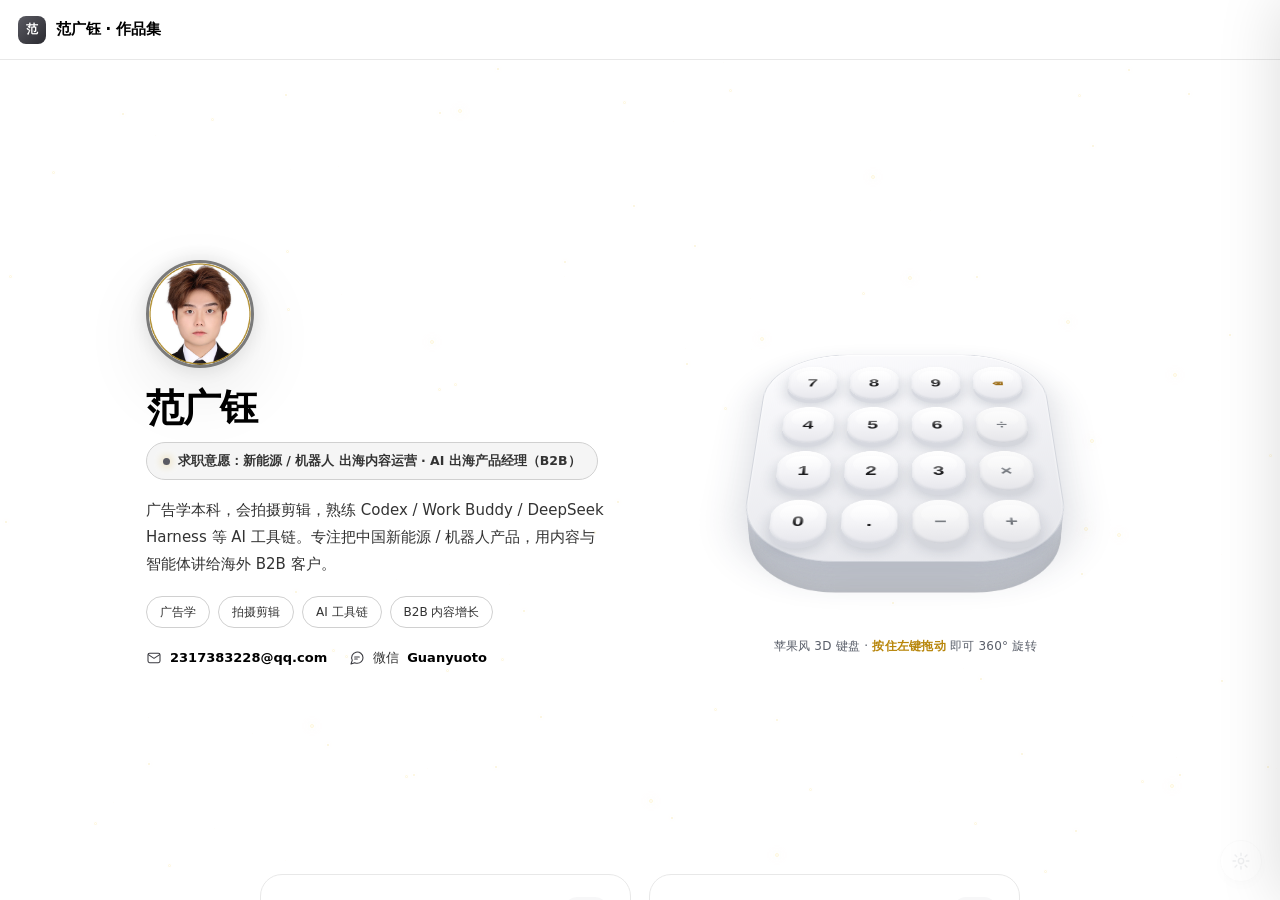
==== commit d2581db2: "add owner-only font editor + export/import" ====
--- a/index.html
+++ b/index.html
@@ -1626,5 +1626,60 @@
   renderKeys();applyCfg();
 })();
 </script>
-</body>
-</html>+<script>
+(function(){
+  var KEY='fgy2026';
+  var owner = new URLSearchParams(location.search).get('owner')===KEY;
+  var LS='gfy_portfolio_style_v1';
+  var DEF={font:'sys',head:'sys',zoom:100};
+  var FV={
+    sys:"-apple-system,BlinkMacSystemFont,'PingFang SC','Microsoft YaHei',system-ui,sans-serif",
+    hei:"'Microsoft YaHei','PingFang SC',system-ui,sans-serif",
+    song:"'SimSun','Songti SC',serif",
+    kai:"'KaiTi','Kaiti SC','STKaiti',serif",
+    round:"'Yuanti SC','YouYuan','PingFang SC',sans-serif"
+  };
+  var FONTNAME={sys:'默认 / 黑体',hei:'微软雅黑 / 苹方',song:'宋体',kai:'楷体',round:'圆体 / 幼圆'};
+  var cfg=Object.assign({},DEF);
+  try{var s=localStorage.getItem(LS);if(s)cfg=Object.assign({},DEF,JSON.parse(s));}catch(e){}
+  function apply(c){
+    var f=FV[c.font]||FV.sys;
+    document.documentElement.style.setProperty('--font',f);
+    document.body.style.fontFamily=f;
+    document.body.style.zoom=(c.zoom||100)/100;
+    var h=FV[c.head]||FV.sys;
+    document.querySelectorAll('h1,h2,h3,h4').forEach(function(x){x.style.fontFamily=h;});
+  }
+  apply(cfg);
+  if(!owner)return;
+  var bar=document.createElement('div');
+  bar.id='gfyEditor';
+  bar.style.cssText='position:fixed;right:14px;bottom:14px;z-index:99999;font-family:sans-serif';
+  bar.innerHTML='<button id="gfyBtn" style="background:#1a1e26;color:#fff;border:1px solid #e0b45c;border-radius:12px;padding:9px 14px;font-size:14px;cursor:pointer">✦ 字体编辑</button>'+
+    '<div id="gfyPanel" style="display:none;margin-top:8px;background:#fff;color:#111;border:1px solid #ddd;border-radius:12px;padding:14px;width:250px;box-shadow:0 12px 30px rgba(0,0,0,.22);font-size:13px">'+
+    '<div style="font-weight:700;margin-bottom:8px;font-size:14px">字体编辑（仅本人可见）</div>'+
+    '<label style="display:block;margin-bottom:8px">正文字体<br><select id="gfyFont" style="width:100%;margin-top:3px"></select></label>'+
+    '<label style="display:block;margin-bottom:8px">标题字体<br><select id="gfyHead" style="width:100%;margin-top:3px"></select></label>'+
+    '<label style="display:block;margin-bottom:8px">整体字号 <span id="gfyZv"></span><br><input id="gfyZoom" type="range" min="85" max="115" step="5" style="width:100%;margin-top:3px"></label>'+
+    '<div style="display:flex;gap:6px;flex-wrap:wrap">'+
+    '<button id="gfySave">保存</button><button id="gfyReset">重置</button><button id="gfyExp">导出</button><button id="gfyImp">导入</button>'+
+    '</div><div id="gfyMsg" style="margin-top:8px;min-height:16px;color:#2a7;font-size:12px"></div></div>';
+  document.body.appendChild(bar);
+  var btn=document.getElementById('gfyBtn'),panel=document.getElementById('gfyPanel');
+  var fs=document.getElementById('gfyFont'),hs=document.getElementById('gfyHead'),zm=document.getElementById('gfyZoom'),zv=document.getElementById('gfyZv');
+  Object.keys(FV).forEach(function(k){
+    var o=document.createElement('option');o.value=k;o.textContent=FONTNAME[k];fs.appendChild(o);
+    var o2=document.createElement('option');o2.value=k;o2.textContent=FONTNAME[k];hs.appendChild(o2);
+  });
+  function fill(){fs.value=cfg.font;hs.value=cfg.head;zm.value=cfg.zoom;zv.textContent=cfg.zoom+'%';}
+  fill();
+  function refresh(){cfg.font=fs.value;cfg.head=hs.value;cfg.zoom=+zm.value;zv.textContent=cfg.zoom+'%';apply(cfg);}
+  btn.onclick=function(){panel.style.display=panel.style.display==='none'?'block':'none';};
+  fs.onchange=refresh;hs.onchange=refresh;zm.oninput=refresh;
+  var msg=document.getElementById('gfyMsg');
+  document.getElementById('gfySave').onclick=function(){localStorage.setItem(LS,JSON.stringify(cfg));msg.textContent='已保存到本机（跨设备用 导出/导入）';};
+  document.getElementById('gfyReset').onclick=function(){cfg=Object.assign({},DEF);fill();apply(cfg);localStorage.removeItem(LS);msg.textContent='已恢复默认';};
+  document.getElementById('gfyExp').onclick=function(){var b=new Blob([JSON.stringify(cfg,null,2)],{type:'application/json'});var a=document.createElement('a');a.href=URL.createObjectURL(b);a.download='portfolio-font.json';a.click();};
+  document.getElementById('gfyImp').onclick=function(){var t=prompt('粘贴导出的字体配置 JSON：');if(!t)return;try{cfg=Object.assign({},DEF,JSON.parse(t));fill();apply(cfg);localStorage.setItem(LS,JSON.stringify(cfg));msg.textContent='已导入并保存';}catch(e){msg.textContent='JSON 格式错误';}};
+})();
+</script></body></html>
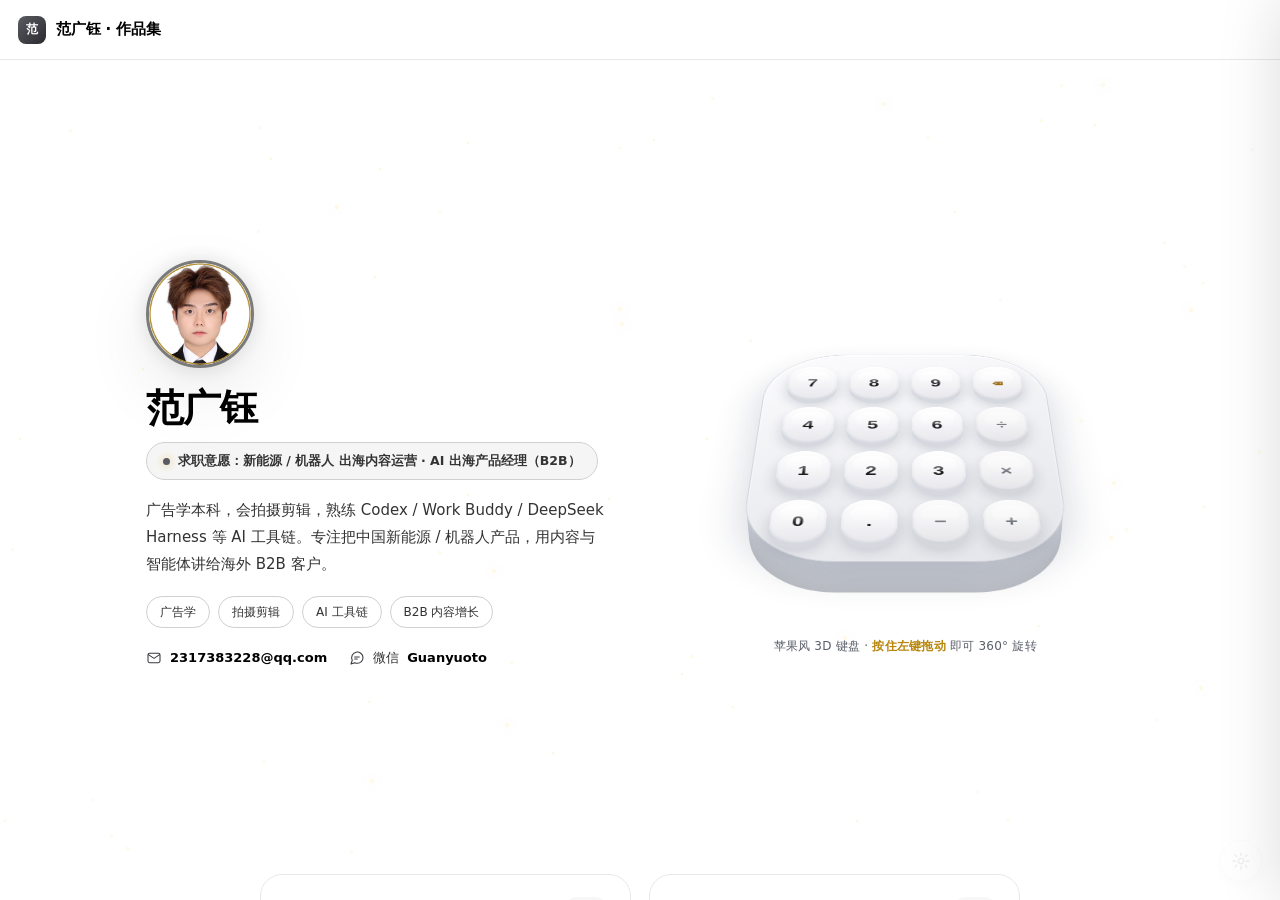
==== commit 35330cc8: "add text-content editor" ====
--- a/index.html
+++ b/index.html
@@ -1630,6 +1630,8 @@
 (function(){
   var KEY='fgy2026';
   var owner = new URLSearchParams(location.search).get('owner')===KEY;
+
+  /* ===== fonts ===== */
   var LS='gfy_portfolio_style_v1';
   var DEF={font:'sys',head:'sys',zoom:100};
   var FV={
@@ -1642,7 +1644,7 @@
   var FONTNAME={sys:'默认 / 黑体',hei:'微软雅黑 / 苹方',song:'宋体',kai:'楷体',round:'圆体 / 幼圆'};
   var cfg=Object.assign({},DEF);
   try{var s=localStorage.getItem(LS);if(s)cfg=Object.assign({},DEF,JSON.parse(s));}catch(e){}
-  function apply(c){
+  function applyF(c){
     var f=FV[c.font]||FV.sys;
     document.documentElement.style.setProperty('--font',f);
     document.body.style.fontFamily=f;
@@ -1650,36 +1652,71 @@
     var h=FV[c.head]||FV.sys;
     document.querySelectorAll('h1,h2,h3,h4').forEach(function(x){x.style.fontFamily=h;});
   }
-  apply(cfg);
+  applyF(cfg);
+
+  /* ===== text content ===== */
+  var TK='gfy_portfolio_text_v1';
+  var TSEL='.wish, .intro, .tags span, .sub-title, .sub-sub, .vid-card h3, .vid-card p, .web-card h3, .web-card p, .more-title, .more-desc, .doc-card h3, .doc-card p';
+  function tT(){ return Array.prototype.slice.call(document.querySelectorAll(TSEL)); }
+  var tdata=[];
+  try{var st=localStorage.getItem(TK); if(st) tdata=JSON.parse(st);}catch(e){}
+  function tApply(){ tT().forEach(function(el,i){ if(tdata[i]!=null) el.innerText=tdata[i]; }); }
+  tApply();
+  var editing=false;
+  function setEdit(){
+    tT().forEach(function(el){
+      el.contentEditable = editing ? 'true' : 'false';
+      el.classList.toggle('gfy-edit', editing);
+    });
+  }
+
   if(!owner)return;
   var bar=document.createElement('div');
   bar.id='gfyEditor';
   bar.style.cssText='position:fixed;right:14px;bottom:14px;z-index:99999;font-family:sans-serif';
-  bar.innerHTML='<button id="gfyBtn" style="background:#1a1e26;color:#fff;border:1px solid #e0b45c;border-radius:12px;padding:9px 14px;font-size:14px;cursor:pointer">✦ 字体编辑</button>'+
-    '<div id="gfyPanel" style="display:none;margin-top:8px;background:#fff;color:#111;border:1px solid #ddd;border-radius:12px;padding:14px;width:250px;box-shadow:0 12px 30px rgba(0,0,0,.22);font-size:13px">'+
+  bar.innerHTML=
+    '<div style="display:flex;gap:6px">'+
+    '<button id="gfyBtn" style="background:#1a1e26;color:#fff;border:1px solid #e0b45c;border-radius:12px;padding:9px 14px;font-size:14px;cursor:pointer">✦ 字体编辑</button>'+
+    '<button id="gfyTextBtn" style="background:#1a1e26;color:#fff;border:1px solid #e0b45c;border-radius:12px;padding:9px 12px;font-size:14px;cursor:pointer">✎ 文字编辑</button>'+
+    '</div>'+
+    '<div id="gfyPanel" style="display:none;margin-top:8px;background:#fff;color:#111;border:1px solid #ddd;border-radius:12px;padding:14px;width:252px;box-shadow:0 12px 30px rgba(0,0,0,.22);font-size:13px">'+
     '<div style="font-weight:700;margin-bottom:8px;font-size:14px">字体编辑（仅本人可见）</div>'+
     '<label style="display:block;margin-bottom:8px">正文字体<br><select id="gfyFont" style="width:100%;margin-top:3px"></select></label>'+
     '<label style="display:block;margin-bottom:8px">标题字体<br><select id="gfyHead" style="width:100%;margin-top:3px"></select></label>'+
     '<label style="display:block;margin-bottom:8px">整体字号 <span id="gfyZv"></span><br><input id="gfyZoom" type="range" min="85" max="115" step="5" style="width:100%;margin-top:3px"></label>'+
-    '<div style="display:flex;gap:6px;flex-wrap:wrap">'+
-    '<button id="gfySave">保存</button><button id="gfyReset">重置</button><button id="gfyExp">导出</button><button id="gfyImp">导入</button>'+
-    '</div><div id="gfyMsg" style="margin-top:8px;min-height:16px;color:#2a7;font-size:12px"></div></div>';
+    '<div style="display:flex;gap:6px;flex-wrap:wrap"><button id="gfySave">保存</button><button id="gfyReset">重置</button><button id="gfyExp">导出</button><button id="gfyImp">导入</button></div>'+
+    '<div id="gfyTex" style="margin-top:12px;border-top:1px solid #eee;padding-top:10px">'+
+      '<div style="font-weight:700;margin-bottom:6px;font-size:14px">文字内容编辑</div>'+
+      '<div style="font-size:12px;color:#777;margin-bottom:8px">点「开始编辑」后，直接点网页上的文字即可修改；改完点「保存文字」。</div>'+
+      '<div style="display:flex;gap:6px;flex-wrap:wrap"><button id="gfyTOn">开始编辑</button><button id="gfyTSave">保存文字</button><button id="gfyTReset">重置文字</button></div>'+
+    '</div>'+
+    '<div id="gfyMsg" style="margin-top:8px;min-height:16px;color:#2a7;font-size:12px"></div></div>';
   document.body.appendChild(bar);
-  var btn=document.getElementById('gfyBtn'),panel=document.getElementById('gfyPanel');
+
+  // inject style for editable highlight
+  var st2=document.createElement('style');
+  st2.textContent='.gfy-edit{outline:2px dashed #e0b45c;outline-offset:2px;cursor:text;border-radius:4px}';
+  document.head.appendChild(st2);
+
+  var btn=document.getElementById('gfyBtn'),textBtn=document.getElementById('gfyTextBtn'),panel=document.getElementById('gfyPanel');
   var fs=document.getElementById('gfyFont'),hs=document.getElementById('gfyHead'),zm=document.getElementById('gfyZoom'),zv=document.getElementById('gfyZv');
   Object.keys(FV).forEach(function(k){
     var o=document.createElement('option');o.value=k;o.textContent=FONTNAME[k];fs.appendChild(o);
     var o2=document.createElement('option');o2.value=k;o2.textContent=FONTNAME[k];hs.appendChild(o2);
   });
-  function fill(){fs.value=cfg.font;hs.value=cfg.head;zm.value=cfg.zoom;zv.textContent=cfg.zoom+'%';}
-  fill();
-  function refresh(){cfg.font=fs.value;cfg.head=hs.value;cfg.zoom=+zm.value;zv.textContent=cfg.zoom+'%';apply(cfg);}
+  function fillF(){fs.value=cfg.font;hs.value=cfg.head;zm.value=cfg.zoom;zv.textContent=cfg.zoom+'%';}
+  fillF();
+  function refreshF(){cfg.font=fs.value;cfg.head=hs.value;cfg.zoom=+zm.value;zv.textContent=cfg.zoom+'%';applyF(cfg);}
   btn.onclick=function(){panel.style.display=panel.style.display==='none'?'block':'none';};
-  fs.onchange=refresh;hs.onchange=refresh;zm.oninput=refresh;
+  textBtn.onclick=function(){panel.style.display=panel.style.display==='none'?'block':'none'; setEdit(); textBtn.textContent=editing?'✎ 停止编辑':'✎ 文字编辑';};
+  fs.onchange=refreshF;hs.onchange=refreshF;zm.oninput=refreshF;
   var msg=document.getElementById('gfyMsg');
-  document.getElementById('gfySave').onclick=function(){localStorage.setItem(LS,JSON.stringify(cfg));msg.textContent='已保存到本机（跨设备用 导出/导入）';};
-  document.getElementById('gfyReset').onclick=function(){cfg=Object.assign({},DEF);fill();apply(cfg);localStorage.removeItem(LS);msg.textContent='已恢复默认';};
-  document.getElementById('gfyExp').onclick=function(){var b=new Blob([JSON.stringify(cfg,null,2)],{type:'application/json'});var a=document.createElement('a');a.href=URL.createObjectURL(b);a.download='portfolio-font.json';a.click();};
-  document.getElementById('gfyImp').onclick=function(){var t=prompt('粘贴导出的字体配置 JSON：');if(!t)return;try{cfg=Object.assign({},DEF,JSON.parse(t));fill();apply(cfg);localStorage.setItem(LS,JSON.stringify(cfg));msg.textContent='已导入并保存';}catch(e){msg.textContent='JSON 格式错误';}};
+  document.getElementById('gfySave').onclick=function(){localStorage.setItem(LS,JSON.stringify(cfg));msg.textContent='字体已保存（跨设备用 导出/导入）';};
+  document.getElementById('gfyReset').onclick=function(){cfg=Object.assign({},DEF);fillF();applyF(cfg);localStorage.removeItem(LS);msg.textContent='字体已恢复默认';};
+  document.getElementById('gfyExp').onclick=function(){var b=new Blob([JSON.stringify({font:cfg,text:tdata},null,2)],{type:'application/json'});var a=document.createElement('a');a.href=URL.createObjectURL(b);a.download='portfolio-config.json';a.click();};
+  document.getElementById('gfyImp').onclick=function(){var t=prompt('粘贴导出的配置 JSON：');if(!t)return;try{var o=JSON.parse(t);if(o.font){cfg=Object.assign({},DEF,o.font);fillF();applyF(cfg);localStorage.setItem(LS,JSON.stringify(cfg));}if(o.text){tdata=o.text;tApply();localStorage.setItem(TK,JSON.stringify(tdata));}msg.textContent='已导入并保存';}catch(e){msg.textContent='JSON 格式错误';}};
+  document.getElementById('gfyTOn').onclick=function(){editing=!editing;setEdit();this.textContent=editing?'退出编辑':'开始编辑';};
+  document.getElementById('gfyTSave').onclick=function(){tdata=tT().map(function(el){return el.innerText;});localStorage.setItem(TK,JSON.stringify(tdata));msg.textContent='文字已保存（跨设备用 导出/导入）';};
+  document.getElementById('gfyTReset').onclick=function(){localStorage.removeItem(TK);tdata=[];tApply();msg.textContent='文字已恢复默认';};
 })();
 </script></body></html>
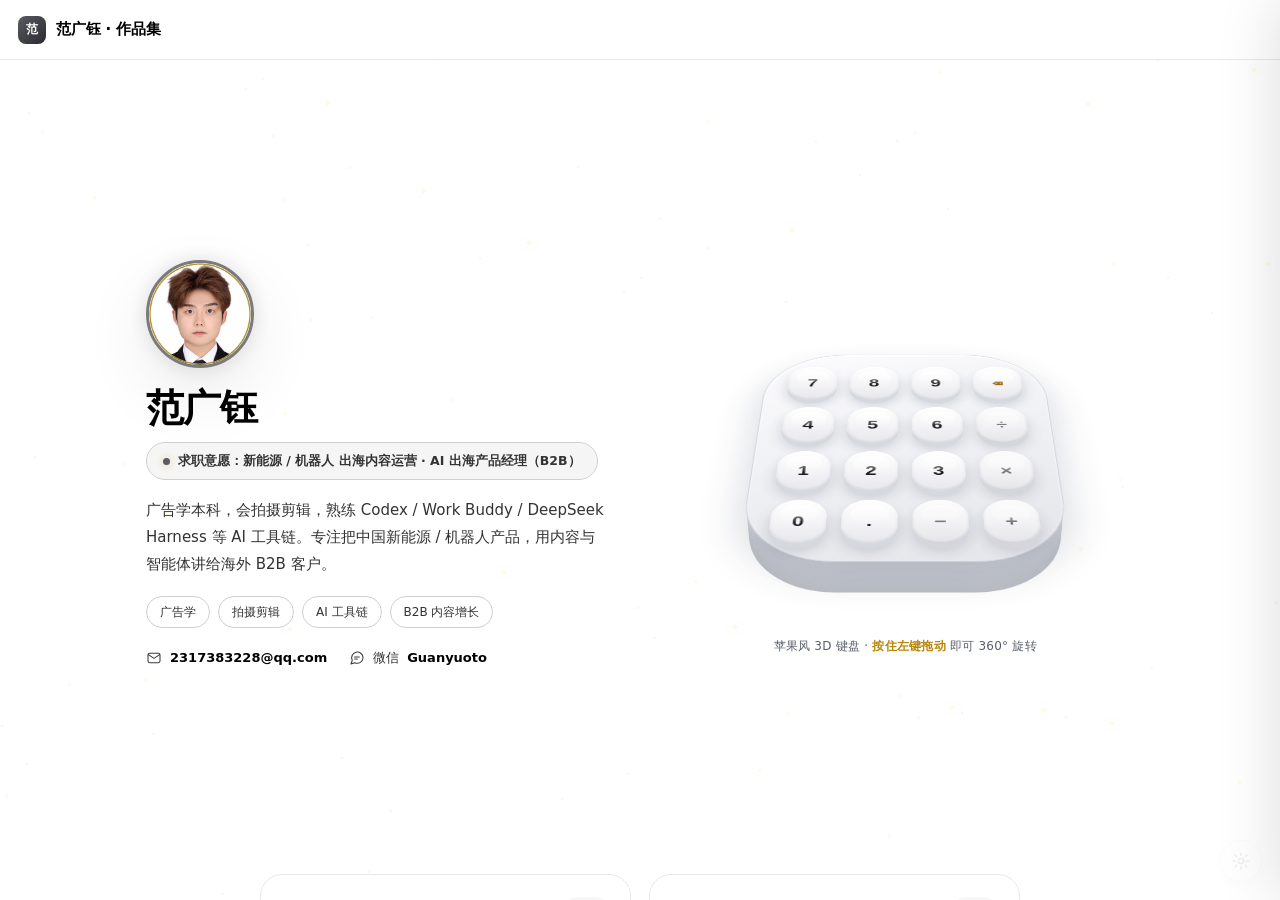
==== commit 4d22172c: "add copy-config + repo default config load" ====
--- a/index.html
+++ b/index.html
@@ -1662,6 +1662,15 @@
   try{var st=localStorage.getItem(TK); if(st) tdata=JSON.parse(st);}catch(e){}
   function tApply(){ tT().forEach(function(el,i){ if(tdata[i]!=null) el.innerText=tdata[i]; }); }
   tApply();
+  // load permanent / cross-device base config from the repo (applies to all visitors); localStorage wins on the owner's device
+  function loadBase(j){
+    var f = Object.assign({}, DEF, j.font || {});
+    var t = (Array.isArray(j.text) ? j.text.slice() : []);
+    try{var sf=localStorage.getItem(LS); if(sf) f = Object.assign({}, f, JSON.parse(sf));}catch(e){}
+    try{var st=localStorage.getItem(TK); if(st) t = JSON.parse(st);}catch(e){}
+    cfg=f; tdata=t; applyF(cfg); tApply();
+  }
+  fetch('assets/default-config.json?t='+Date.now()).then(function(r){return r.json();}).then(function(j){ if(j && (j.font || j.text)) loadBase(j); }).catch(function(){});
   var editing=false;
   function setEdit(){
     tT().forEach(function(el){
@@ -1684,7 +1693,7 @@
     '<label style="display:block;margin-bottom:8px">正文字体<br><select id="gfyFont" style="width:100%;margin-top:3px"></select></label>'+
     '<label style="display:block;margin-bottom:8px">标题字体<br><select id="gfyHead" style="width:100%;margin-top:3px"></select></label>'+
     '<label style="display:block;margin-bottom:8px">整体字号 <span id="gfyZv"></span><br><input id="gfyZoom" type="range" min="85" max="115" step="5" style="width:100%;margin-top:3px"></label>'+
-    '<div style="display:flex;gap:6px;flex-wrap:wrap"><button id="gfySave">保存</button><button id="gfyReset">重置</button><button id="gfyExp">导出</button><button id="gfyImp">导入</button></div>'+
+    '<div style="display:flex;gap:6px;flex-wrap:wrap"><button id="gfySave">保存</button><button id="gfyReset">重置</button><button id="gfyExp">导出</button><button id="gfyCopy">复制配置</button><button id="gfyImp">导入</button></div>'+
     '<div id="gfyTex" style="margin-top:12px;border-top:1px solid #eee;padding-top:10px">'+
       '<div style="font-weight:700;margin-bottom:6px;font-size:14px">文字内容编辑</div>'+
       '<div style="font-size:12px;color:#777;margin-bottom:8px">点「开始编辑」后，直接点网页上的文字即可修改；改完点「保存文字」。</div>'+
@@ -1714,6 +1723,7 @@
   document.getElementById('gfySave').onclick=function(){localStorage.setItem(LS,JSON.stringify(cfg));msg.textContent='字体已保存（跨设备用 导出/导入）';};
   document.getElementById('gfyReset').onclick=function(){cfg=Object.assign({},DEF);fillF();applyF(cfg);localStorage.removeItem(LS);msg.textContent='字体已恢复默认';};
   document.getElementById('gfyExp').onclick=function(){var b=new Blob([JSON.stringify({font:cfg,text:tdata},null,2)],{type:'application/json'});var a=document.createElement('a');a.href=URL.createObjectURL(b);a.download='portfolio-config.json';a.click();};
+  document.getElementById('gfyCopy').onclick=function(){var s2=JSON.stringify({font:cfg,text:tdata});(navigator.clipboard&&navigator.clipboard.writeText)?navigator.clipboard.writeText(s2).then(function(){msg.textContent='配置已复制，粘贴发给我即可上传云端';},function(){prompt('复制下面内容发给我：',s2);}):prompt('复制下面内容发给我：',s2);};
   document.getElementById('gfyImp').onclick=function(){var t=prompt('粘贴导出的配置 JSON：');if(!t)return;try{var o=JSON.parse(t);if(o.font){cfg=Object.assign({},DEF,o.font);fillF();applyF(cfg);localStorage.setItem(LS,JSON.stringify(cfg));}if(o.text){tdata=o.text;tApply();localStorage.setItem(TK,JSON.stringify(tdata));}msg.textContent='已导入并保存';}catch(e){msg.textContent='JSON 格式错误';}};
   document.getElementById('gfyTOn').onclick=function(){editing=!editing;setEdit();this.textContent=editing?'退出编辑':'开始编辑';};
   document.getElementById('gfyTSave').onclick=function(){tdata=tT().map(function(el){return el.innerText;});localStorage.setItem(TK,JSON.stringify(tdata));msg.textContent='文字已保存（跨设备用 导出/导入）';};
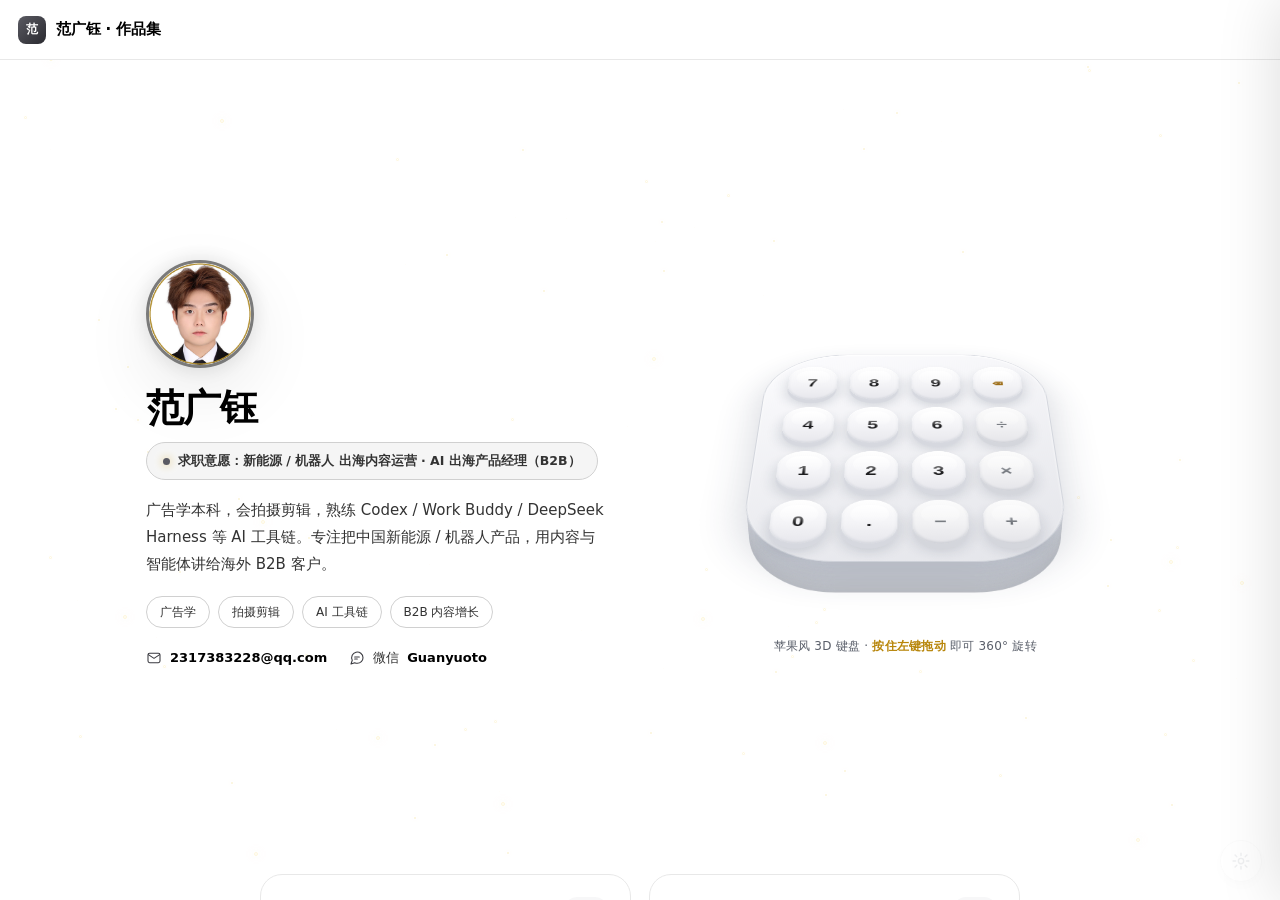
==== commit 6ef91be5: "bake CET-4 + fix text capture (textContent)" ====
--- a/index.html
+++ b/index.html
@@ -658,7 +658,7 @@
           <div class="more-desc">内容策划 / 传播 / 消费者行为专业底色</div>
         </div>
         <div class="more-item">
-          <div class="more-title">英语 CET-6</div>
+          <div class="more-title">英语 CET-4</div>
           <div class="more-desc">可借助 AI 高效产出行业多语内容</div>
         </div>
         <div class="more-item">
@@ -1655,12 +1655,12 @@
   applyF(cfg);
 
   /* ===== text content ===== */
-  var TK='gfy_portfolio_text_v1';
+  var TK='gfy_portfolio_text_v2';
   var TSEL='.wish, .intro, .tags span, .sub-title, .sub-sub, .vid-card h3, .vid-card p, .web-card h3, .web-card p, .more-title, .more-desc, .doc-card h3, .doc-card p';
   function tT(){ return Array.prototype.slice.call(document.querySelectorAll(TSEL)); }
   var tdata=[];
   try{var st=localStorage.getItem(TK); if(st) tdata=JSON.parse(st);}catch(e){}
-  function tApply(){ tT().forEach(function(el,i){ if(tdata[i]!=null) el.innerText=tdata[i]; }); }
+  function tApply(){ tT().forEach(function(el,i){ if(tdata[i]) el.textContent=tdata[i]; }); }
   tApply();
   // load permanent / cross-device base config from the repo (applies to all visitors); localStorage wins on the owner's device
   function loadBase(j){
@@ -1726,7 +1726,7 @@
   document.getElementById('gfyCopy').onclick=function(){var s2=JSON.stringify({font:cfg,text:tdata});(navigator.clipboard&&navigator.clipboard.writeText)?navigator.clipboard.writeText(s2).then(function(){msg.textContent='配置已复制，粘贴发给我即可上传云端';},function(){prompt('复制下面内容发给我：',s2);}):prompt('复制下面内容发给我：',s2);};
   document.getElementById('gfyImp').onclick=function(){var t=prompt('粘贴导出的配置 JSON：');if(!t)return;try{var o=JSON.parse(t);if(o.font){cfg=Object.assign({},DEF,o.font);fillF();applyF(cfg);localStorage.setItem(LS,JSON.stringify(cfg));}if(o.text){tdata=o.text;tApply();localStorage.setItem(TK,JSON.stringify(tdata));}msg.textContent='已导入并保存';}catch(e){msg.textContent='JSON 格式错误';}};
   document.getElementById('gfyTOn').onclick=function(){editing=!editing;setEdit();this.textContent=editing?'退出编辑':'开始编辑';};
-  document.getElementById('gfyTSave').onclick=function(){tdata=tT().map(function(el){return el.innerText;});localStorage.setItem(TK,JSON.stringify(tdata));msg.textContent='文字已保存（跨设备用 导出/导入）';};
+  document.getElementById('gfyTSave').onclick=function(){tdata=tT().map(function(el){return el.textContent;});localStorage.setItem(TK,JSON.stringify(tdata));msg.textContent='文字已保存（跨设备用 导出/导入）';};
   document.getElementById('gfyTReset').onclick=function(){localStorage.removeItem(TK);tdata=[];tApply();msg.textContent='文字已恢复默认';};
 })();
 </script></body></html>
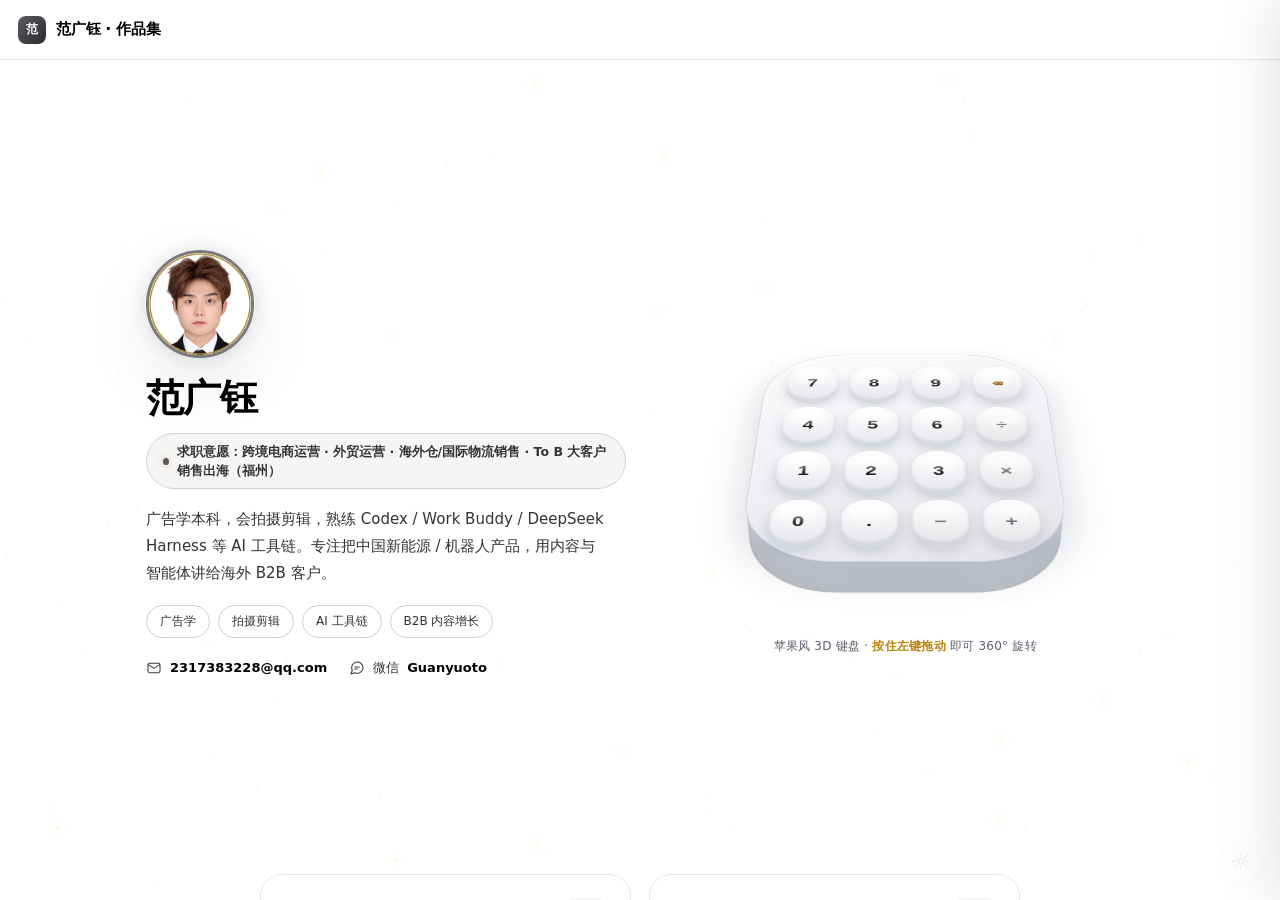
==== commit e3630f0f: "align 求职意愿 with resume" ====
--- a/index.html
+++ b/index.html
@@ -280,7 +280,7 @@
           <div class="avatar-fallback" id="avatarFallback">范</div>
         </div>
         <h1>范广钰</h1>
-        <div class="wish">求职意愿：新能源 / 机器人 出海内容运营 · AI 出海产品经理（B2B）</div>
+        <div class="wish">求职意愿：跨境电商运营 · 外贸运营 · 海外仓/国际物流销售 · To B 大客户销售出海（福州）</div>
         <p class="intro">广告学本科，会拍摄剪辑，熟练 Codex / Work Buddy / DeepSeek Harness 等 AI 工具链。专注把中国新能源 / 机器人产品，用内容与智能体讲给海外 B2B 客户。</p>
         <div class="tags">
           <span>广告学</span><span>拍摄剪辑</span><span>AI 工具链</span><span>B2B 内容增长</span>
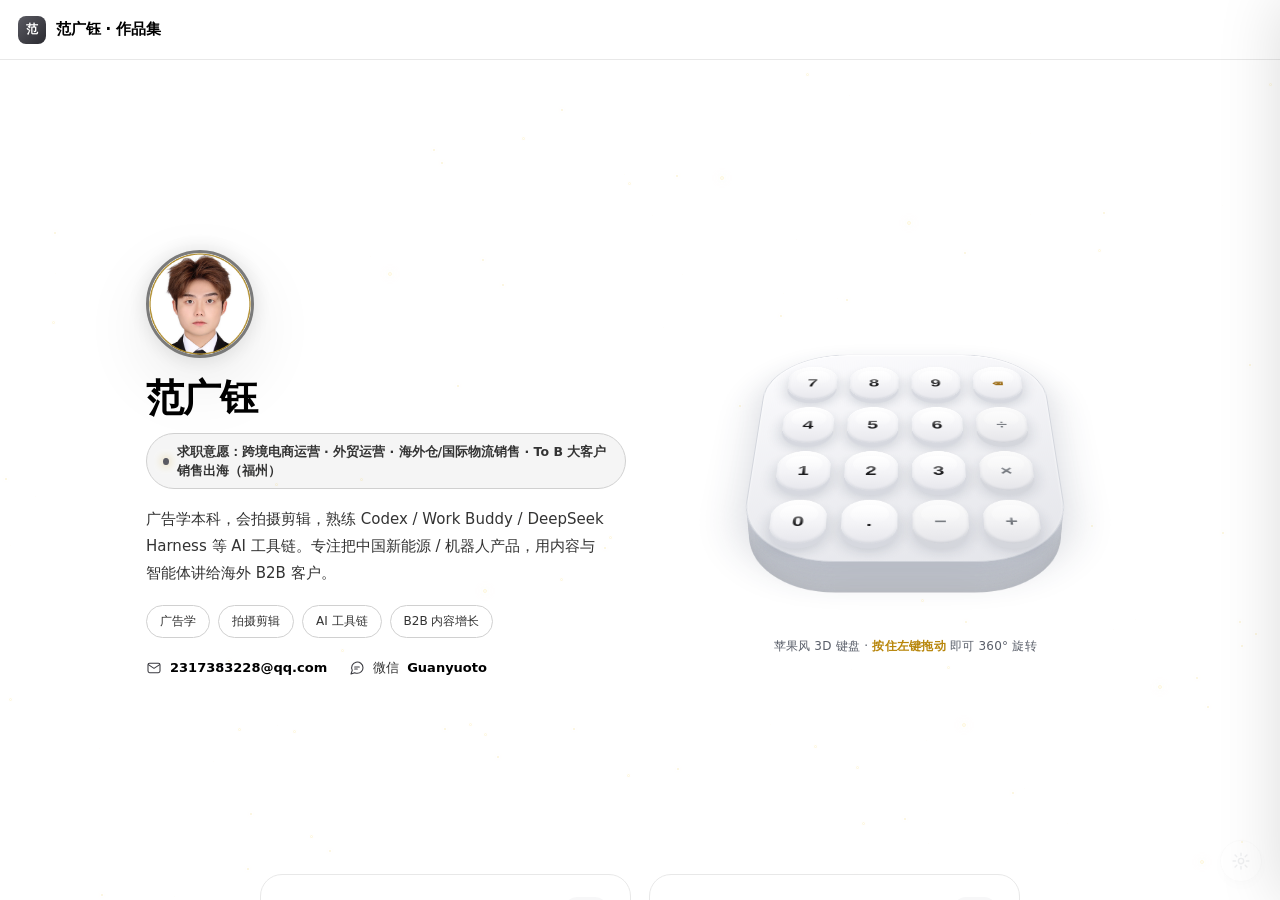
==== commit ad262879: "删除「发展路线梳理（福州·合肥·上海）」文档卡片（敏感词）" ====
--- a/index.html
+++ b/index.html
@@ -559,15 +559,7 @@
         </div>
       </article>
 
-      <article class="card doc-card" onclick="openDoc('city','发展路线梳理（福州·合肥·上海）')" tabindex="0">
-        <div class="card-body">
-          <h3>发展路线梳理（福州·合肥·上海）</h3>
-          <p>三城阶梯定位与多年时间轴：从出海运营到 AI 出海 PM</p>
-          <span class="card-meta">2026-08 · 点击阅读 →</span>
-        </div>
-      </article>
-
-      <article class="card doc-card" onclick="openDoc('detail','方向细分规划（出海内容增长 / AI 产品经理）')" tabindex="0">
+      <article class="card doc-card" onclick="openDoc('detail','方向细分规划（出海内容增长 / AI 产品经理）')" tabindex="0">
         <div class="card-body">
           <h3>方向细分规划（出海内容增长 / AI 产品经理）</h3>
           <p>方向 1 与方向 3 的细分岗、JD、学习清单与组合落地</p>
@@ -897,172 +889,6 @@
 <h2>六、下一步</h2>
 <p>你从路径 1 / 2 / 3 里挑<strong>一个主攻 + 一个备选</strong>告诉我，我直接钻进去给你做：
 <strong>岗位 JD 拆解 → 精确学习清单 → 福州/远程具体公司 → 简历作品集怎么包装广告学背景 → 薪资谈判点</strong>。</p></div>
-<div id="doc-city" class="doc-body"><h1>范广钰 · 发展路线梳理（2026.08 收口版）</h1>
-<blockquote>
-<p>把前面所有对话收敛成一句话：<strong>未来多年 = AI 出海产品经理（B2B 硬科技：新能源 / 机器人），城市路径 福州 → 合肥 → 上海。</strong>
-本文先"理需求"，再"捋路线"，最后给"今天就能做"的下一步。</p>
-</blockquote>
-<hr />
-<h2>一、需求梳理：你到底要什么</h2>
-<table>
-<thead>
-<tr>
-<th>维度</th>
-<th>你的现状 / 诉求</th>
-<th>推论</th>
-</tr>
-</thead>
-<tbody>
-<tr>
-<td><strong>身份</strong></td>
-<td>24 岁，福州，国企酒店在职，广告学本科，想尽快离职</td>
-<td>需要"边干边转"，不能长期空窗</td>
-</tr>
-<tr>
-<td><strong>硬约束（你原话）</strong></td>
-<td>① 双休 + 法定节假日 ② 国家大力推崇方向、长发展空间、未来能创业 ③ 薪资不低</td>
-<td>所有方向都按这三条筛</td>
-</tr>
-<tr>
-<td><strong>资产（你的优势）</strong></td>
-<td>广告学（内容/传播/用户洞察）、会拍会剪、新媒体涨粉 1w+、美团从 0 起盘竞争圈第 2、政企客户经验、AI 工具（dsh/RAG/Agent）</td>
-<td>这恰恰是 B2B 硬科技出海最缺的"跨界人"</td>
-</tr>
-<tr>
-<td><strong>已点名的方向</strong></td>
-<td>人工智能专项行动、跨境电商出海；新能源/机器人出海是"大头"</td>
-<td>方向已收敛，不用再广撒网</td>
-</tr>
-<tr>
-<td><strong>已排除</strong></td>
-<td>新能源运维、低空飞手、设备维修（无双休，撞硬约束）；纯消费品出海（你认定 B2B 前景更好）</td>
-<td>聚焦 B2B</td>
-</tr>
-</tbody>
-</table>
-<p><strong>一句话需求</strong>：用广告学 + 拍摄剪辑 + AI 工具的底子，转进"新能源/机器人 B2B 出海"，做不写代码、但能吃透业务和 AI 的<strong>产品经理 / 出海增长</strong>，几年后具备自己单干的能力。</p>
-<hr />
-<h2>二、方向定位：一条主线，不是两个选择</h2>
-<p>你前面说"AI 产品经理"和"B2B 新能源/机器人出海"都想做——<strong>这俩不是二选一，是叠加</strong>。叠加后就是：</p>
-<blockquote>
-<p><strong>AI 出海产品经理（B2B 硬科技方向）</strong>
-即：用 AI 产品思维 + 内容/增长能力，帮中国新能源/机器人企业把产品卖到海外 B2B 客户。</p>
-</blockquote>
-<p>这正好对应之前方案里的 <strong>3.3 AI 出海增长 PM</strong>（AI PM × 出海），天花板组合：
-- 初级 12–20K → 中级 20–35K → 资深 40K+（国内）
-- 不写代码，适配"广告学/市场营销背景、擅长沟通、想切 AI"的人
-- 国家方向全中：人工智能+ / 新三样出海 / 机器人 / 双碳</p>
-<hr />
-<h2>三、三城布局逻辑：福州起步、合肥进阶、上海冲顶</h2>
-<table>
-<thead>
-<tr>
-<th></th>
-<th><strong>福州（大本营）</strong></th>
-<th><strong>合肥（进阶跳板）</strong></th>
-<th><strong>上海（天花板）</strong></th>
-</tr>
-</thead>
-<tbody>
-<tr>
-<td><strong>你的角色</strong></td>
-<td>先上岸、低成本积累</td>
-<td>跳新能源/机器人出海 PM</td>
-<td>冲资深 / 国际化 / 自己干</td>
-</tr>
-<tr>
-<td><strong>产业底子（2026 核实）</strong></td>
-<td>宁德时代 HQ 在宁德，离福州约 1 小时；福建侨乡+自贸区，出海基因强</td>
-<td>蔚来 HQ、国轩高科 HQ、大众安徽、江淮、比亚迪基地；6 家整车、140+ 链企；安徽光储全国第三、工业机器人出口全国第二</td>
-<td>智元机器人（张江，全球人形机器人出货第一 39%）、四大家族（ABB/发那科/库卡/安川）均在沪；上海口岸机器人出口占全国超四成、居首；AI 高地 6370 亿规模</td>
-</tr>
-<tr>
-<td><strong>代表企业 / 机会</strong></td>
-<td>宁德时代（福州/宁德基地）、福建储能/光伏企业</td>
-<td>蔚来、国轩高科（"雁阵出海"德/越/印尼/泰）、阳光电源、奇瑞</td>
-<td>智元机器人、临港新片区（跨境数据白名单）、张江机器人谷、国际业务总部</td>
-</tr>
-<tr>
-<td><strong>对口岗位（真实 JD）</strong></td>
-<td>宁德时代「海外公关-社媒营销」15–25K·17薪·双休（传播优先）；「海外乘用车产品工程师」15–30K·双休</td>
-<td>新能源出海内容运营 / 海外产品助理 / 出海增长</td>
-<td>出海产品 PM / 国际增长负责人 / 体系出海</td>
-</tr>
-<tr>
-<td><strong>为什么是这一站</strong></td>
-<td>生活成本低、离家近、不裸辞也能投；先把行业话术和作品攒出来</td>
-<td>产业集群最密、出海进行中，岗位需求最集中，最适合从"内容运营"长成"产品 PM"</td>
-<td>国际化程度最高、海外资源最强，是 3–5 年后冲资深/创业的舞台</td>
-</tr>
-</tbody>
-</table>
-<p><strong>逻辑链</strong>：福州用低成本和近水楼台先"进场"，合肥用最密的产业集群把能力做厚，上海用国际化舞台兑现天花板——三城不是随便选，是同一主线的三个台阶。</p>
-<hr />
-<h2>四、多年发展路线（时间轴）</h2>
-<pre><code>现在 ──0–3月──▶ 阶段1 ──1–2年──▶ 阶段2 ──2–4年──▶ 阶段3 ──4–6年+──▶ 长期
-(福州/宁德)      (福州/宁德)        (合肥)            (上海)            (自己干)
- 边学边投        出海内容运营        新能源/机器人      资深出海产品/       AI 出海
- 攒作品集         /海外产品助理       出海 PM            增长负责人          一人公司
-</code></pre>
-<p><strong>阶段 0（现在 → 上岗前，0–3 个月）｜福州</strong>
-- 别裸辞。下班用 dsh 做：Python 地基 + Prompt + 拍摄剪辑 + 跨境电商话术。
-- 产出作品集 3 件套（已完成第 1 件：新能源汽车海外内容方案）。
-- 目标：投福州/宁德"出海内容运营 / 海外社媒 / 海外产品助理"岗，拿到 8–15K Offer 再提离职。</p>
-<p><strong>阶段 1（上岗后 1–2 年）｜福州 / 宁德</strong>
-- 岗：出海内容运营 / 海外公关社媒 / 海外产品助理（如宁德时代 15–25K·17薪·双休）。
-- 攒：硬科技术语、海外平台（LinkedIn/YouTube）打法、多语内容本地化、客户沟通。
-- 副：业余做自己的"中国硬科技出海"账号，反哺内容力。</p>
-<p><strong>阶段 2（2–4 年）｜合肥</strong>
-- 跳：新能源/机器人企业的<strong>出海产品 PM / 增长 PM</strong>（国轩、蔚来、阳光电源等都在做"体系出海"）。
-- 补：PRD、需求拆解、海外产品落地、数据驱动增长——从"做内容"升级为"做产品"。
-- 薪资目标：20–35K。</p>
-<p><strong>阶段 3（4–6 年+）｜上海</strong>
-- 冲：资深出海产品 / 国际增长负责人，或接触全球市场（智元等机器人出海总部在沪）。
-- 薪资目标：40K+；或攒够资源做 AI 出海一人公司（独立站 / 代运营 / 企业智能体定制）。</p>
-<p><strong>创业锚点（贯穿全程）</strong>：你的拍摄剪辑 + 内容 + AI 工具，天然能接"中国企业出海内容代运营 / 智能体定制"的活——这是随时可启动的副业到主业的路径。</p>
-<hr />
-<h2>五、能力 / 作品集对照（每阶段要攒什么）</h2>
-<table>
-<thead>
-<tr>
-<th>阶段</th>
-<th>必攒能力</th>
-<th>作品集证据</th>
-</tr>
-</thead>
-<tbody>
-<tr>
-<td>0</td>
-<td>硬科技术语 + 拍摄剪辑 + AI 本地化</td>
-<td>新能源汽车海外内容方案（已做）、个人出海账号</td>
-</tr>
-<tr>
-<td>1</td>
-<td>海外平台打法 + 客户沟通 + 多语内容</td>
-<td>企业出海内容 SOP、涨粉/询盘数据</td>
-</tr>
-<tr>
-<td>2</td>
-<td>PRD + 需求拆解 + 增长数据</td>
-<td>某出海产品需求文档、增长复盘</td>
-</tr>
-<tr>
-<td>3</td>
-<td>国际资源整合 + 团队/预算</td>
-<td>完整出海产品案例、可独立交付的方案</td>
-</tr>
-</tbody>
-</table>
-<hr />
-<h2>六、下一步（今天就能做）</h2>
-<ol>
-<li><strong>定城市先行</strong>：先投福州/宁德（宁德时代 Talent.CATL.com 搜"海外公关/社媒/产品"），拿到保底 Offer 再图合肥。</li>
-<li><strong>补作品集第 2 件</strong>：把方案里那条英文 LinkedIn 帖，用 dsh 真生成 EN/DE/ES 三语版。</li>
-<li><strong>简历已就绪</strong>：<code>D:\桌面\01-通用版简历\范广钰-求职简历-B2B出海版-2026-08-25.docx</code> 直接可投。</li>
-</ol>
-<blockquote>
-<p>一句话收尾：<strong>你不是"想清楚要做什么"，你其实已经想清楚了——只是需要这条线把它串起来。现在线已经串好了：AI 出海产品经理（B2B 硬科技），福州起步、合肥做厚、上海兑现。</strong></p>
-</blockquote></div>
 <div id="doc-detail" class="doc-body"><h1>唐枫 方向1 &amp; 方向3 细分规划（2026-08-25）</h1>
 <blockquote>
 <p>你定的选择：<strong>主攻 1（AI 跨境营销 / 出海内容增长）+ 3（AI 产品经理），2（AIGC 内容编导）做备选。</strong>
@@ -1729,4 +1555,4 @@
   document.getElementById('gfyTSave').onclick=function(){tdata=tT().map(function(el){return el.textContent;});localStorage.setItem(TK,JSON.stringify(tdata));msg.textContent='文字已保存（跨设备用 导出/导入）';};
   document.getElementById('gfyTReset').onclick=function(){localStorage.removeItem(TK);tdata=[];tApply();msg.textContent='文字已恢复默认';};
 })();
-</script></body></html>+</script></body></html>
